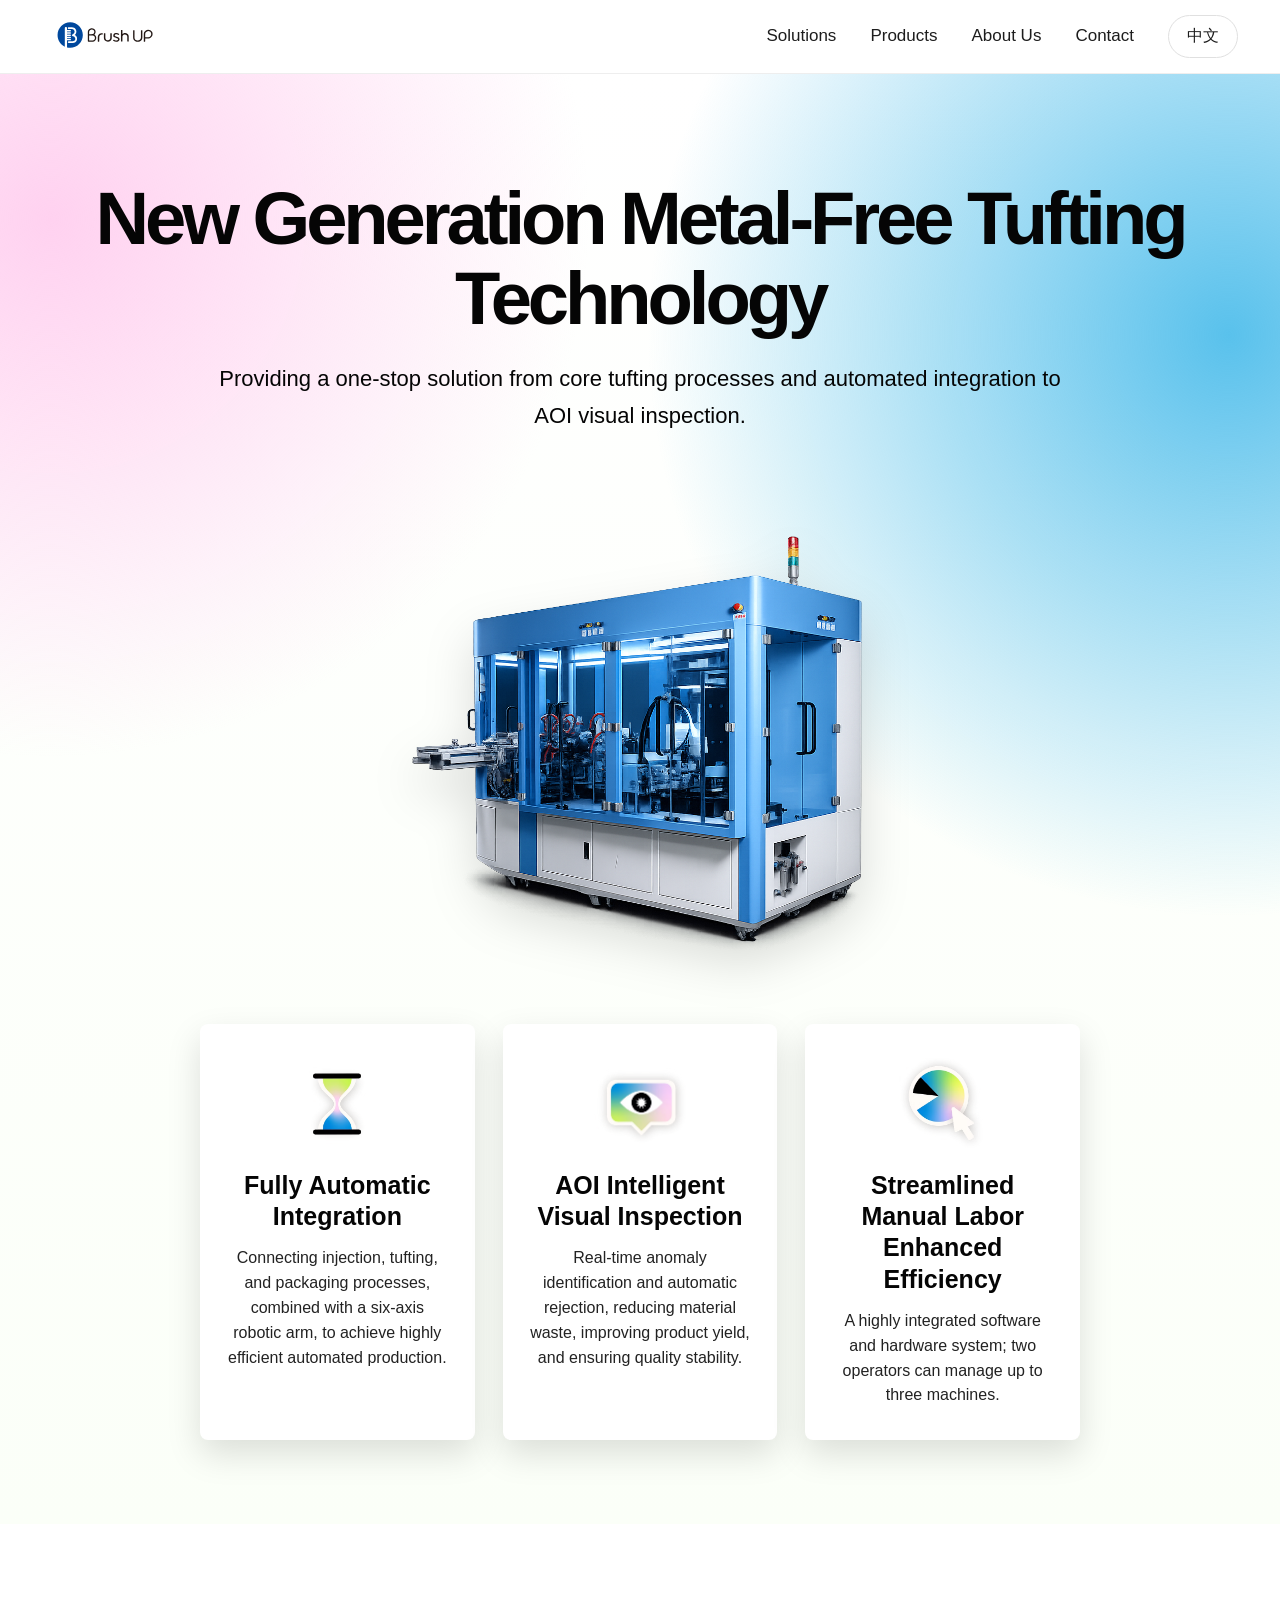
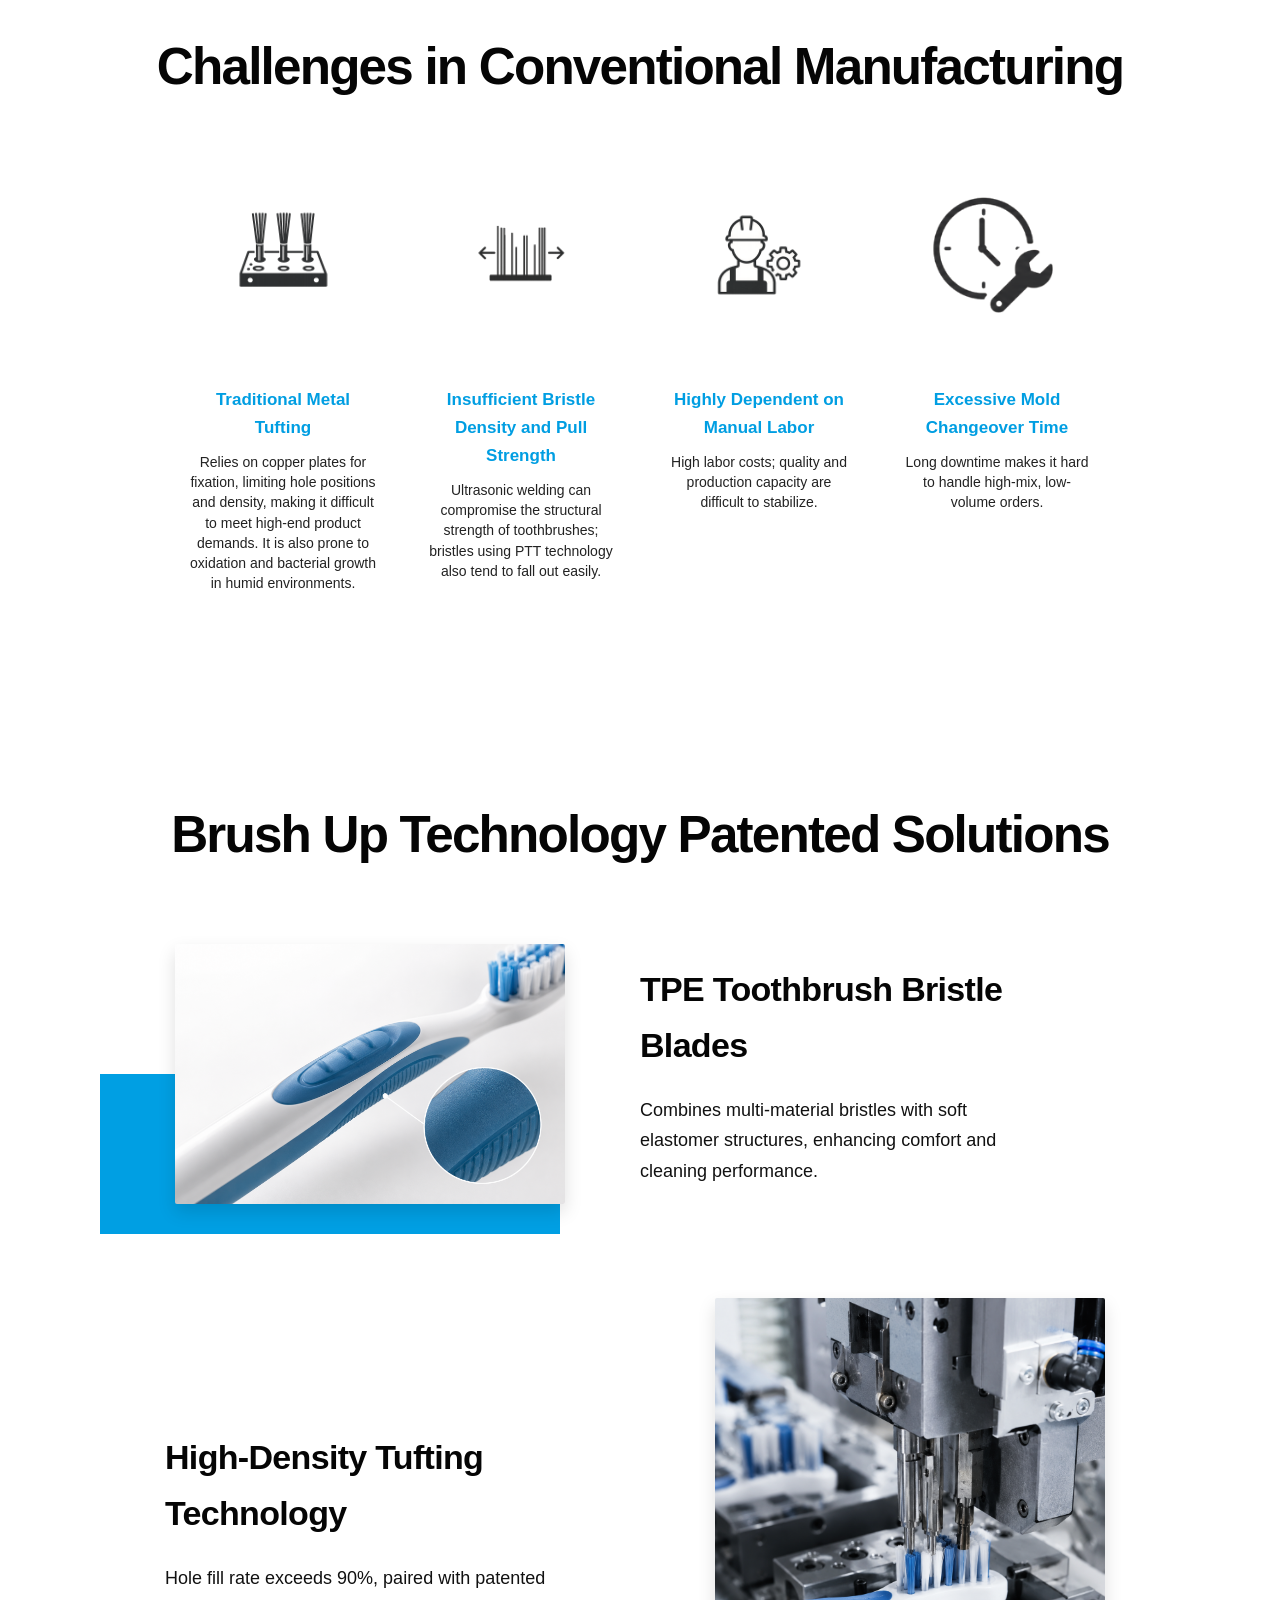
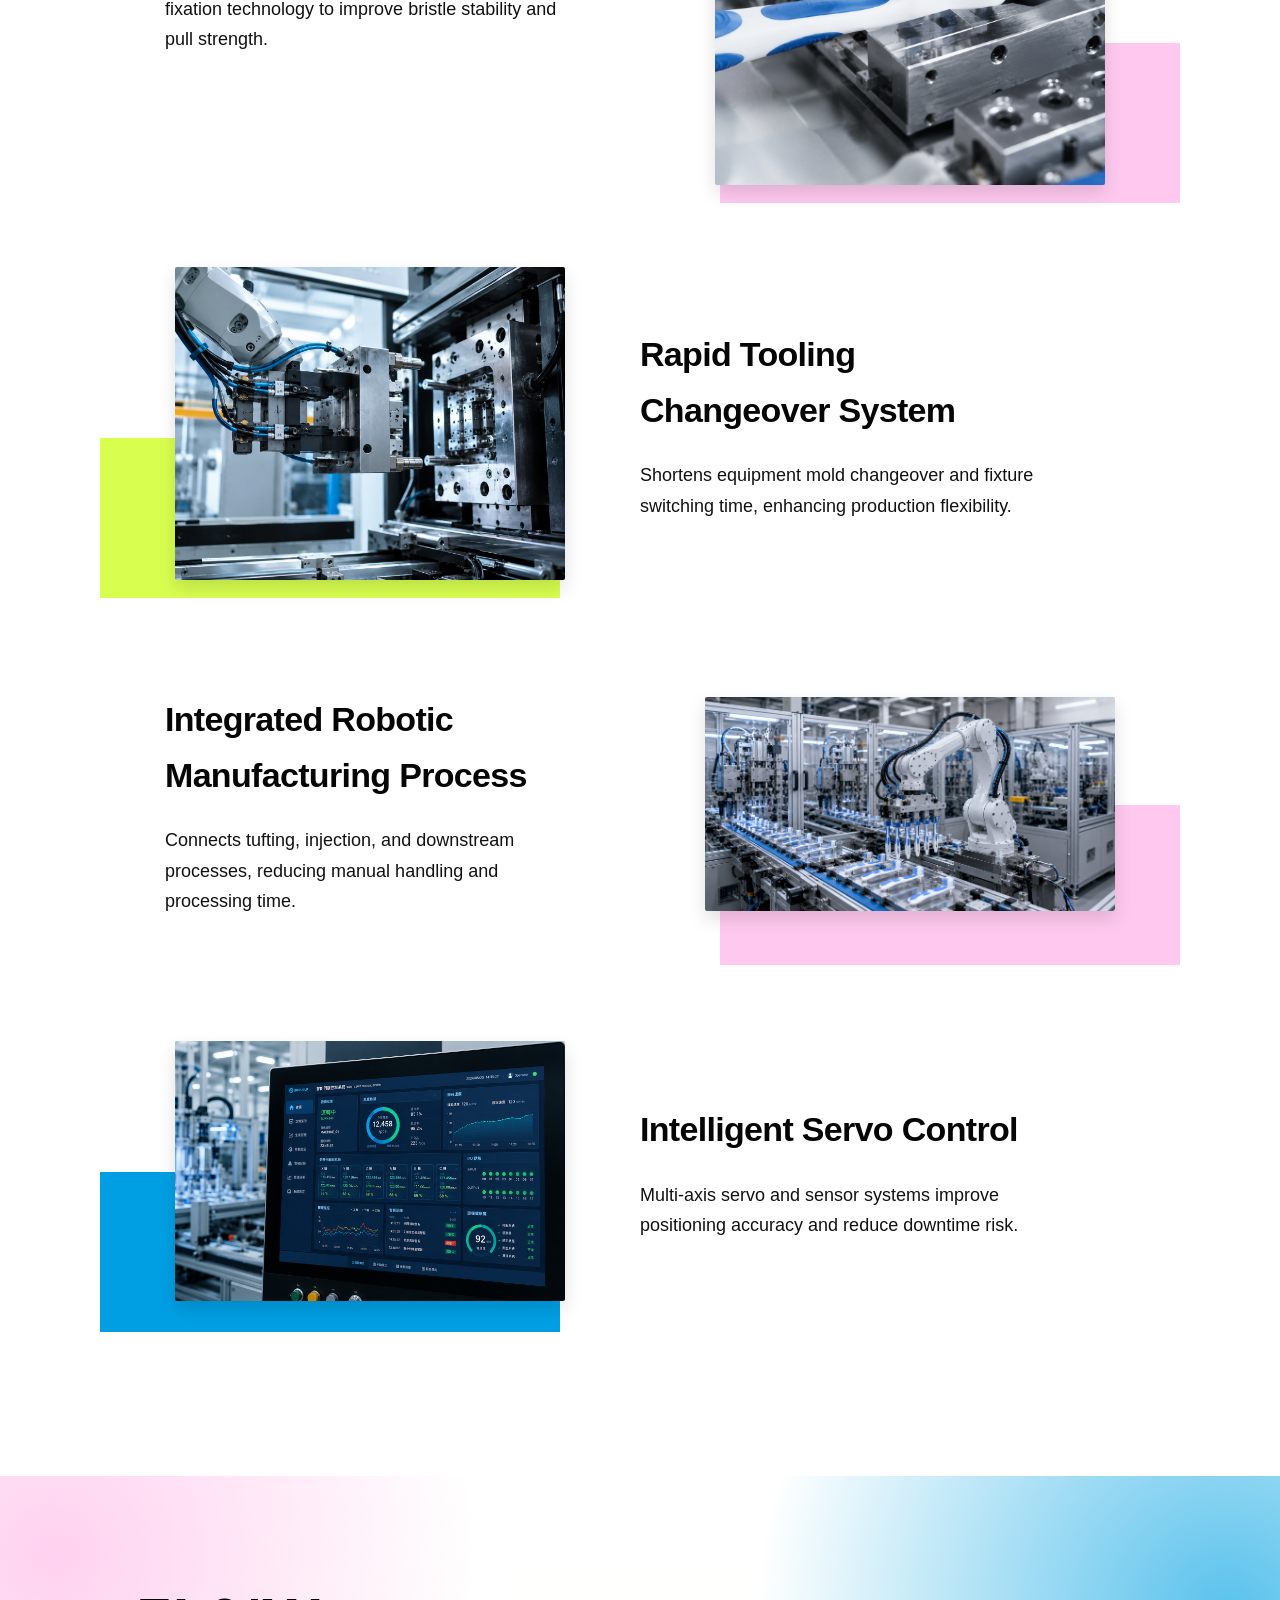
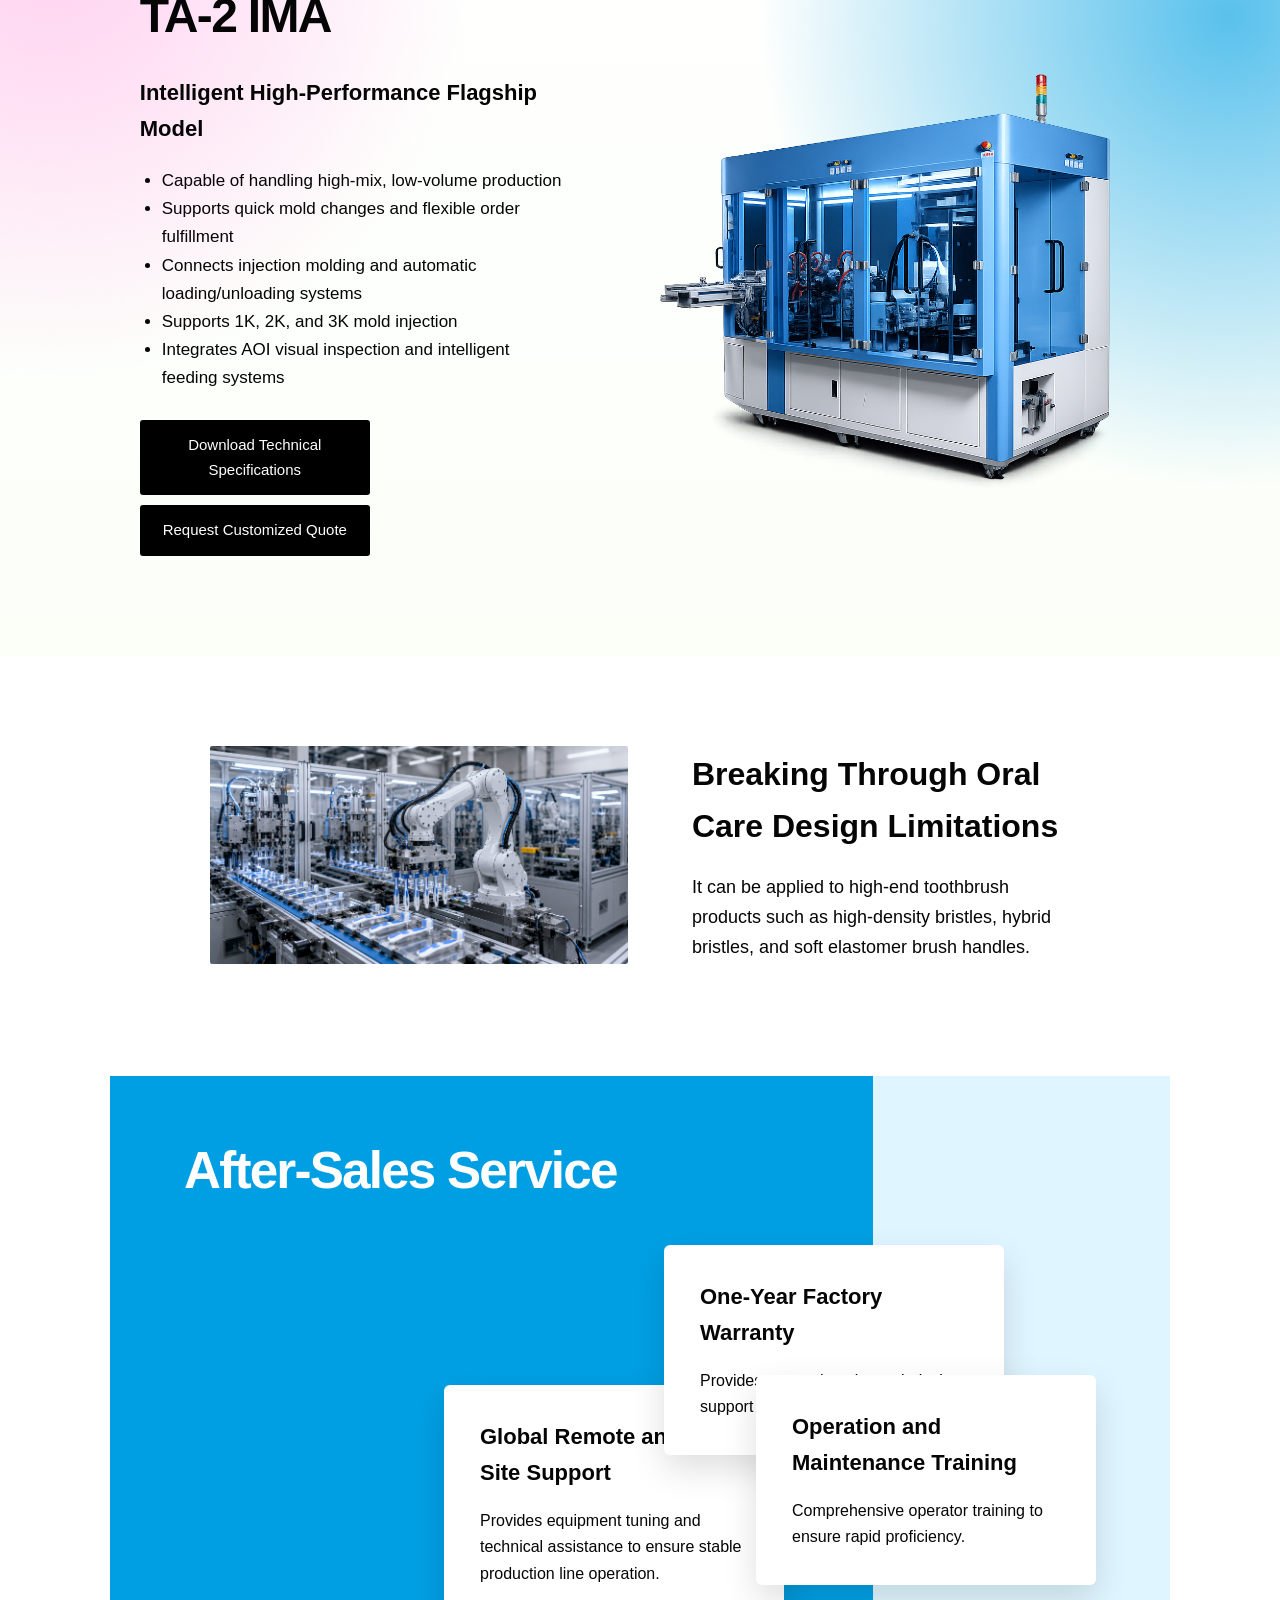
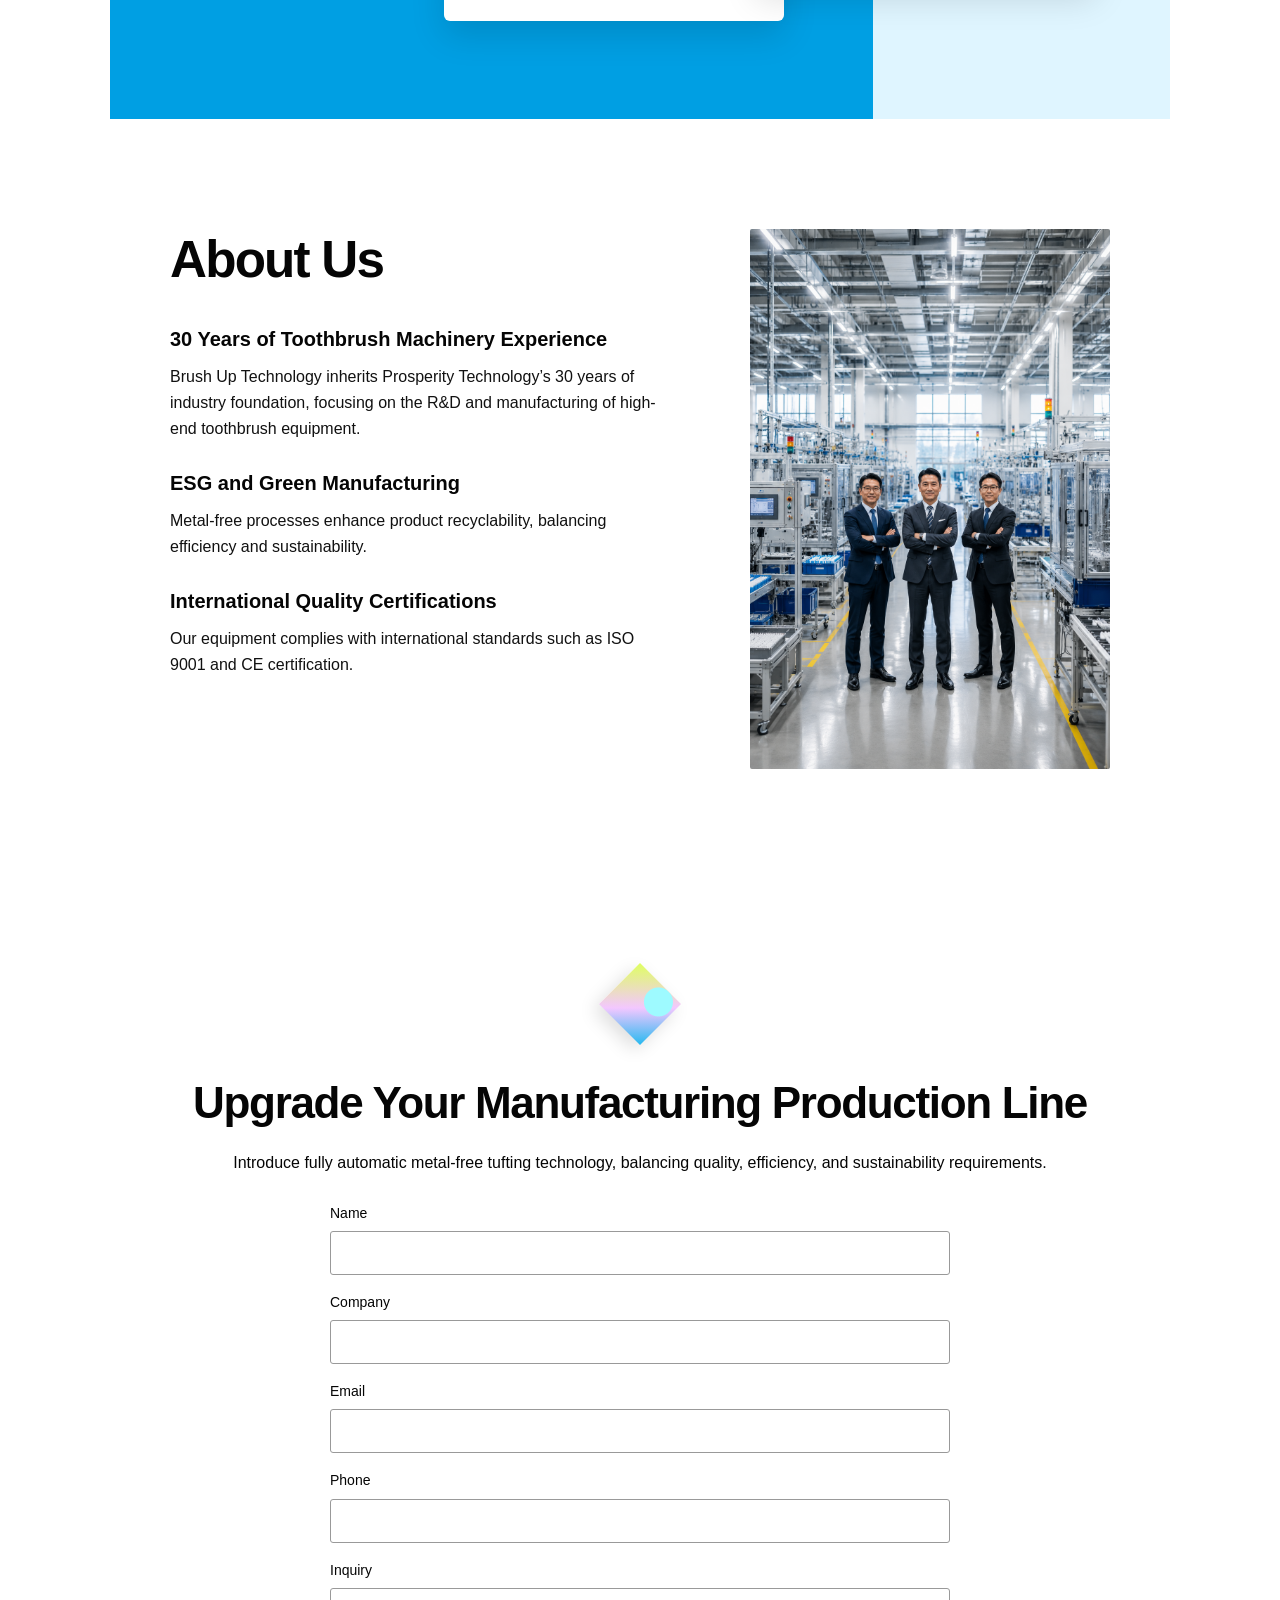
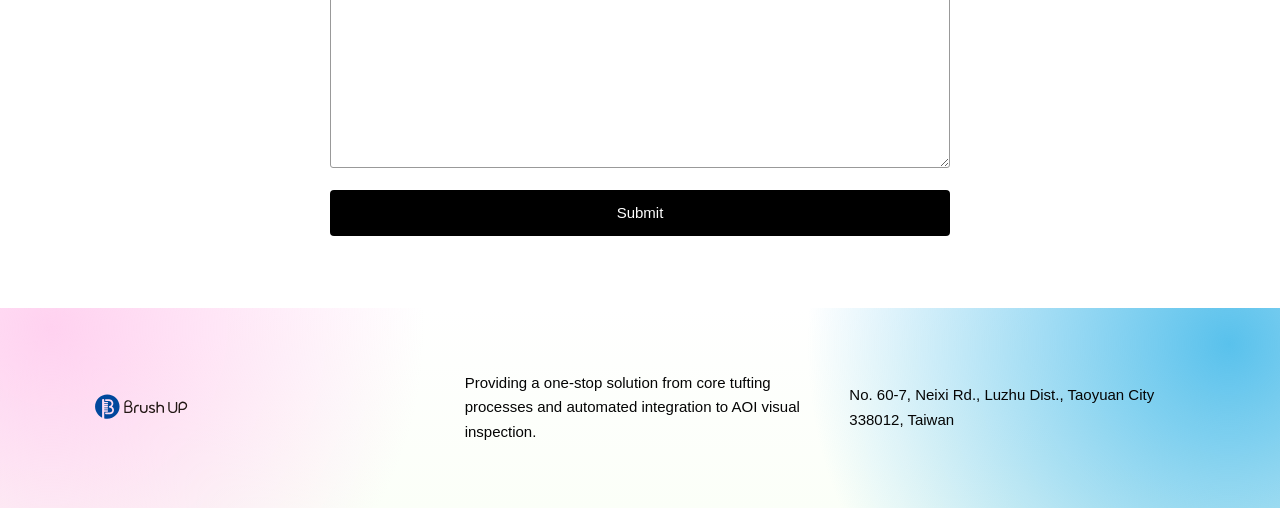
==== en.html @ 227bf6d9 "英文版網頁" ====
<!doctype html>
<html lang="en">
<head>
  <meta charset="utf-8">
  <meta name="viewport" content="width=device-width, initial-scale=1">

  <link rel="icon" type="image/x-icon" href="/favicon.ico?v=999">
  <link rel="shortcut icon" type="image/x-icon" href="/favicon.ico?v=999">
  <link rel="apple-touch-icon" href="/favicon.png">

  <title>BrushUP | New Generation Metal-Free Tufting Technology</title>
  <meta name="description" content="Providing a one-stop solution from core tufting processes and automated integration to AOI visual inspection.">
  <link rel="alternate" hreflang="zh-Hant" href="index.html">
  <link rel="stylesheet" href="style.css">
</head>
<body>
  <header class="topbar">
    <a class="logo" href="#top"><img src="assets/logo.svg" alt="BrushUP"></a>
    <nav class="nav" aria-label="main navigation">
      <a href="#solution">Solutions</a>
      <a href="#product">Products</a>
      <a href="#about">About Us</a>
      <a href="#contact">Contact</a>
      <a href="index.html" class="lang">中文</a>
    </nav>
  </header>

  <main id="top">
    <section class="hero soft-gradient">
      <div class="hero-text">
        <h1>New Generation Metal-Free Tufting Technology</h1>
        <p>Providing a one-stop solution from core tufting processes and automated integration to AOI visual inspection.</p>
      </div>
      <img class="hero-machine" src="assets/hero-machine.png" alt="BrushUP metal-free tufting equipment">
      <div class="hero-cards">
        <article>
          <img src="assets/icon-automation.avif" alt="Fully Automatic Integration">
          <h3>Fully Automatic Integration</h3>
          <p>Connecting injection, tufting, and packaging processes, combined with a six-axis robotic arm, to achieve highly efficient automated production.</p>
        </article>
        <article>
          <img src="assets/icon-aoi.avif" alt="AOI Intelligent Visual Inspection">
          <h3>AOI Intelligent Visual Inspection</h3>
          <p>Real-time anomaly identification and automatic rejection, reducing material waste, improving product yield, and ensuring quality stability.</p>
        </article>
        <article>
          <img src="assets/icon-manpower.avif" alt="Streamlined Manual Labor, Enhanced Efficiency">
          <h3>Streamlined Manual Labor<br>Enhanced Efficiency</h3>
          <p>A highly integrated software and hardware system; two operators can manage up to three machines.</p>
        </article>
      </div>
    </section>

    <section class="section challenges" id="challenges">
      <h2>Challenges in Conventional Manufacturing</h2>
      <div class="challenge-grid">
        <article><img src="assets/challenge-1.png" alt="Traditional Metal Tufting"><h3>Traditional Metal Tufting</h3><p>Relies on copper plates for fixation, limiting hole positions and density, making it difficult to meet high-end product demands. It is also prone to oxidation and bacterial growth in humid environments.</p></article>
        <article><img src="assets/challenge-2.png" alt="Insufficient Bristle Density and Pull Strength"><h3>Insufficient Bristle Density and Pull Strength</h3><p>Ultrasonic welding can compromise the structural strength of toothbrushes; bristles using PTT technology also tend to fall out easily.</p></article>
        <article><img src="assets/challenge-3.png" alt="Highly Dependent on Manual Labor"><h3>Highly Dependent on Manual Labor</h3><p>High labor costs; quality and production capacity are difficult to stabilize.</p></article>
        <article><img src="assets/challenge-4.png" alt="Excessive Mold Changeover Time"><h3>Excessive Mold Changeover Time</h3><p>Long downtime makes it hard to handle high-mix, low-volume orders.</p></article>
      </div>
    </section>

    <section class="section solution" id="solution">
      <h2>Brush Up Technology Patented Solutions</h2>
      <div class="solution-list">
        <article class="solution-item left blue-block">
          <div class="image-wrap"><img src="assets/solution-1.png" alt="TPE Toothbrush Bristle Blades"></div>
          <div class="copy"><h3>TPE Toothbrush Bristle Blades</h3><p>Combines multi-material bristles with soft elastomer structures, enhancing comfort and cleaning performance.</p></div>
        </article>
        <article class="solution-item right pink-block">
          <div class="image-wrap"><img src="assets/solution-2.png" alt="High-Density Tufting Technology"></div>
          <div class="copy"><h3>High-Density Tufting Technology</h3><p>Hole fill rate exceeds 90%, paired with patented fixation technology to improve bristle stability and pull strength.</p></div>
        </article>
        <article class="solution-item left green-block">
          <div class="image-wrap"><img src="assets/solution-3.png" alt="Rapid Tooling Changeover System"></div>
          <div class="copy"><h3>Rapid Tooling Changeover System</h3><p>Shortens equipment mold changeover and fixture switching time, enhancing production flexibility.</p></div>
        </article>
        <article class="solution-item right pink-block small-img">
          <div class="image-wrap"><img src="assets/solution-4.png" alt="Integrated Robotic Manufacturing Process"></div>
          <div class="copy"><h3>Integrated Robotic Manufacturing Process</h3><p>Connects tufting, injection, and downstream processes, reducing manual handling and processing time.</p></div>
        </article>
        <article class="solution-item left blue-block">
          <div class="image-wrap"><img src="assets/solution-5.png" alt="Intelligent Servo Control"></div>
          <div class="copy"><h3>Intelligent Servo Control</h3><p>Multi-axis servo and sensor systems improve positioning accuracy and reduce downtime risk.</p></div>
        </article>
      </div>
    </section>

    <section class="product soft-gradient" id="product">
      <div class="product-copy">
        <h2>TA-2 IMA</h2>
        <h3>Intelligent High-Performance Flagship Model</h3>
        <ul>
          <li>Capable of handling high-mix, low-volume production</li>
          <li>Supports quick mold changes and flexible order fulfillment</li>
          <li>Connects injection molding and automatic loading/unloading systems</li>
          <li>Supports 1K, 2K, and 3K mold injection</li>
          <li>Integrates AOI visual inspection and intelligent feeding systems</li>
        </ul>
        <div class="buttons"><a href="#" class="btn">Download Technical Specifications</a><a href="#contact" class="btn">Request Customized Quote</a></div>
      </div>
      <img src="assets/product-machine.png" alt="TA-2 IMA Intelligent High-Performance Flagship Model">
    </section>

    <section class="section application">
      <div class="application-grid">
        <img src="assets/solution-4.png" alt="Breaking Through Oral Care Design Limitations">
        <div><h3>Breaking Through Oral Care Design Limitations</h3><p>It can be applied to high-end toothbrush products such as high-density bristles, hybrid bristles, and soft elastomer brush handles.</p></div>
      </div>
    </section>

    <section class="service-band">
      <h2>After-Sales Service</h2>
      <div class="service-cards">
        <article><h3>Global Remote and On-Site Support</h3><p>Provides equipment tuning and technical assistance to ensure stable production line operation.</p></article>
        <article><h3>One-Year Factory Warranty</h3><p>Provides comprehensive technical support and equipment warranty.</p></article>
        <article><h3>Operation and Maintenance Training</h3><p>Comprehensive operator training to ensure rapid proficiency.</p></article>
      </div>
    </section>

    <section class="section about" id="about">
      <div class="about-copy">
        <h2>About Us</h2>
        <h3>30 Years of Toothbrush Machinery Experience</h3>
        <p>Brush Up Technology inherits Prosperity Technology’s 30 years of industry foundation, focusing on the R&amp;D and manufacturing of high-end toothbrush equipment.</p>
        <h3>ESG and Green Manufacturing</h3>
        <p>Metal-free processes enhance product recyclability, balancing efficiency and sustainability.</p>
        <h3>International Quality Certifications</h3>
        <p>Our equipment complies with international standards such as ISO 9001 and CE certification.</p></div>
      <img src="assets/factory-team.png" alt="BrushUP factory team">
    </section>

    <section class="contact" id="contact">
      <div class="diamond"></div>
      <h2>Upgrade Your Manufacturing Production Line</h2>
      <p>Introduce fully automatic metal-free tufting technology, balancing quality, efficiency, and sustainability requirements.</p>
<form action="https://formspree.io/f/xdarogey" method="POST">

  <label>
    Name
    <input type="text" name="name" required>
  </label>

  <label>
    Company
    <input type="text" name="company">
  </label>

  <label>
    Email
    <input type="email" name="email" required>
  </label>

  <label>
    Phone
    <input type="tel" name="phone">
  </label>

  <label>
    Inquiry
    <textarea name="message" rows="5" required></textarea>
  </label>

  <input
    type="hidden"
    name="_subject"
    value="Brush Up Technology Website Inquiry"
  >

  <button type="submit">Submit</button>

</form>
    </section>
  </main>

  <footer class="footer soft-gradient">
    <img src="assets/logo.svg" alt="BrushUP">
    <p>Providing a one-stop solution from core tufting processes and automated integration to AOI visual inspection.</p>
    <address>No. 60-7, Neixi Rd., Luzhu Dist., Taoyuan City 338012, Taiwan</address>
  </footer>
</body>
</html>
---- style.css ----
:root{
  --blue:#009fe3;
  --pink:#ffd2f2;
  --green:#d9ff52;
  --pale-blue:#dff5ff;
  --ink:#050505;
  --muted:#333;
  --shadow:0 14px 34px rgba(0,0,0,.13);
}

*{box-sizing:border-box}
html{scroll-behavior:smooth}
body{
  margin:0;
  font-family:Arial,"Noto Sans TC","Microsoft JhengHei",sans-serif;
  color:var(--ink);
  background:#fff;
  font-size:18px;
  line-height:1.65;
}
img{max-width:100%;display:block}
a{color:inherit;text-decoration:none}

.topbar{
  height:74px;
  display:flex;
  align-items:center;
  justify-content:space-between;
  padding:0 42px;
  background:#fff;
  position:sticky;
  top:0;
  z-index:10;
  border-bottom:1px solid #eee;
}

.topbar{
  transition: transform .3s ease;
}

.topbar.hide{
  transform: translateY(-100%);
}

.logo img{
  width:128px;
  height:auto;
}
.nav{
  display:flex;
  gap:34px;
  align-items:center;
  font-size:17px;
}
.nav a{opacity:.9}
.nav .lang{
  font-size:16px;
  border:1px solid #ddd;
  border-radius:999px;
  padding:7px 18px;
}

.soft-gradient{
  background:
    radial-gradient(circle at 4% 10%,rgba(255,207,239,.95),transparent 30%),
    radial-gradient(circle at 96% 18%,rgba(80,190,235,.95),transparent 34%),
    linear-gradient(180deg,#fff 0%,#fbfff8 100%);
}

.hero{
  min-height:840px;
  text-align:center;
  padding:105px 20px 84px;
  overflow:hidden;
}
.hero-text h1{
  font-size:clamp(58px,5.8vw,92px);
  line-height:1.08;
  margin:0 0 22px;
  font-weight:900;
  letter-spacing:-.055em;
}
.hero-text p{
  font-size:22px;
  margin:0 auto 34px;
  max-width:860px;
}
.hero-machine{
  width:min(520px,82vw);
  margin:0 auto 36px;
  filter:drop-shadow(0 22px 24px rgba(0,0,0,.14));
}
.hero-cards{
  width:min(880px,calc(100% - 30px));
  margin:0 auto;
  display:grid;
  grid-template-columns:repeat(3,1fr);
  gap:28px;
}
.hero-cards article{
  background:#fff;
  border-radius:8px;
  box-shadow:var(--shadow);
  padding:34px 26px 32px;
  min-height:250px;
}
.hero-cards img{
  height:92px;
  width:92px;
  margin:0 auto 20px;
  object-fit:contain;
}
.hero-cards h3{
  font-size:25px;
  line-height:1.25;
  margin:0 0 14px;
  font-weight:900;
}
.hero-cards p{
  font-size:16px;
  margin:0;
  color:#222;
  line-height:1.55;
}

.section{padding:112px 20px}
.section h2,
.service-band h2{
  font-size:clamp(42px,4vw,58px);
  line-height:1.2;
  text-align:center;
  margin:0 0 78px;
  font-weight:900;
  letter-spacing:-.035em;
}

.challenge-grid{
  width:min(900px,100%);
  margin:0 auto;
  display:grid;
  grid-template-columns:repeat(4,1fr);
  gap:52px;
}
.challenge-grid article{text-align:center}
.challenge-grid img{
  height:160px;
  object-fit:contain;
  margin:0 auto 50px;
}
.challenge-grid h3{
  font-size:17px;
  color:#009ee2;
  margin:0 0 10px;
  font-weight:900;
}
.challenge-grid p{
  font-size:14px;
  line-height:1.45;
  margin:0;
  color:#222;
}

.solution{padding-top:98px}
.solution h2{margin-bottom:66px}
.solution-list{
  width:min(1080px,100%);
  margin:0 auto;
  display:grid;
  gap:82px;
}
.solution-item{
  position:relative;
  display:grid;
  grid-template-columns:1fr 1fr;
  align-items:center;
  min-height:285px;
}
.solution-item::before{
  content:"";
  position:absolute;
  z-index:0;
  width:460px;
  height:160px;
}
.solution-item.blue-block::before{background:#009fe3}
.solution-item.pink-block::before{background:#ffc9ef}
.solution-item.green-block::before{background:#d8ff4f}
.solution-item.left::before{left:0;bottom:-18px}
.solution-item.right::before{right:0;bottom:-18px}
.solution-item .image-wrap{
  position:relative;
  z-index:1;
  width:390px;
  justify-self:center;
}
.solution-item .image-wrap img{
  border-radius:2px;
  box-shadow:0 8px 18px rgba(0,0,0,.13);
}
.solution-item .copy{
  position:relative;
  z-index:2;
  width:410px;
}
.solution-item.right .image-wrap{grid-column:2}
.solution-item.right .copy{
  grid-column:1;
  grid-row:1;
  justify-self:center;
}
.solution-item h3{
  font-size:34px;
  margin:0 0 22px;
  font-weight:900;
  letter-spacing:-.02em;
}
.solution-item p{
  font-size:18px;
  line-height:1.7;
  margin:0;
  color:#111;
}
.solution-item.small-img .image-wrap{width:410px}

.product{
  margin-top:50px;
  padding:100px 20px;
  display:grid;
  grid-template-columns:1fr 1.15fr;
  align-items:center;
  gap:58px;
}
.product-copy{
  justify-self:end;
  width:430px;
}
.product h2{
  font-size:48px;
  margin:0 0 20px;
  letter-spacing:-.035em;
}
.product h3{
  font-size:22px;
  margin:0 0 20px;
}
.product ul{
  font-size:17px;
  margin:0 0 28px;
  padding-left:22px;
}
.product img{width:520px}
.buttons{
  display:grid;
  width:230px;
  gap:10px;
}
.btn{
  background:#000;
  color:#fff;
  text-align:center;
  border-radius:3px;
  font-size:15px;
  padding:13px 18px;
}

.application{padding-top:90px}
.application-grid{
  width:min(860px,100%);
  margin:0 auto;
  display:grid;
  grid-template-columns:1.05fr .95fr;
  gap:64px;
  align-items:center;
}
.application img{border-radius:2px}
.application h3{
  font-size:32px;
  margin:0 0 20px;
  font-weight:900;
}
.application p{
  font-size:18px;
  margin:0;
}

.service-band{
  width:min(1060px,calc(100% - 40px));
  margin:0 auto 110px;
  background:linear-gradient(90deg,#009fe3 0 72%,#dff5ff 72%);
  padding:64px 74px 74px;
  position:relative;
}
.service-band h2{
  color:#fff;
  text-align:left;
  margin:0 0 24px;
}
.service-cards{
  position:relative;
  min-height:420px;
}
.service-cards article{
  position:absolute;
  width:340px;
  background:#fff;
  border-radius:6px;
  box-shadow:var(--shadow);
  padding:34px 36px;
  min-height:170px;
}
.service-cards h3{
  font-size:22px;
  margin:0 0 16px;
  font-weight:900;
}
.service-cards p{
  font-size:16px;
  line-height:1.65;
  margin:0;
}
.service-cards article:nth-child(1){
  top:160px;
  left:260px;
}
.service-cards article:nth-child(2){
  top:20px;
  left:480px;
}
.service-cards article:nth-child(3){
  top:150px;
  right:0;
}

.about{
  width:min(980px,calc(100% - 40px));
  display:grid;
  grid-template-columns:1fr 360px;
  gap:90px;
  align-items:start;
  margin:0 auto;
  padding-top:0;
}
.about h2{
  text-align:left;
  margin:0 0 32px;
}
.about h3{
  font-size:20px;
  margin:24px 0 8px;
}
.about p{
  font-size:16px;
  margin:0;
  color:#111;
}
.about img{border-radius:2px}
.certs{
  display:flex;
  gap:38px;
  align-items:center;
  margin-top:46px;
}
.certs span{
  border:2px solid #3157b7;
  color:#3157b7;
  border-radius:50%;
  width:86px;
  height:86px;
  display:grid;
  place-items:center;
  text-align:center;
  font-weight:900;
  line-height:1;
}
.certs strong{
  font-size:52px;
  letter-spacing:.08em;
}

.contact{
  text-align:center;
  padding:94px 20px 72px;
}
.diamond{
  width:58px;
  height:58px;
  background:
    radial-gradient(circle at 70% 25%,#9efaff 0 14px,transparent 15px),
    linear-gradient(135deg,#dfff60,#f3c7ff 55%,#25b9f0);
  transform:rotate(45deg);
  margin:0 auto 34px;
  box-shadow:0 8px 18px rgba(0,0,0,.13);
}
.contact h2{
  font-size:44px;
  margin:0 0 10px;
  letter-spacing:-.03em;
}
.contact p{
  font-size:16px;
  margin:0 0 26px;
}
.contact form{
  width:min(620px,100%);
  margin:0 auto;
  text-align:left;
}
.contact label{
  display:block;
  font-size:14px;
  margin:0 0 16px;
}
.contact input,
.contact textarea{
  display:block;
  width:100%;
  border:1px solid #999;
  border-radius:3px;
  margin-top:6px;
  padding:10px 12px;
  font-size:16px;
  font-family:inherit;
  box-sizing:border-box;
}
.contact input{
  height:44px;
}
.contact textarea{
  min-height:180px;
  resize:vertical;
  line-height:1.6;
}
.contact button{
  width:100%;
  height:46px;
  background:#000;
  color:#fff;
  border:0;
  border-radius:4px;
  margin-top:6px;
  font-size:15px;
  cursor:pointer;
}
.contact button:hover{
  opacity:.86;
}

.footer{
  min-height:170px;
  display:grid;
  grid-template-columns:1fr 1fr 1fr;
  align-items:center;
  gap:34px;
  padding:48px 80px;
  font-size:15px;
}
.footer img{width:124px}
.footer address{
  font-style:normal;
  line-height:1.65;
}

@media(max-width:760px){
  body{font-size:16px}

  .topbar{
    height:64px;
    padding:0 18px;
    justify-content:space-between;
  }

  .logo img{width:112px}

  /* 手機版只保留 Logo + English */
  .nav{
    display:block;
    font-size:16px;
  }

  .nav a:not(.lang){
    display:none;
  }

  .nav .lang{
    display:inline-block;
    font-size:16px;
    padding:8px 18px;
  }

  .hero{
    padding-top:62px;
    min-height:auto;
  }

  .hero-text h1{
    font-size:44px;
    line-height:1.08;
    font-weight:900;
    letter-spacing:-.045em;
  }
  .hero-text p{font-size:16px}

  .hero-cards,
  .challenge-grid{
    grid-template-columns:1fr;
  }

  .hero-cards article{min-height:auto}
  .challenge-grid{gap:32px}

  .solution-item,
  .product,
  .application-grid,
  .about,
  .footer{
    grid-template-columns:1fr;
  }

  /* 修正手機版 Solutions 圖片與文字超出版面 */
  .solution-list{
    width:100%;
    gap:72px;
    overflow:hidden;
  }

  .solution-item{
    gap:22px;
    min-height:auto;
    overflow:visible;
    width:100%;
    display:flex;
    flex-direction:column;
  }

  .solution-item::before{
    width:82%;
    height:112px;
    left:50%!important;
    right:auto!important;
    top:145px!important;
    bottom:auto!important;
    transform:translateX(-50%);
    z-index:0;
  }

  .solution-item .image-wrap{
    order:1;
    position:relative;
    z-index:1;
  }

  .solution-item .copy{
    order:2;
    position:relative;
    z-index:2;
    background:#fff;
    padding-top:8px;
  }

  .solution-item.right .image-wrap,
  .solution-item.right .copy{
    grid-column:auto;
    grid-row:auto;
  }


  .solution-item .image-wrap,
  .solution-item .copy,
  .product-copy{
    width:100%;
    max-width:calc(100vw - 48px);
    justify-self:center;
    overflow:hidden;
  }

  .solution-item .image-wrap img{
    width:100%;
    height:auto;
  }

  .solution-item h3{font-size:28px}
  .solution-item p{font-size:16px}

  .product img{
    width:min(440px,100%);
    margin:auto;
    order:1;
  }

  .product-copy{
    justify-self:center;
    order:2;
  }

  .service-band{
    width:calc(100% - 40px);
    padding:46px 28px;
    background:#009fe3;
    margin-bottom:82px;
  }

  .service-cards{
    position:static;
    min-height:auto;
    display:grid;
    grid-template-columns:1fr;
    gap:24px;
  }

  .service-cards article{
    position:static;
    width:auto;
    transform:none!important;
  }

  .about{gap:34px}

  .about img{
    width:280px;
    margin:auto;
  }

  .footer{
    text-align:center;
    padding:38px 20px;
  }

  .footer img{margin:auto}
}
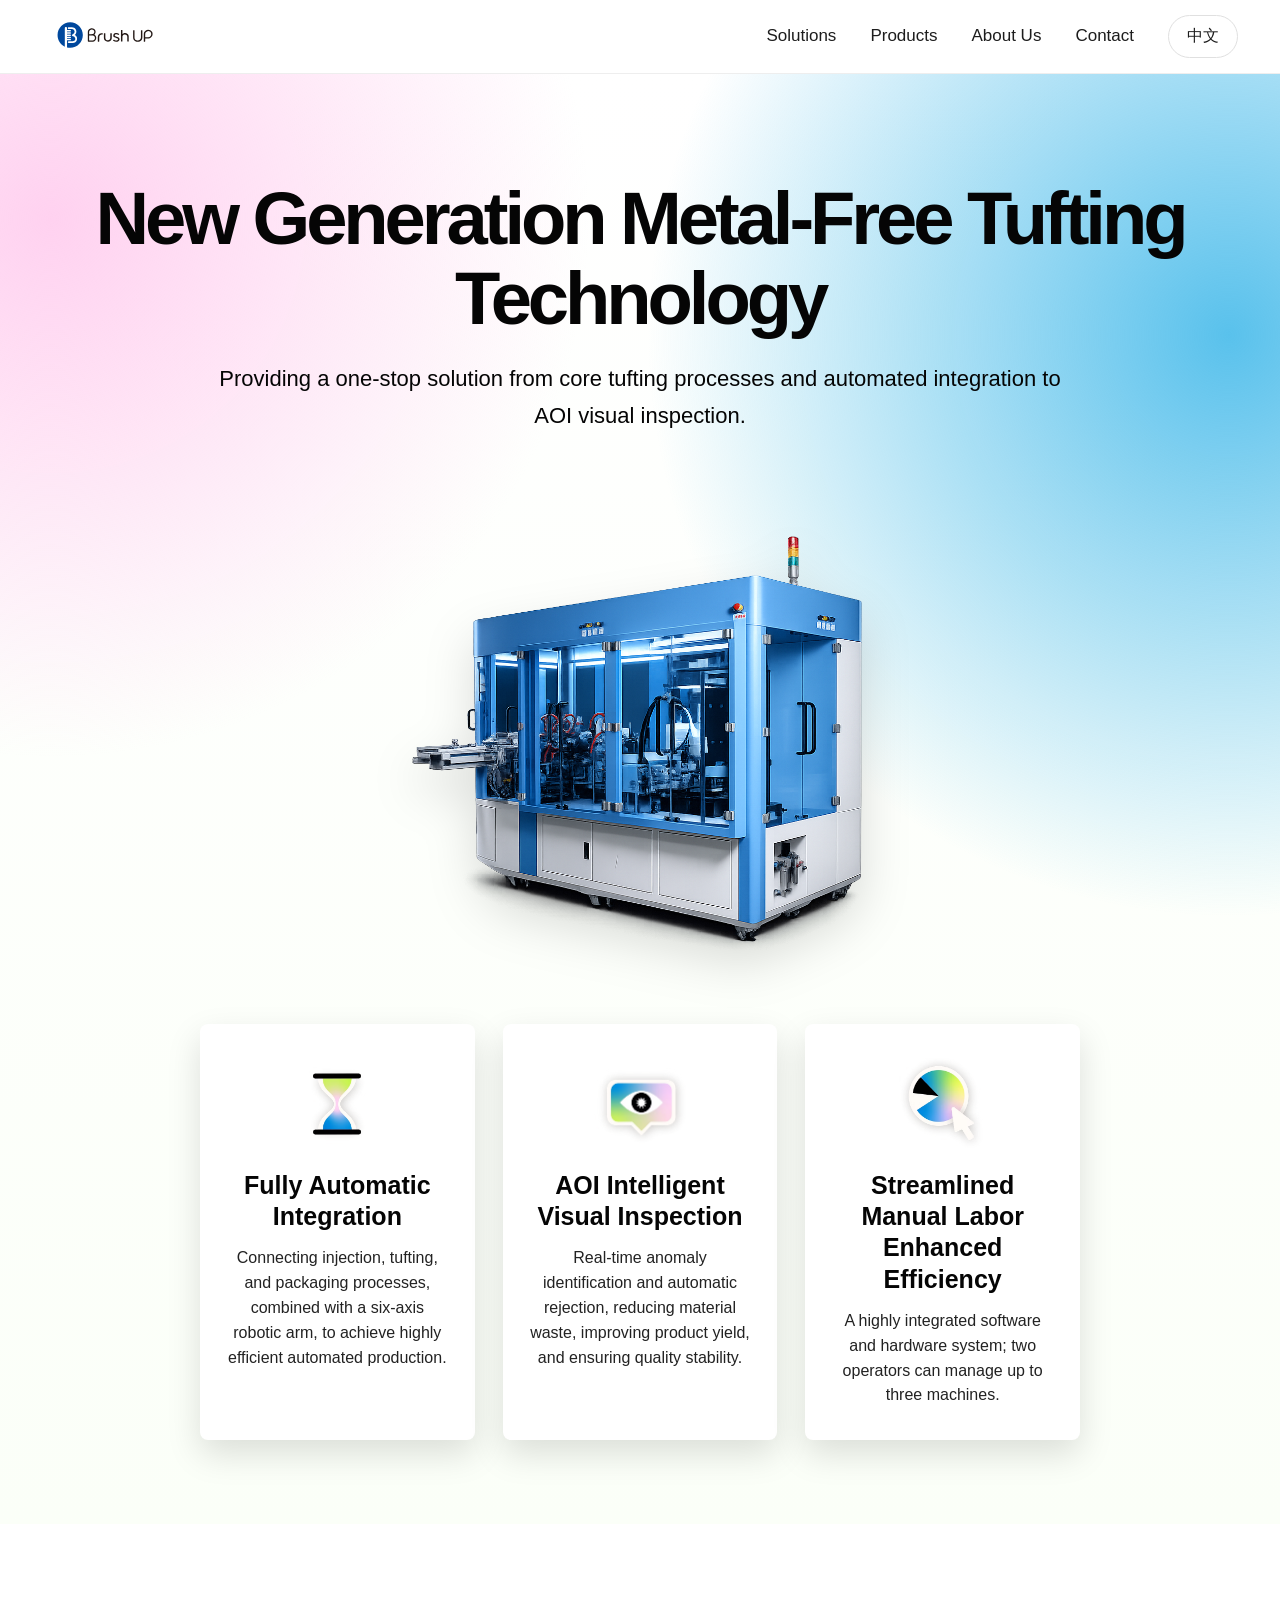
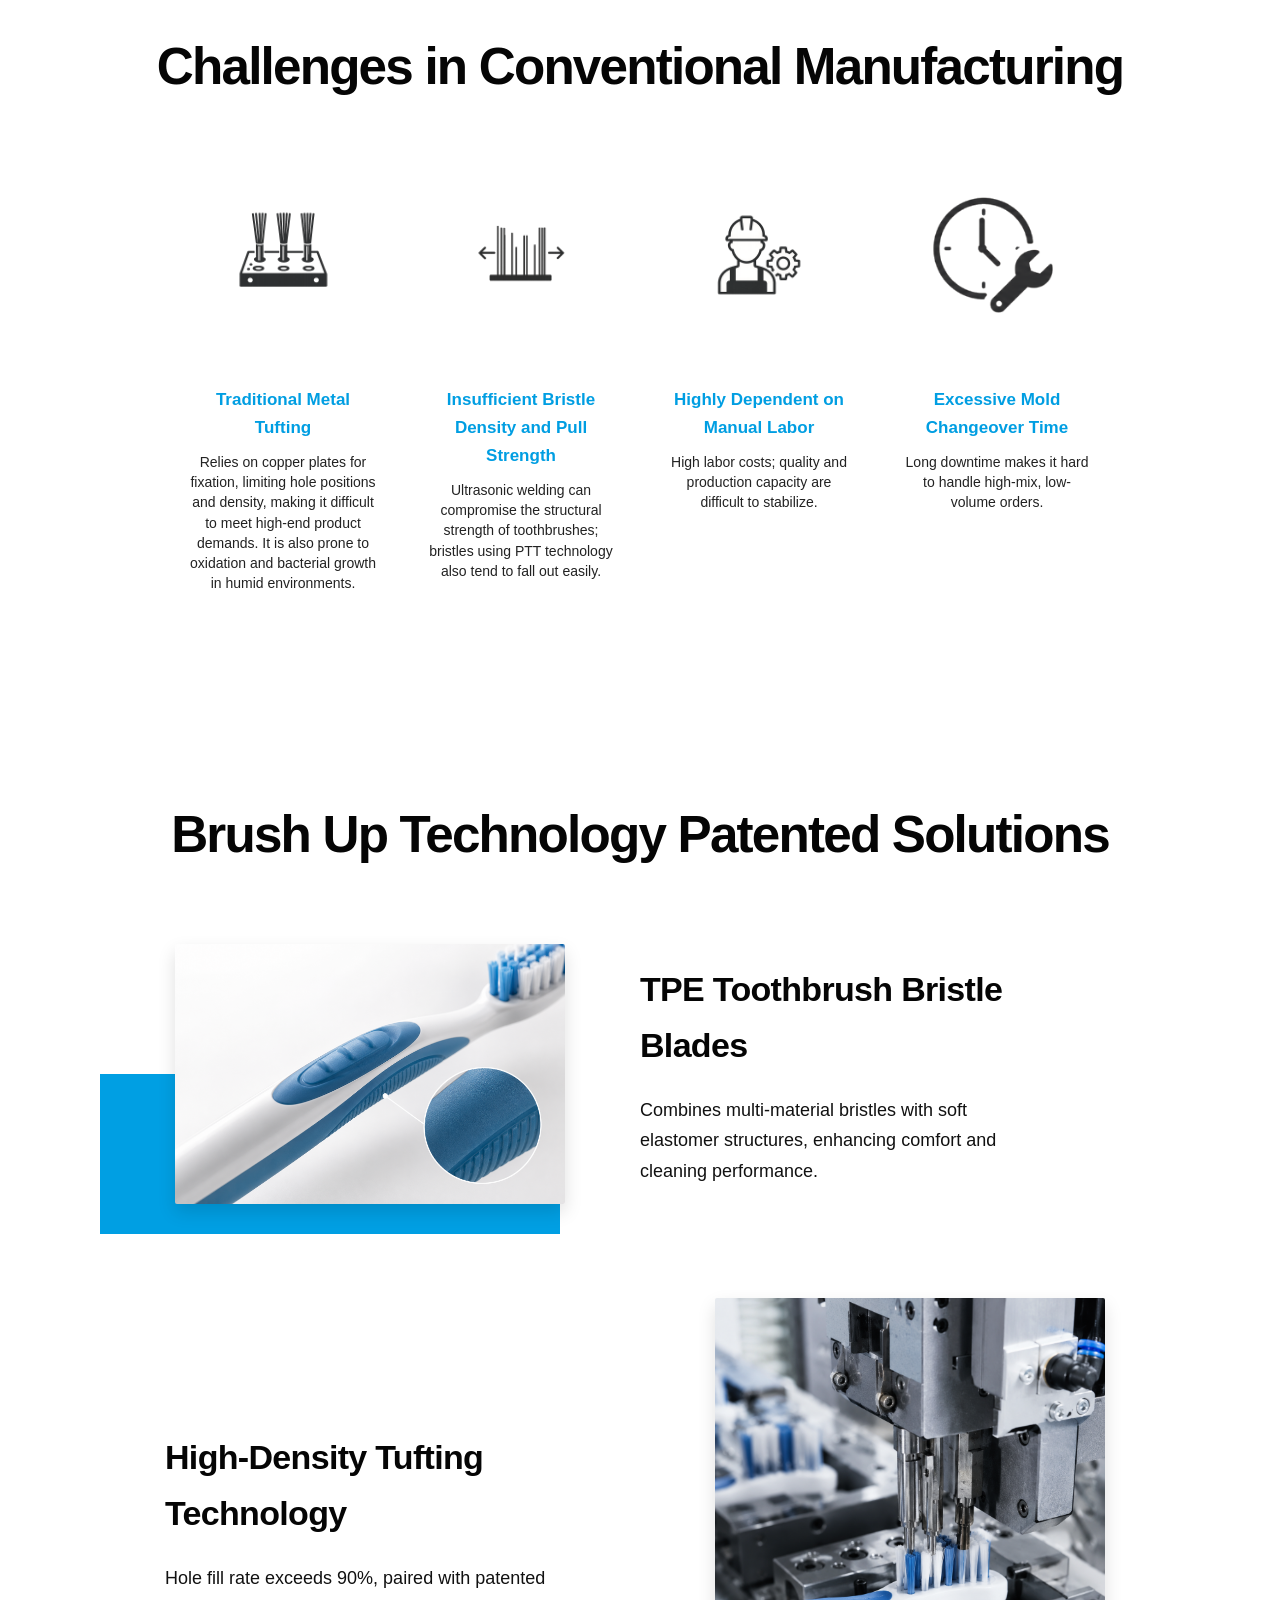
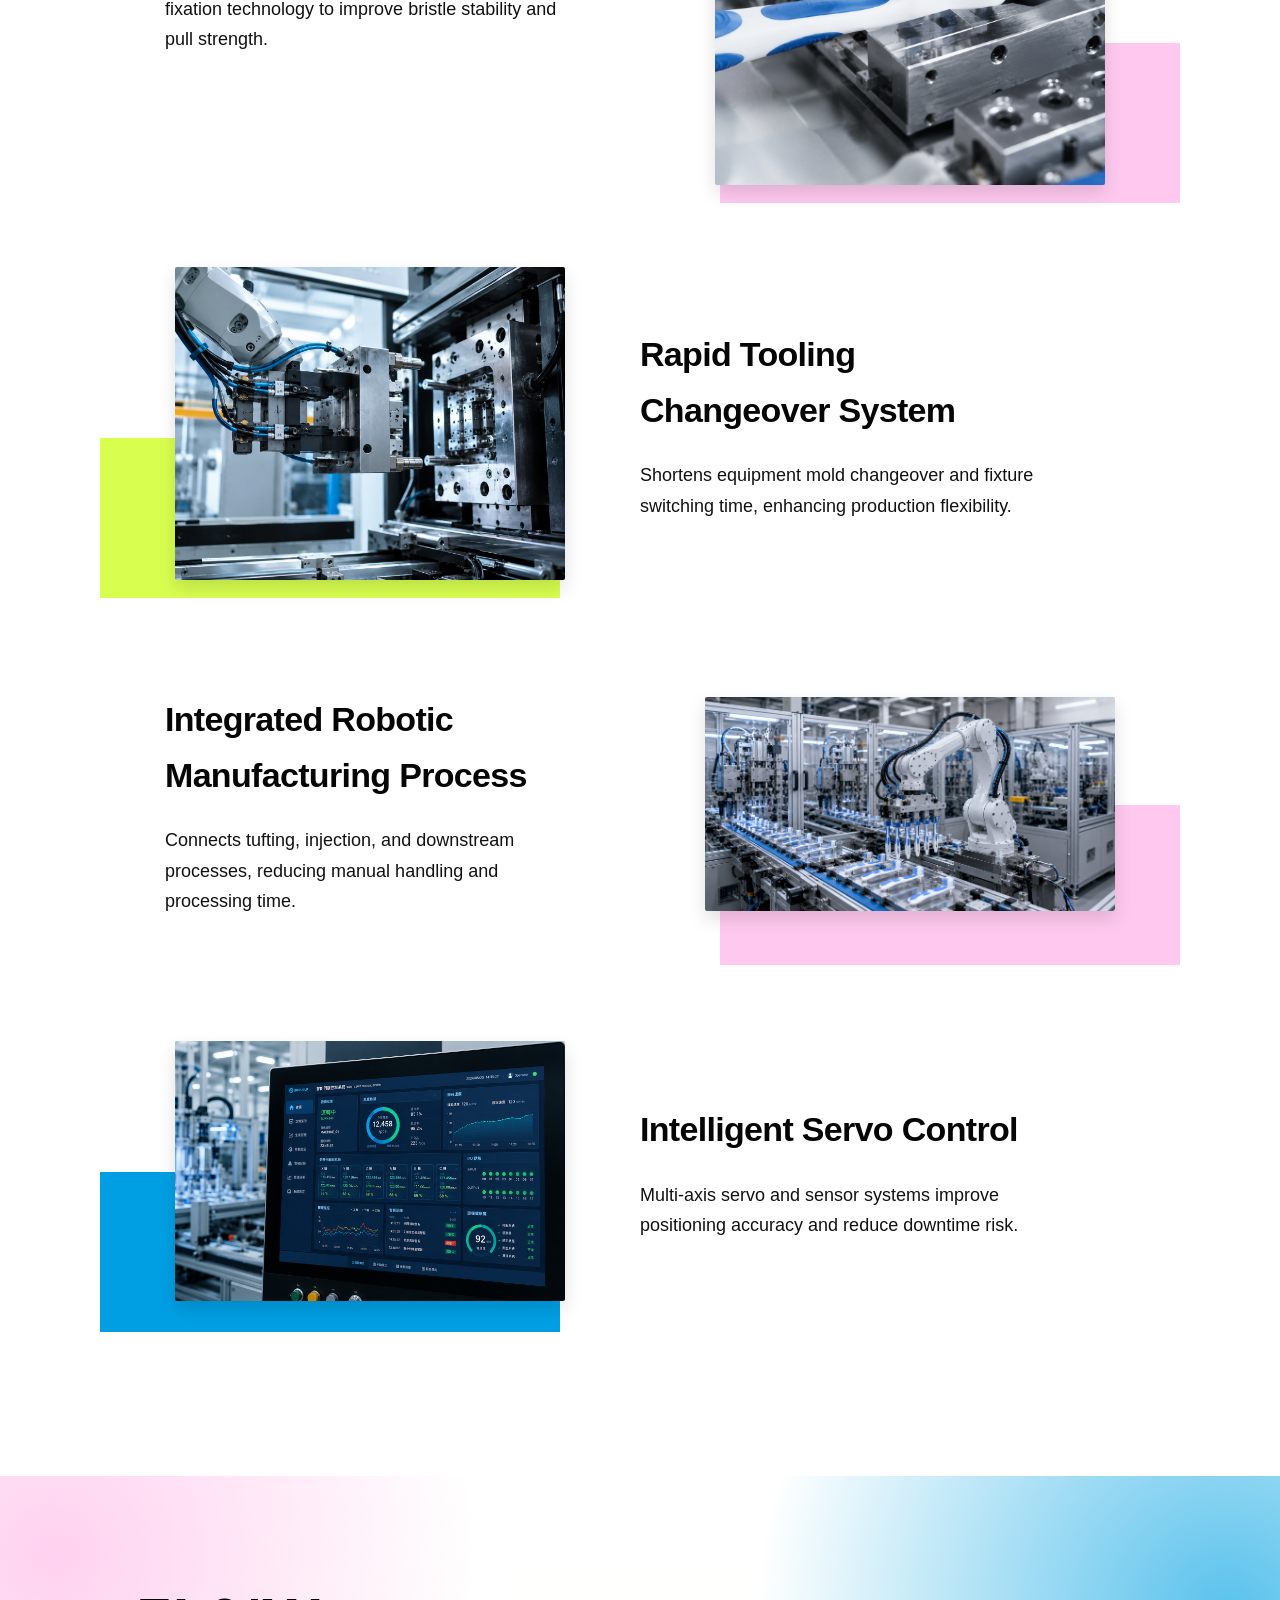
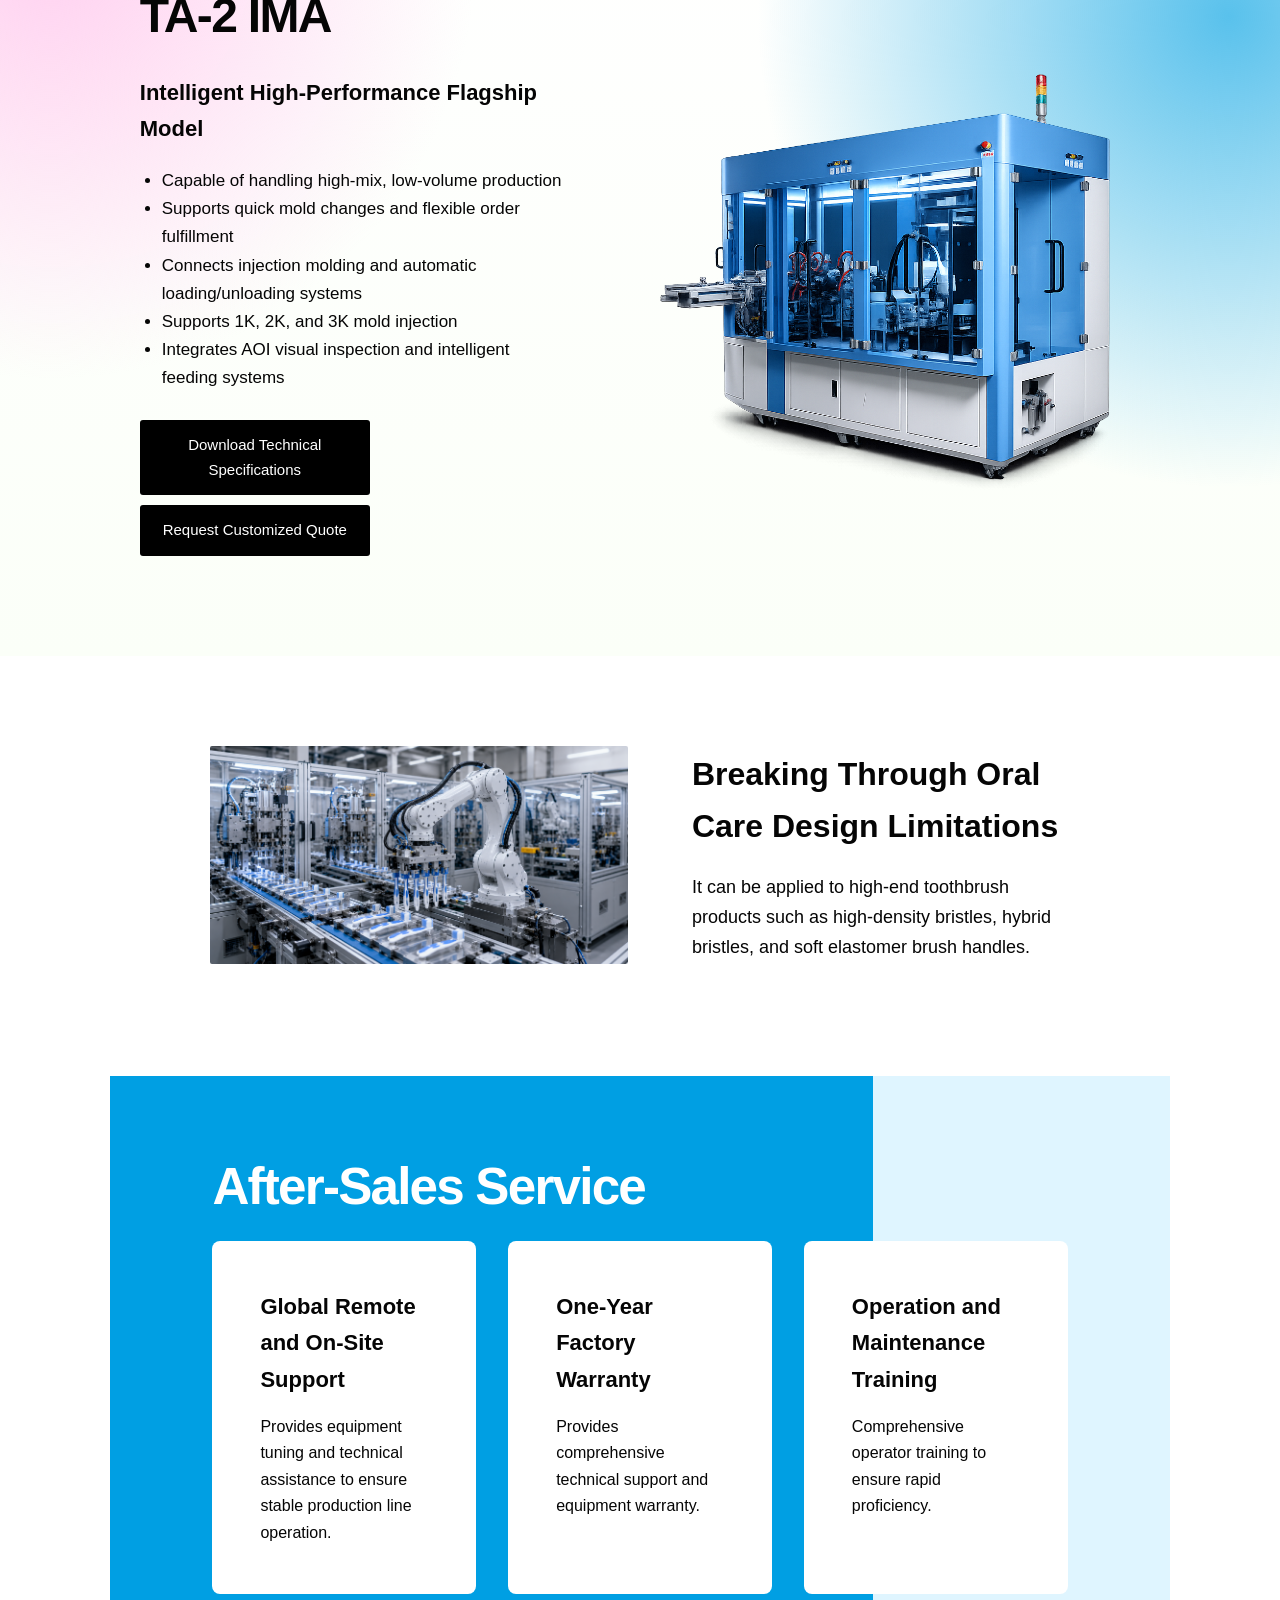
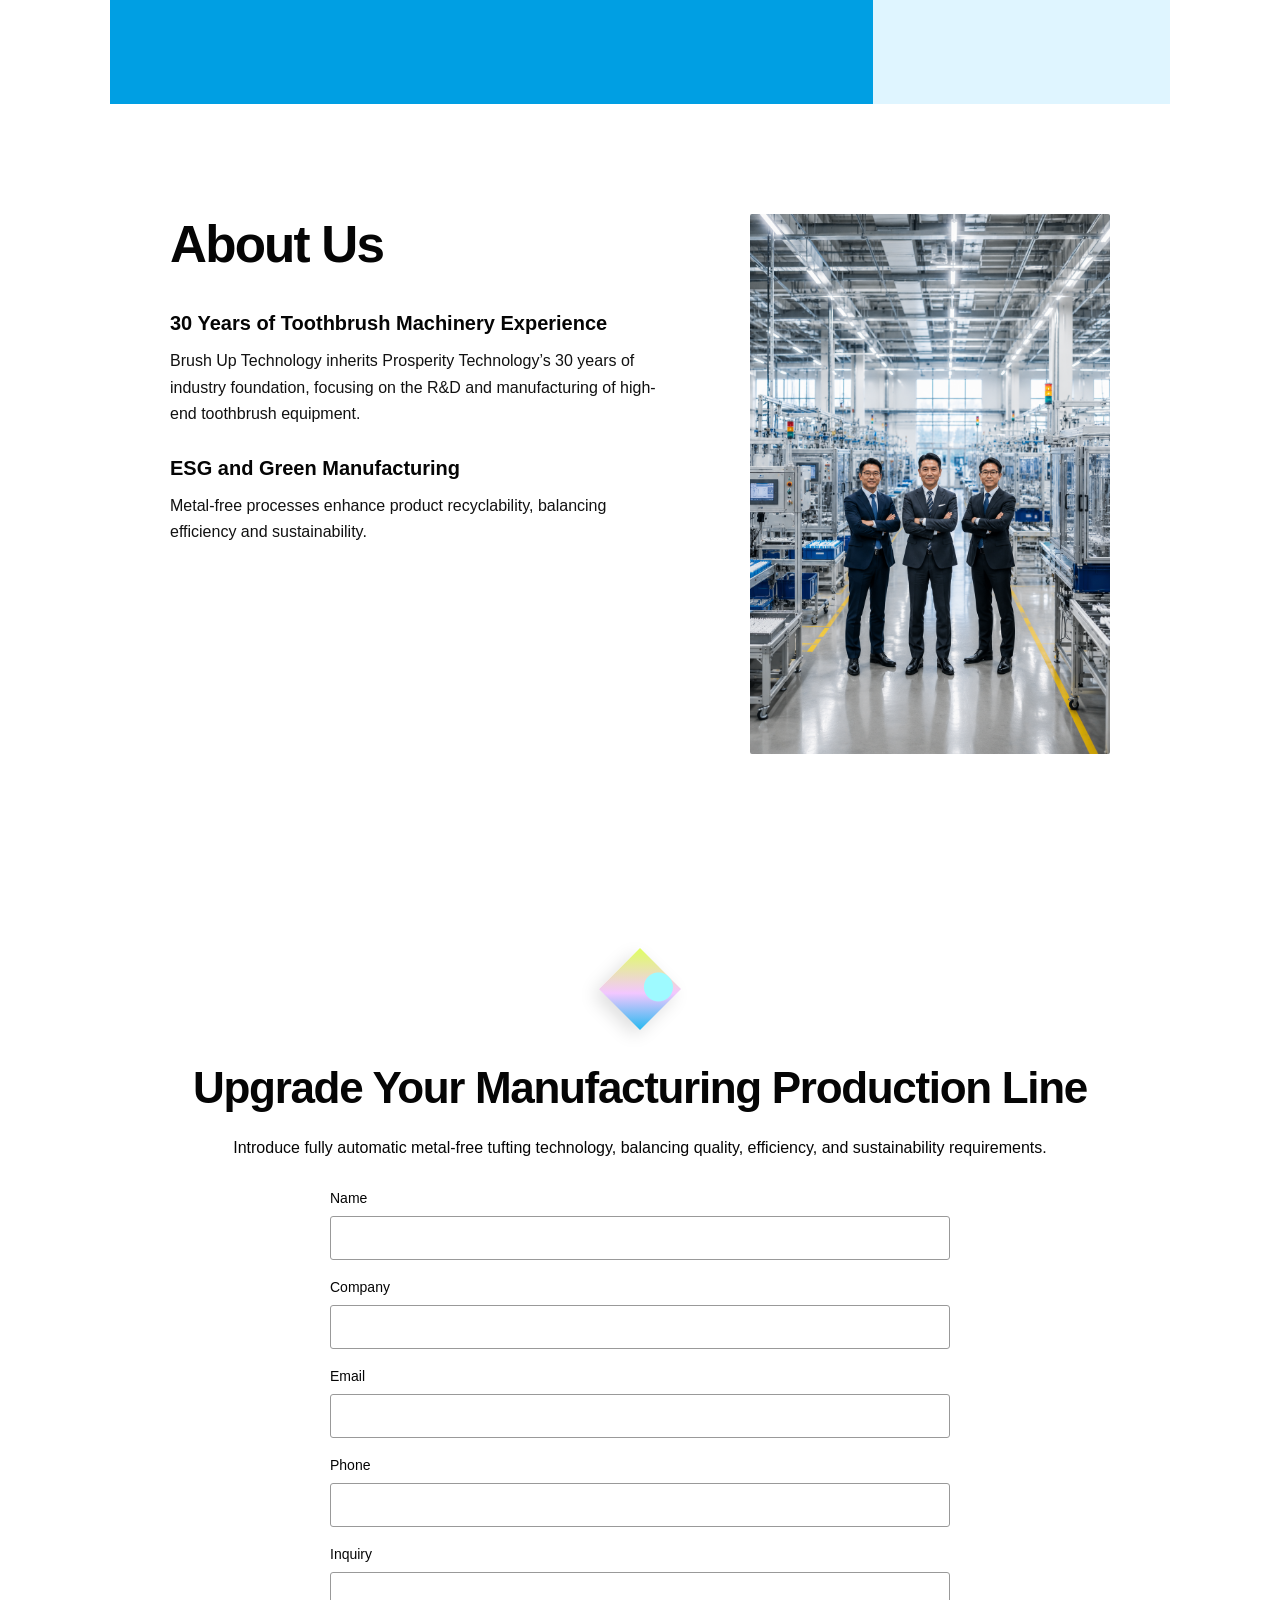
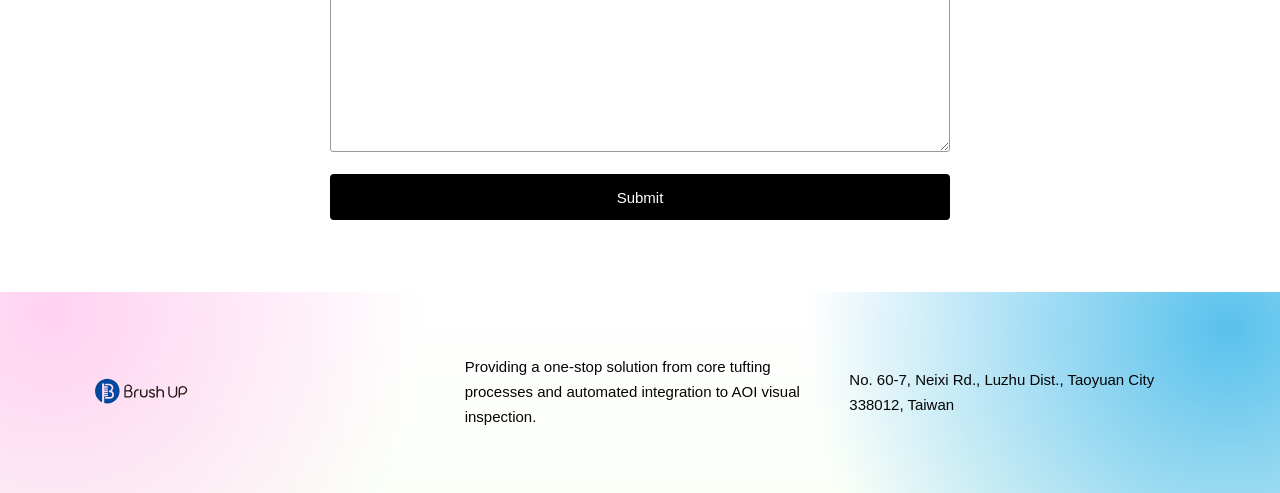
==== commit 6e112f38: "Update en.html 刪掉關於我們裡iso國際認證那段" ====
--- a/en.html
+++ b/en.html
@@ -126,8 +126,7 @@
         <p>Brush Up Technology inherits Prosperity Technology’s 30 years of industry foundation, focusing on the R&amp;D and manufacturing of high-end toothbrush equipment.</p>
         <h3>ESG and Green Manufacturing</h3>
         <p>Metal-free processes enhance product recyclability, balancing efficiency and sustainability.</p>
-        <h3>International Quality Certifications</h3>
-        <p>Our equipment complies with international standards such as ISO 9001 and CE certification.</p></div>
+        </div>
       <img src="assets/factory-team.png" alt="BrushUP factory team">
     </section>
 
--- a/style.css
+++ b/style.css
@@ -295,18 +295,36 @@
   text-align:left;
   margin:0 0 24px;
 }
-.service-cards{
-  position:relative;
-  min-height:420px;
-}
-.service-cards article{
-  position:absolute;
-  width:340px;
-  background:#fff;
-  border-radius:6px;
-  box-shadow:var(--shadow);
-  padding:34px 36px;
-  min-height:170px;
+.service-band {
+  position: relative;
+  padding: 80px 8% 110px;
+}
+
+.service-cards {
+  display: grid;
+  grid-template-columns: repeat(3, minmax(0, 1fr));
+  gap: 32px;
+  align-items: stretch;
+}
+
+.service-cards article {
+  position: static;
+  transform: none;
+  width: auto;
+  min-height: 260px;
+  padding: 48px;
+  background: #fff;
+  border-radius: 8px;
+  box-sizing: border-box;
+}
+
+.service-cards article:nth-child(1),
+.service-cards article:nth-child(2),
+.service-cards article:nth-child(3) {
+  position: static;
+  transform: none;
+  left: auto;
+  top: auto;
 }
 .service-cards h3{
   font-size:22px;
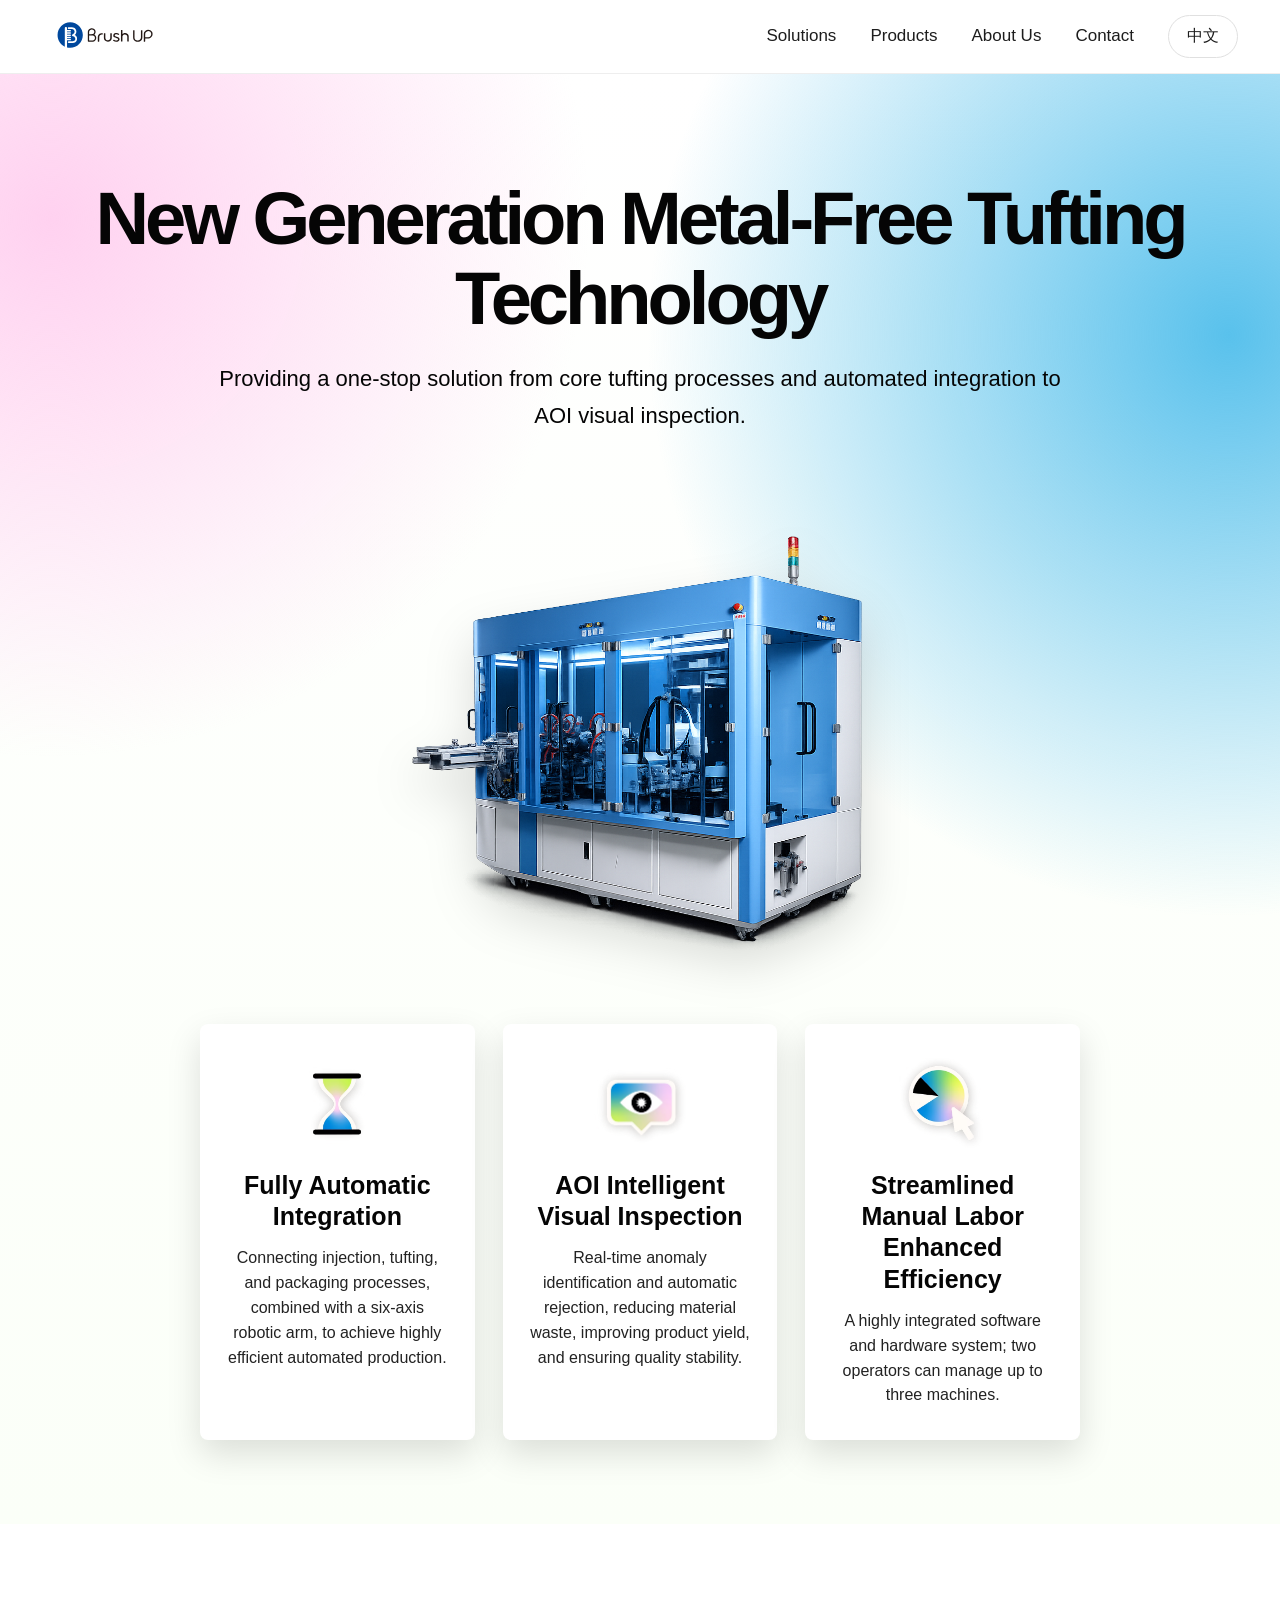
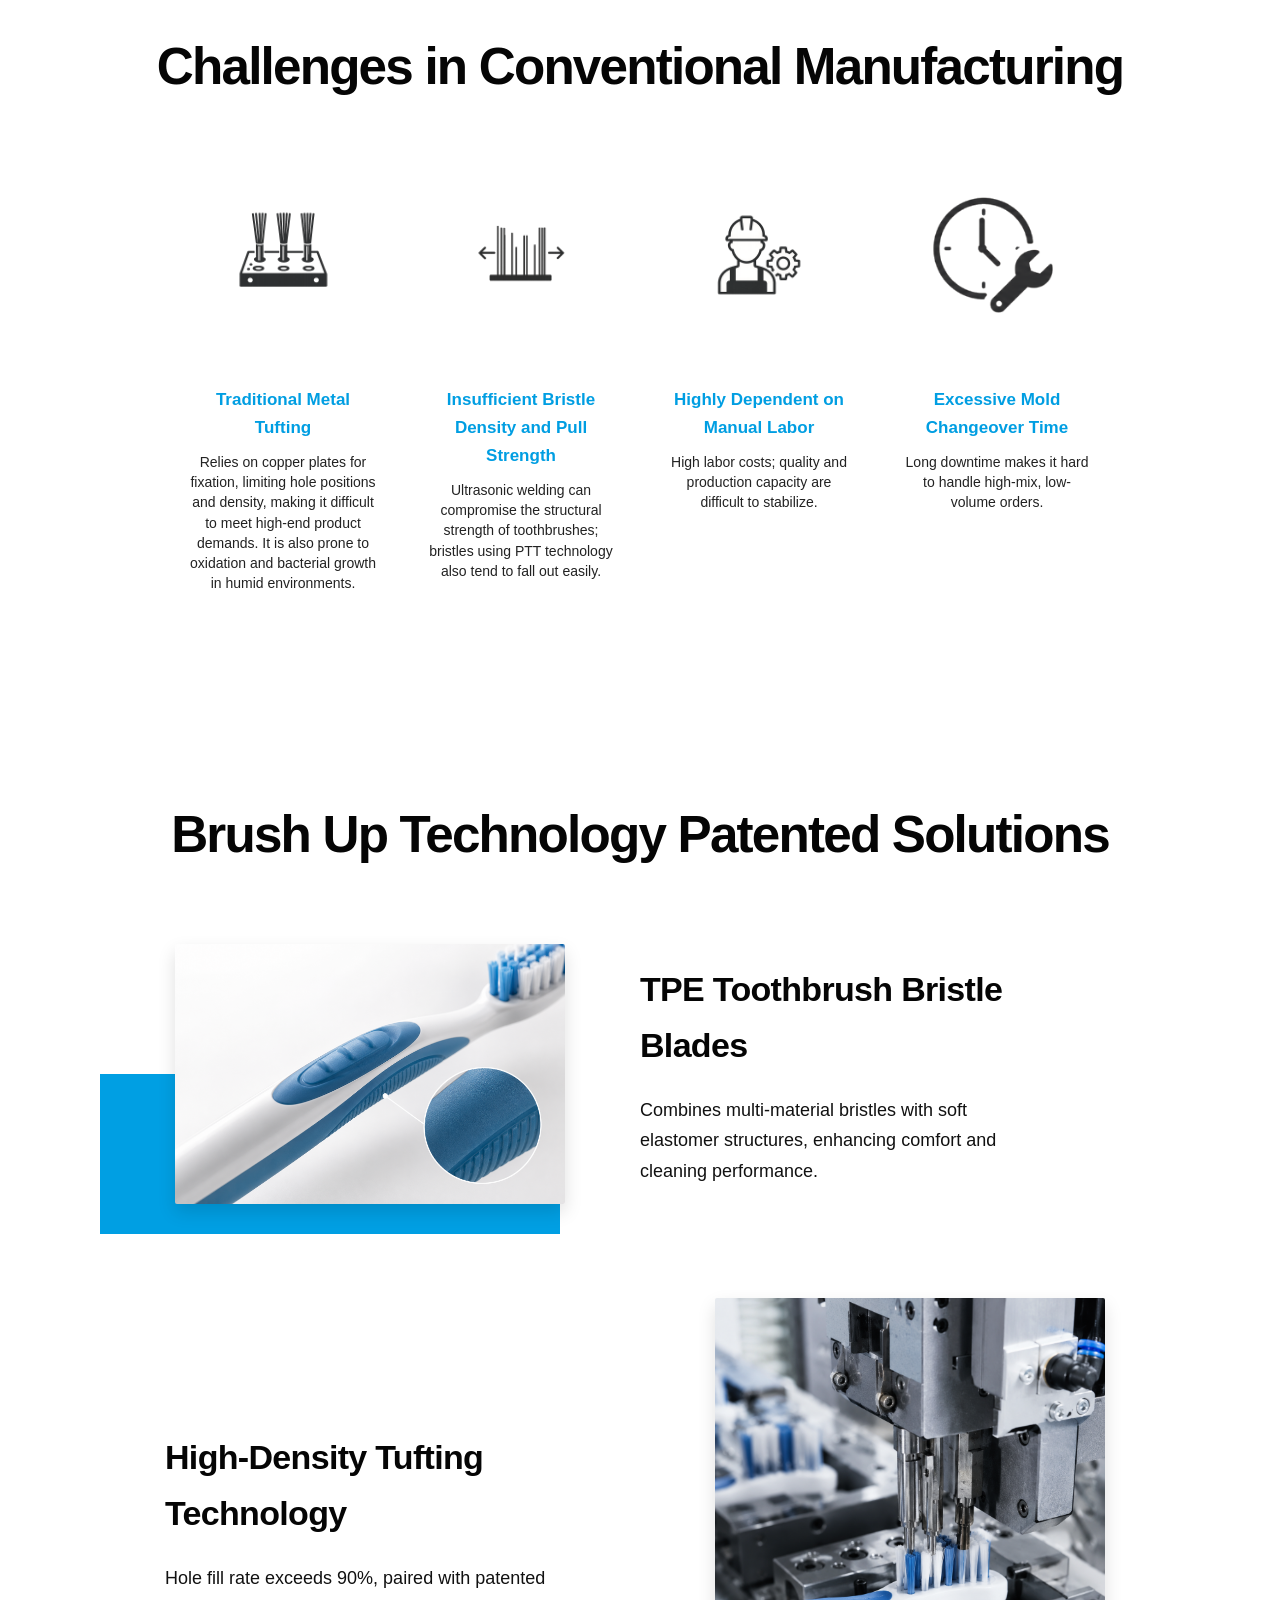
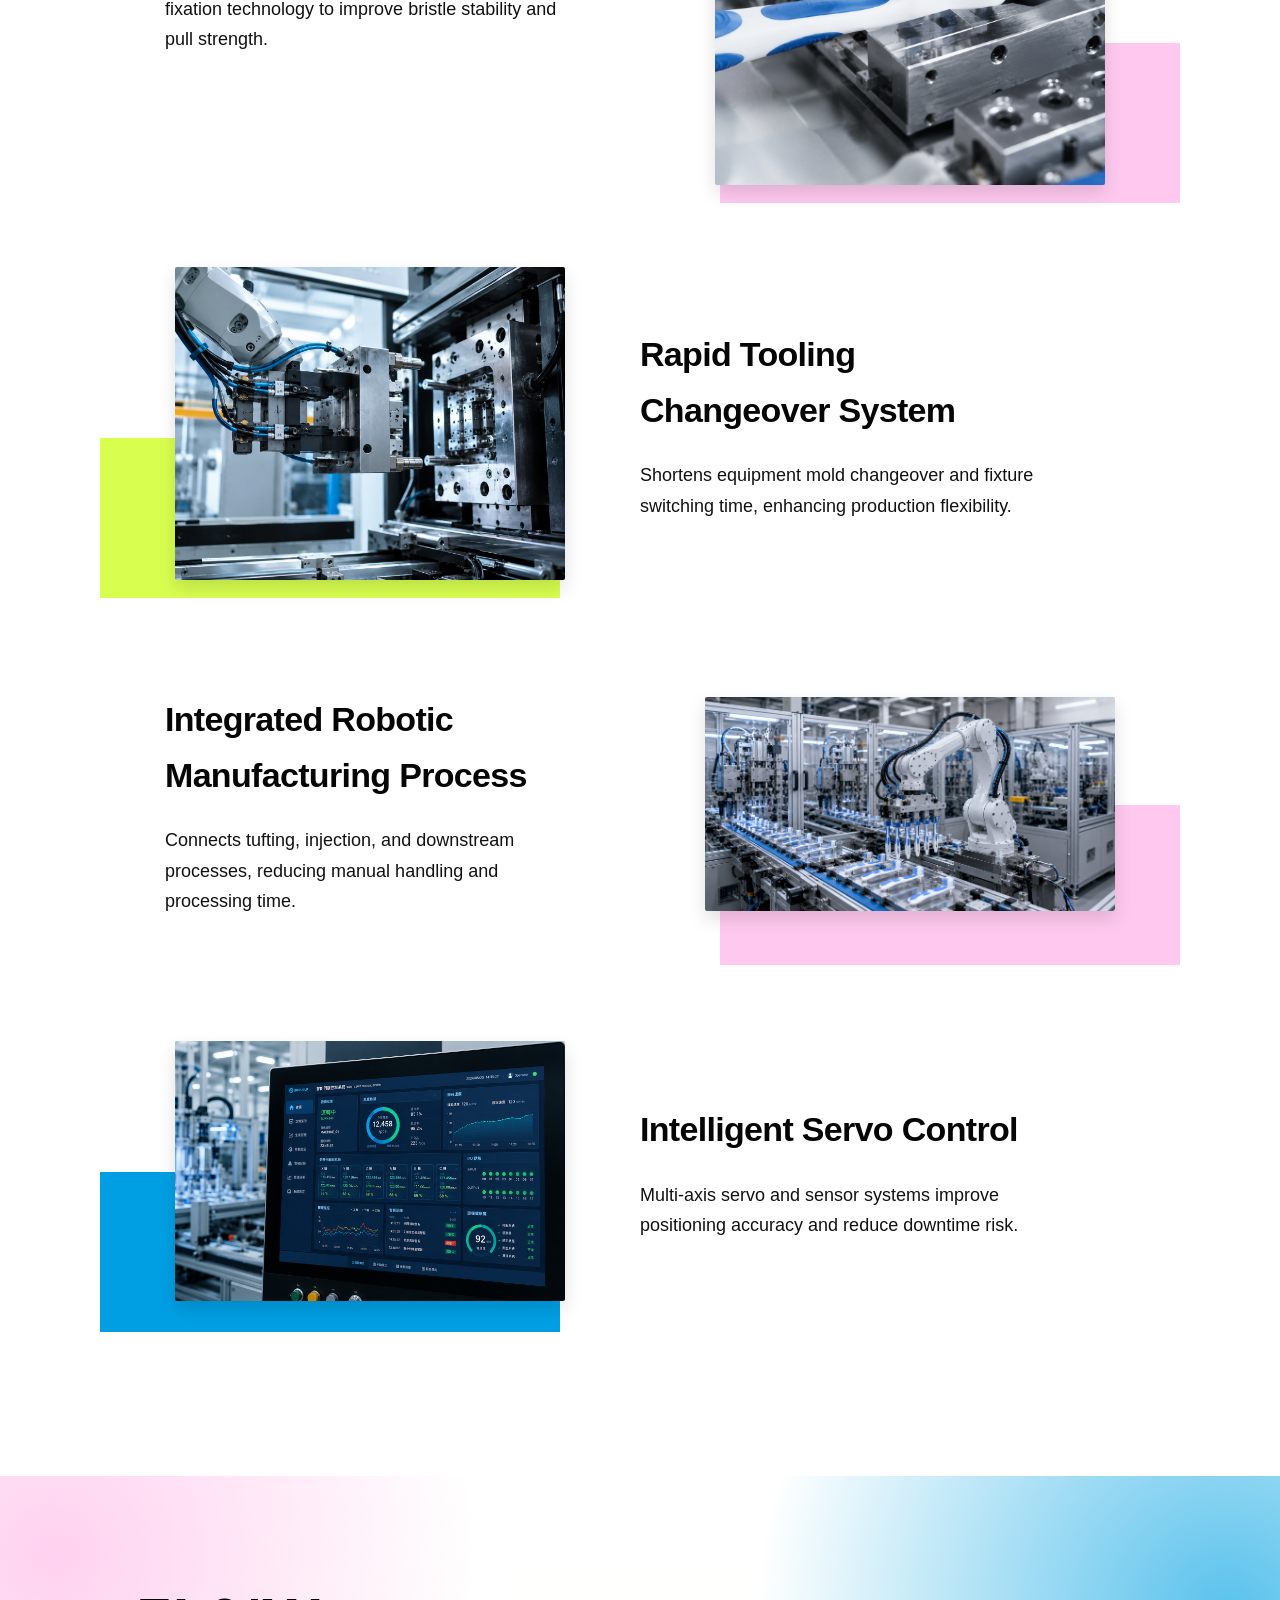
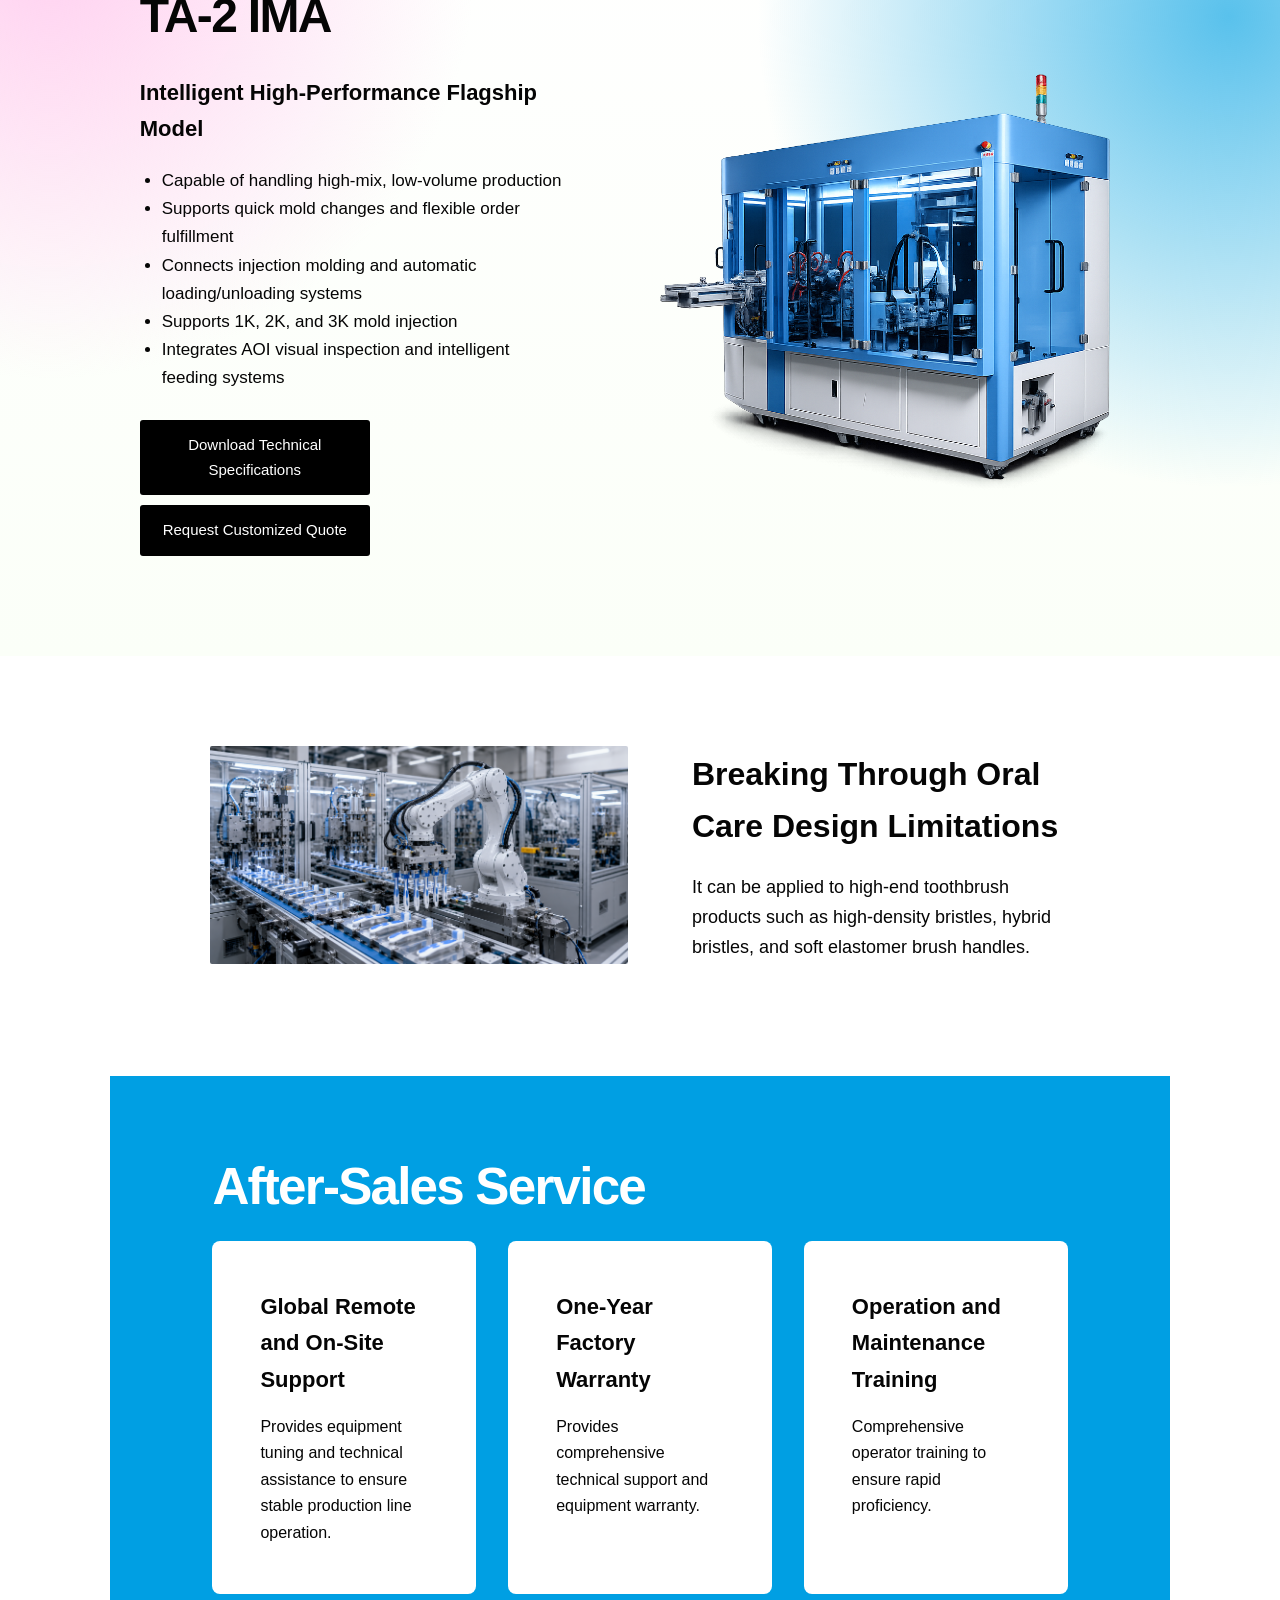
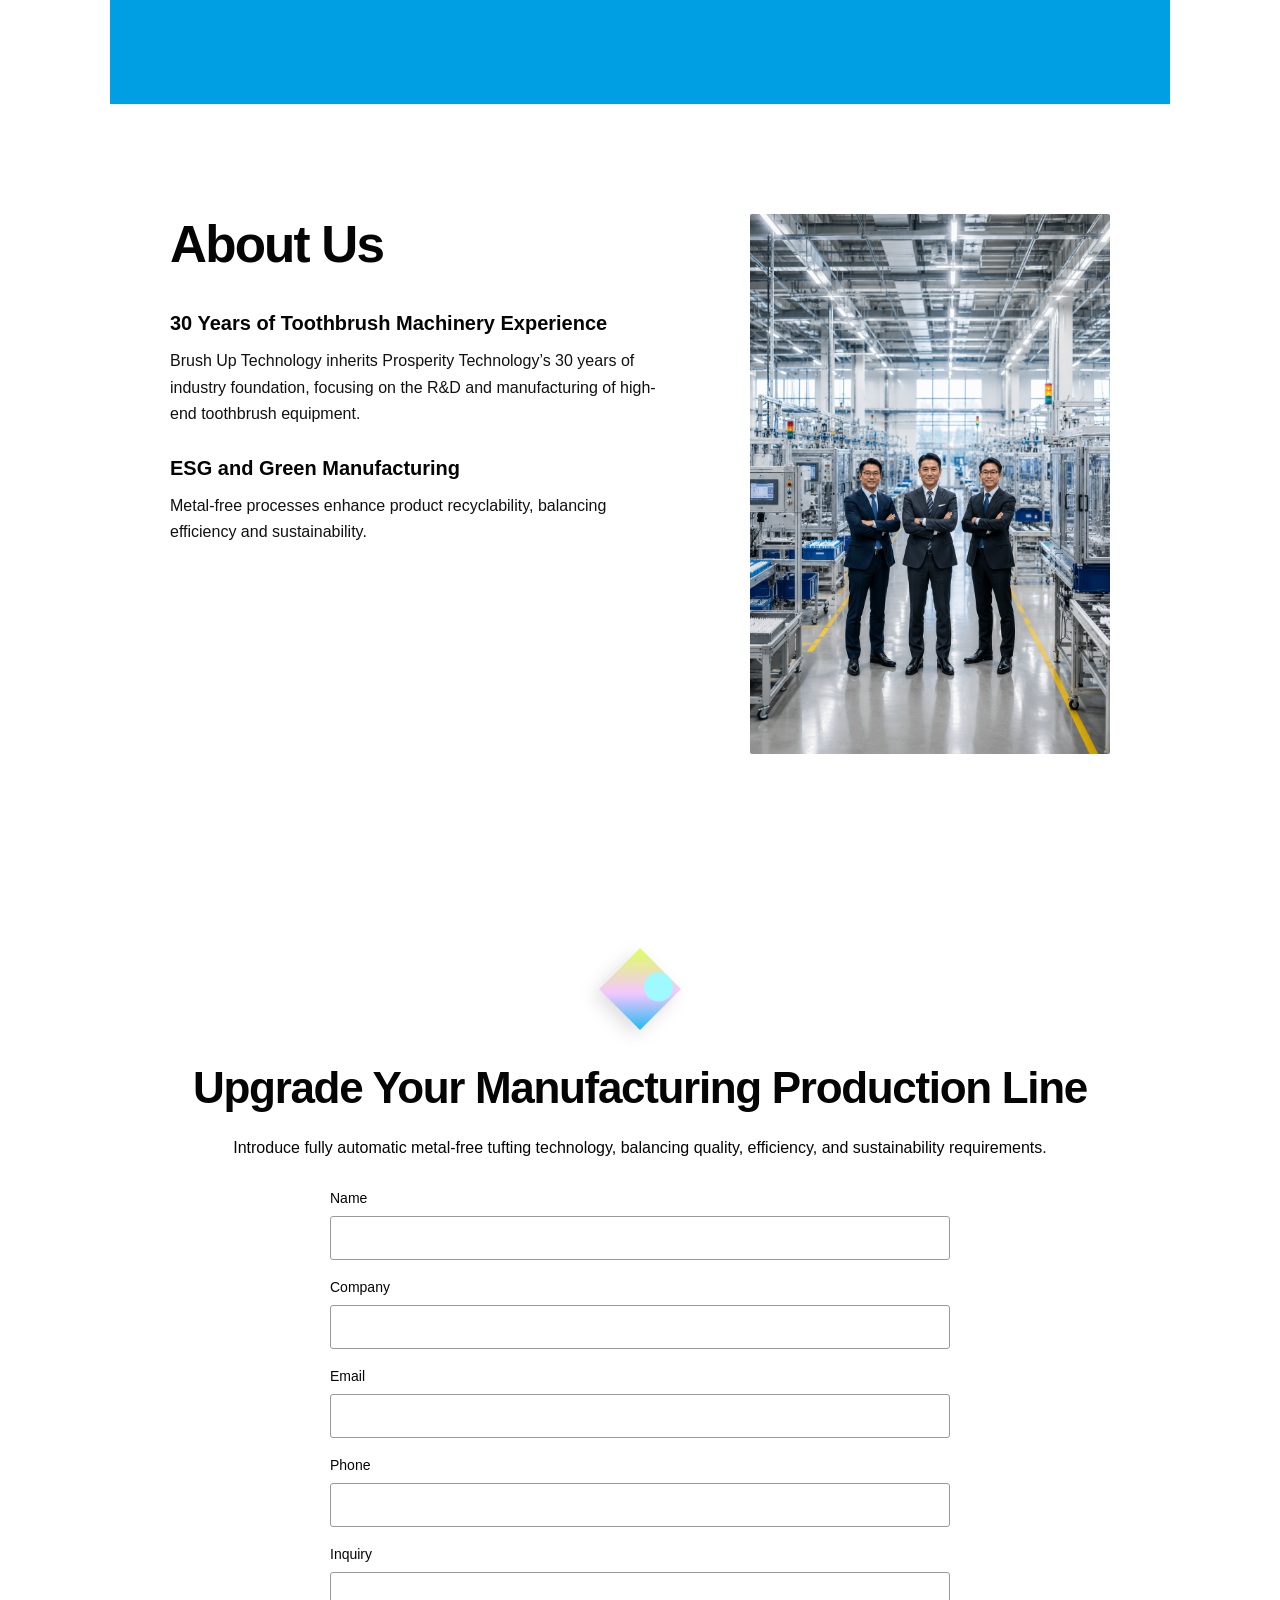
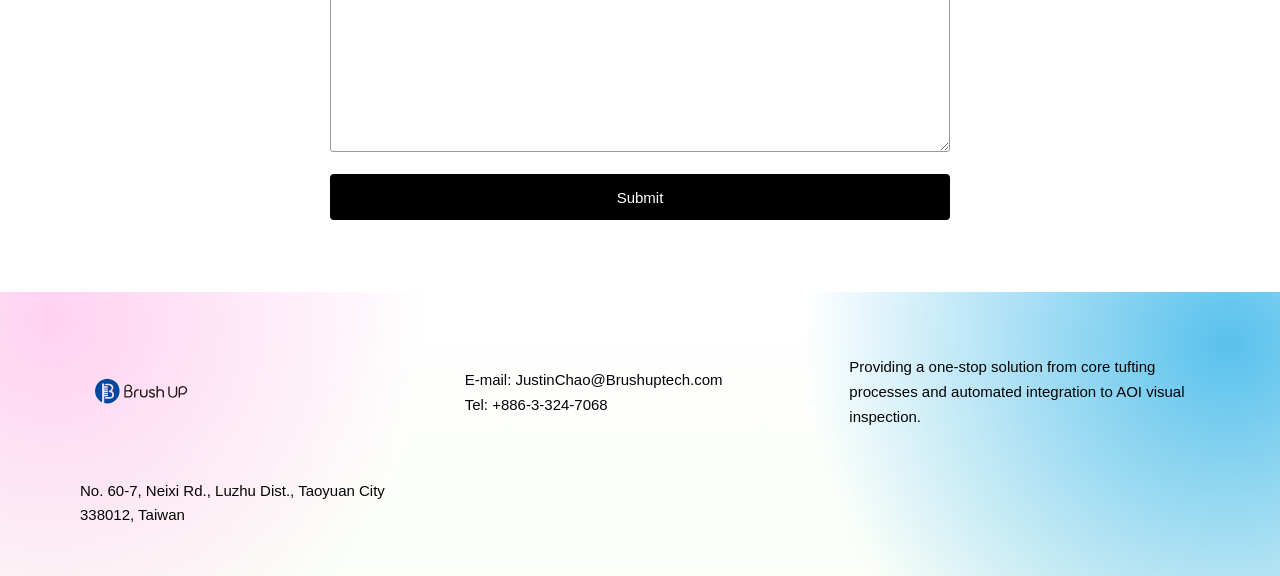
==== commit 745809f7: "Update en.html 下方聯絡資訊更新" ====
--- a/en.html
+++ b/en.html
@@ -175,6 +175,7 @@
 
   <footer class="footer soft-gradient">
     <img src="assets/logo.svg" alt="BrushUP">
+    <p>E-mail: JustinChao@Brushuptech.com<br>Tel: +886-3-324-7068</p>
     <p>Providing a one-stop solution from core tufting processes and automated integration to AOI visual inspection.</p>
     <address>No. 60-7, Neixi Rd., Luzhu Dist., Taoyuan City 338012, Taiwan</address>
   </footer>
--- a/style.css
+++ b/style.css
@@ -286,7 +286,7 @@
 .service-band{
   width:min(1060px,calc(100% - 40px));
   margin:0 auto 110px;
-  background:linear-gradient(90deg,#009fe3 0 72%,#dff5ff 72%);
+  background:linear-gradient(90deg,#009fe3 0 72%);
   padding:64px 74px 74px;
   position:relative;
 }
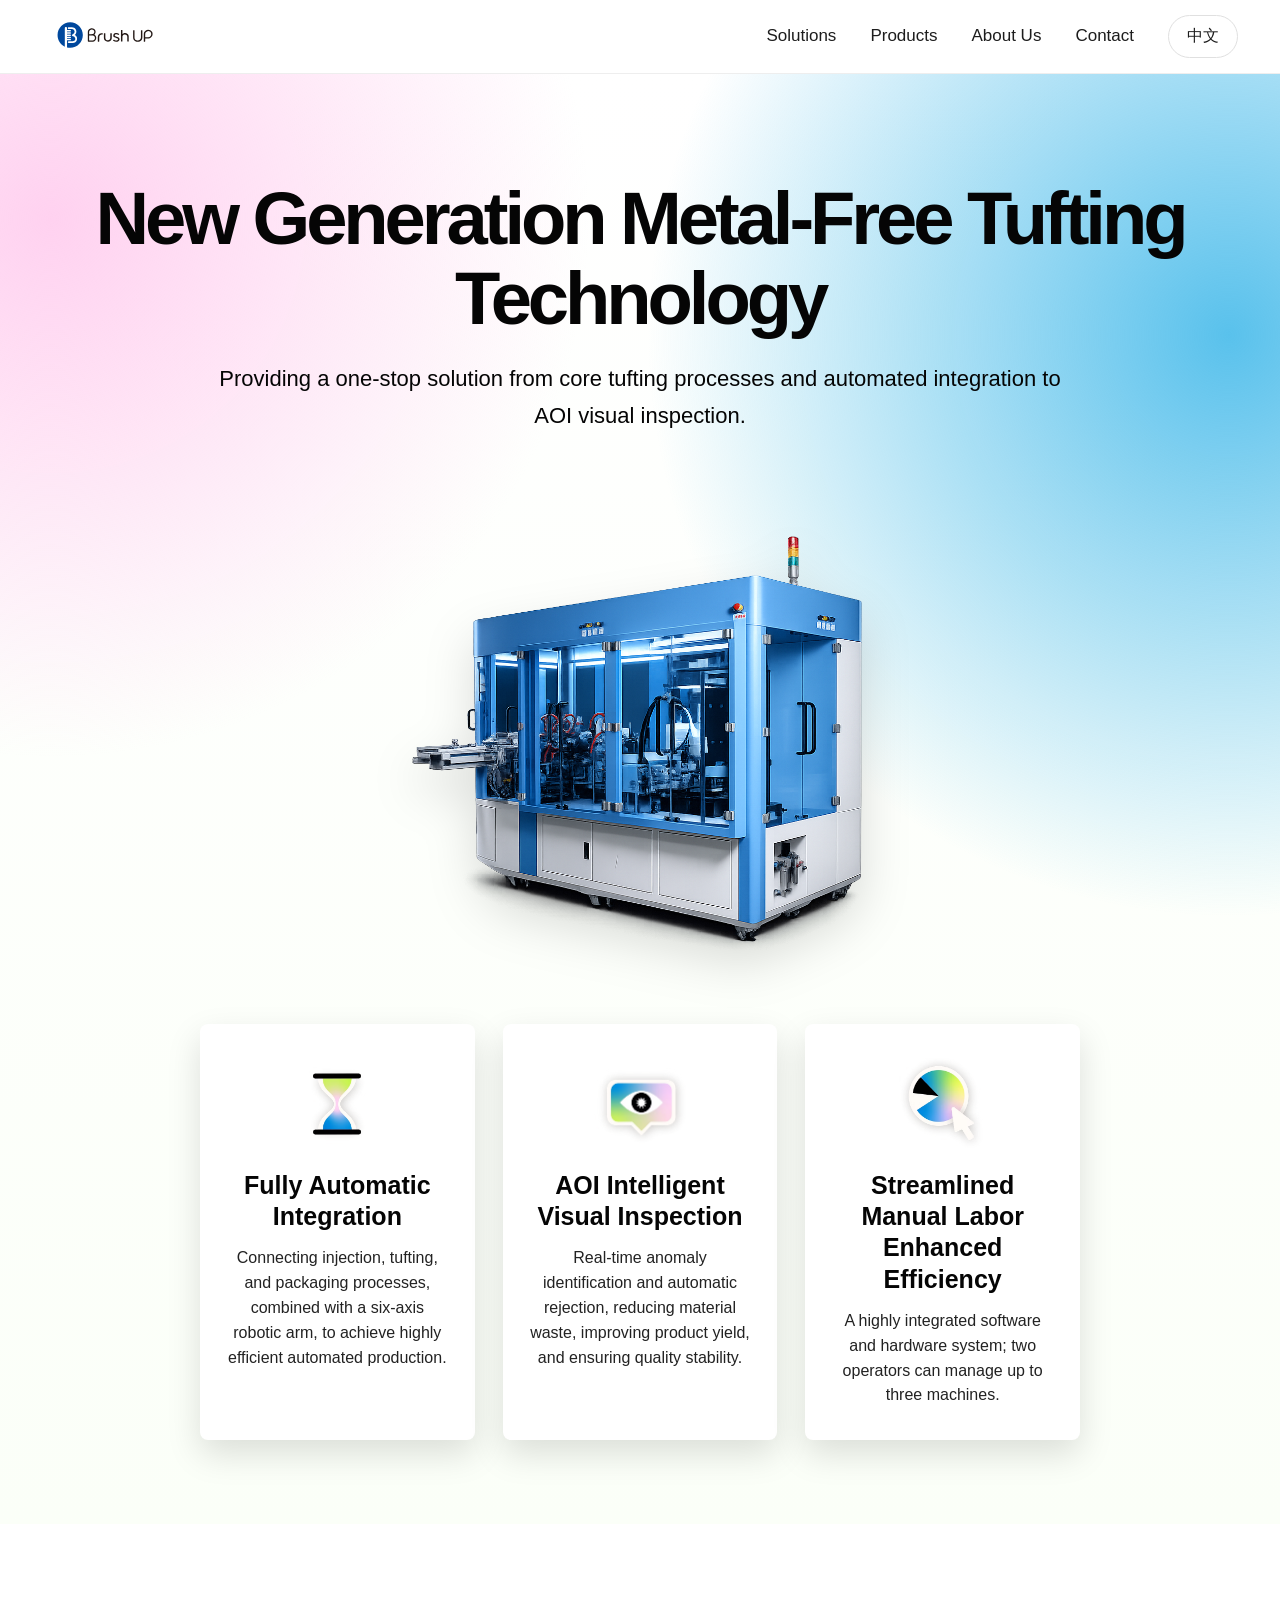
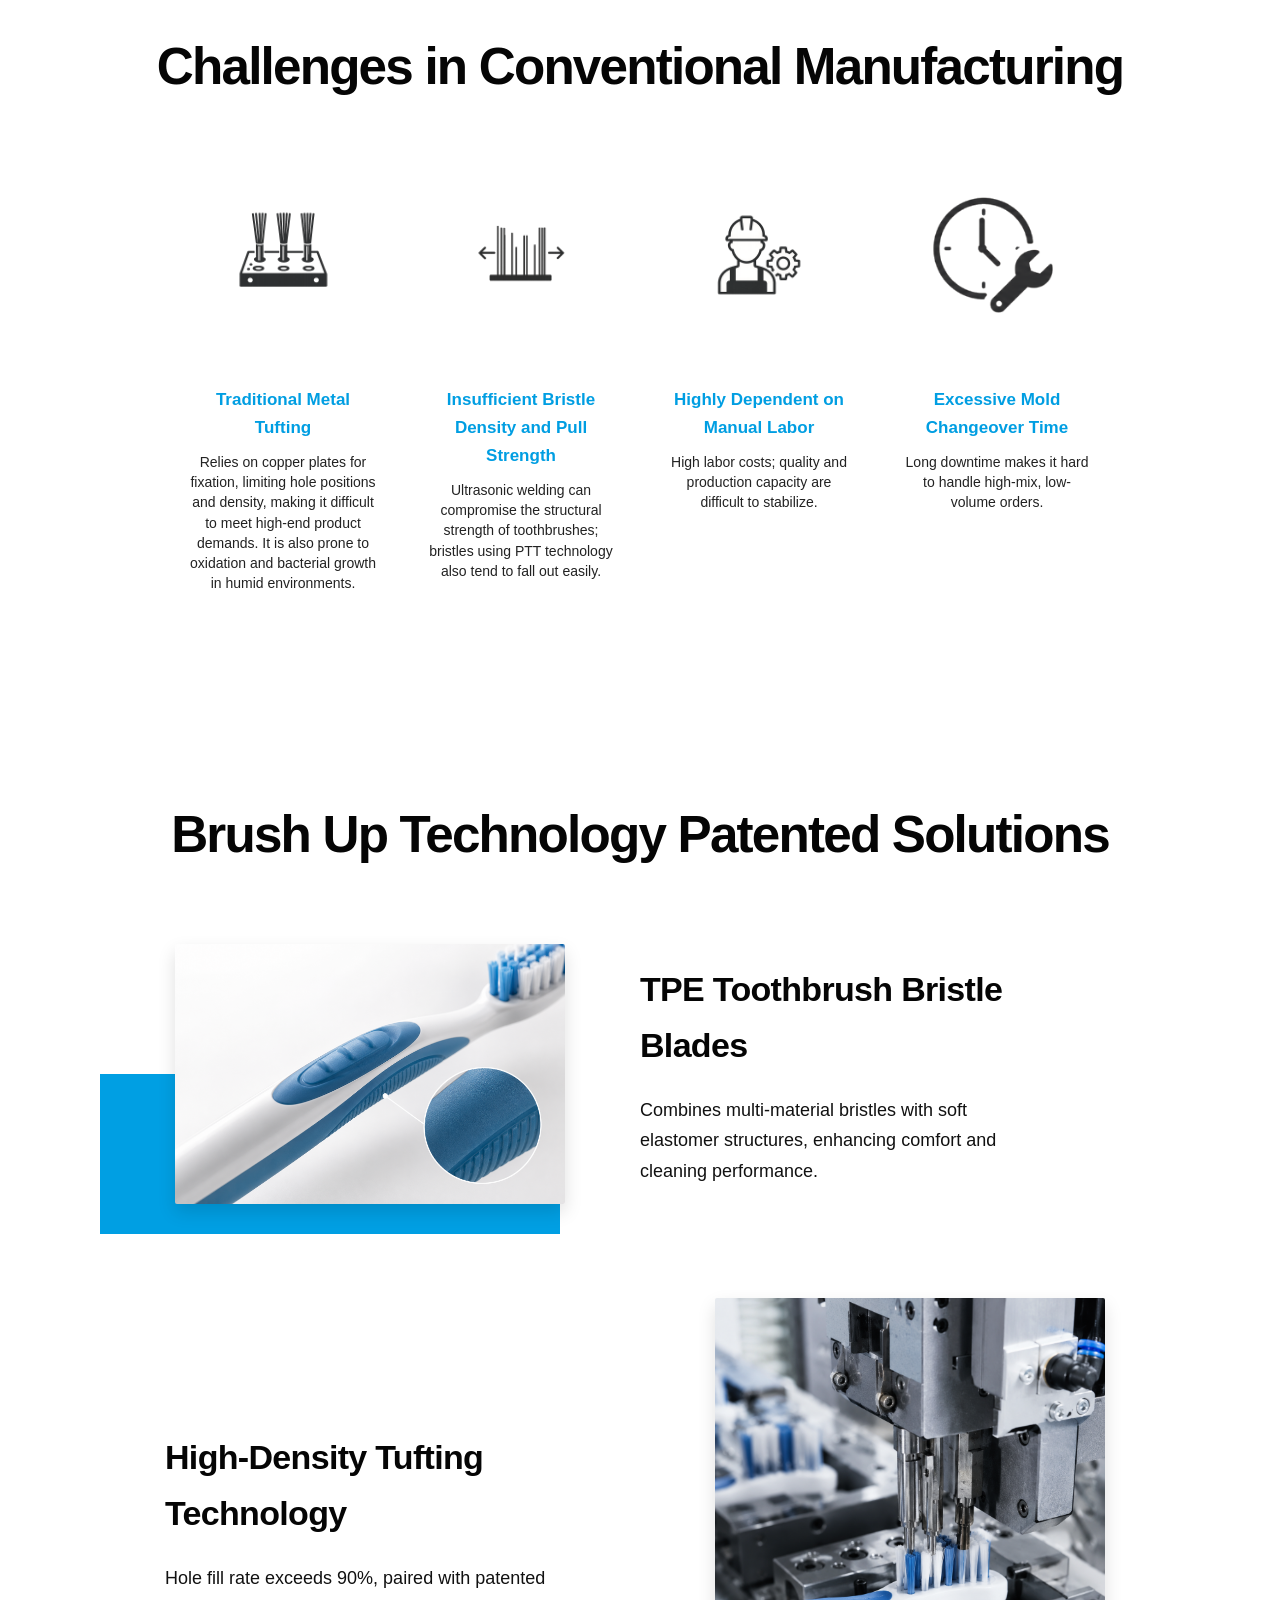
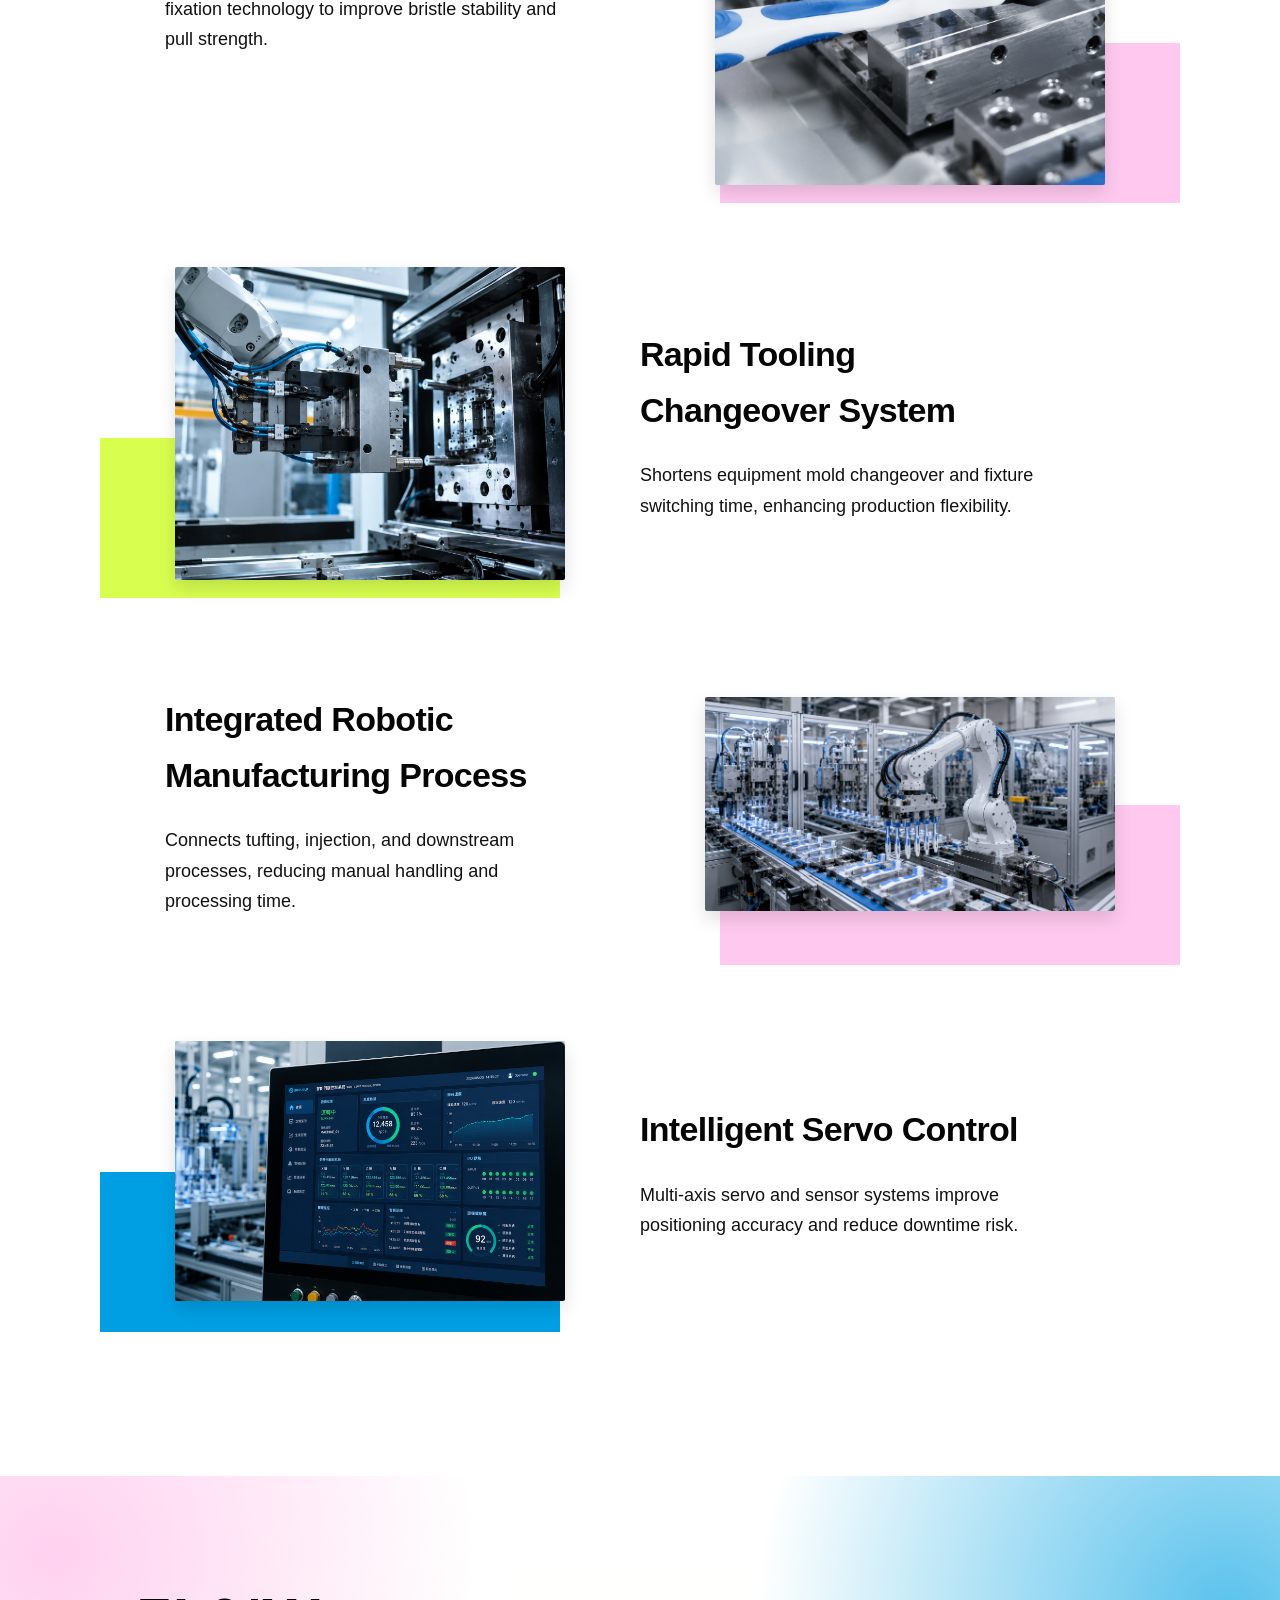
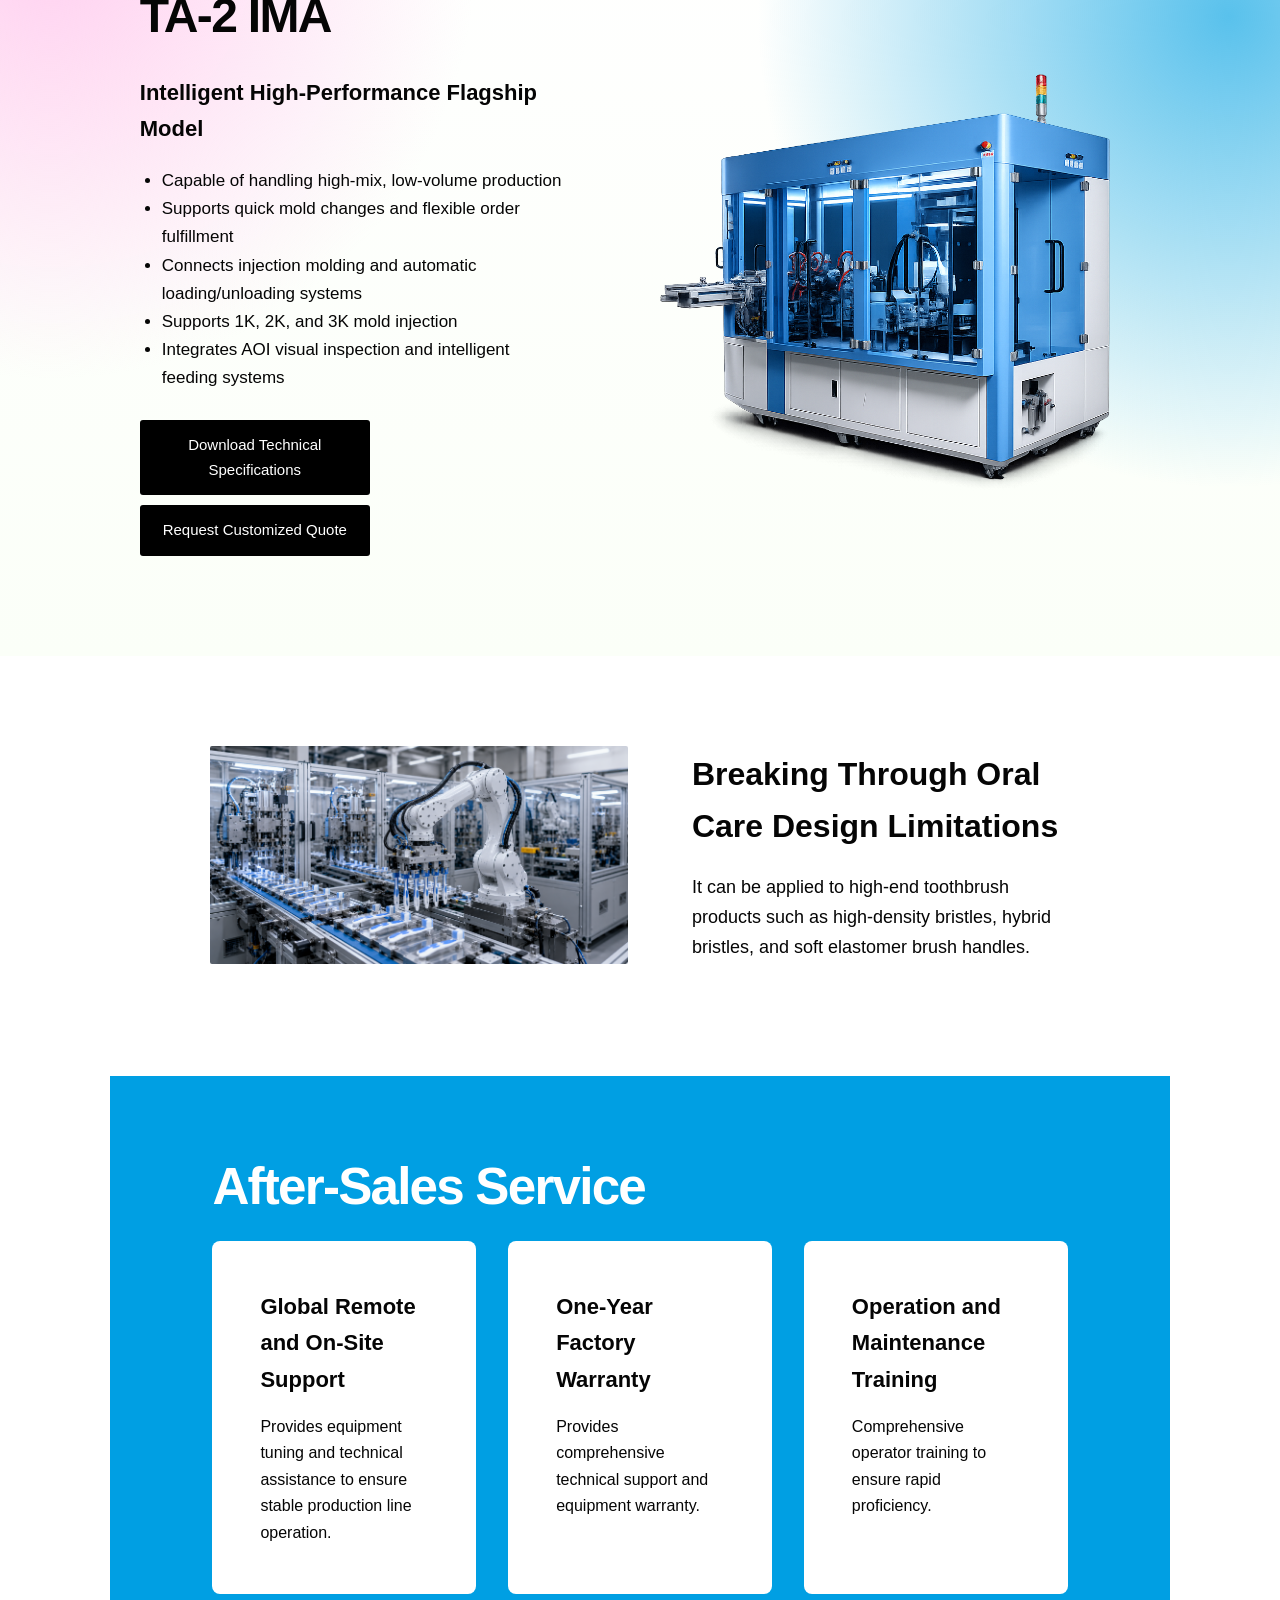
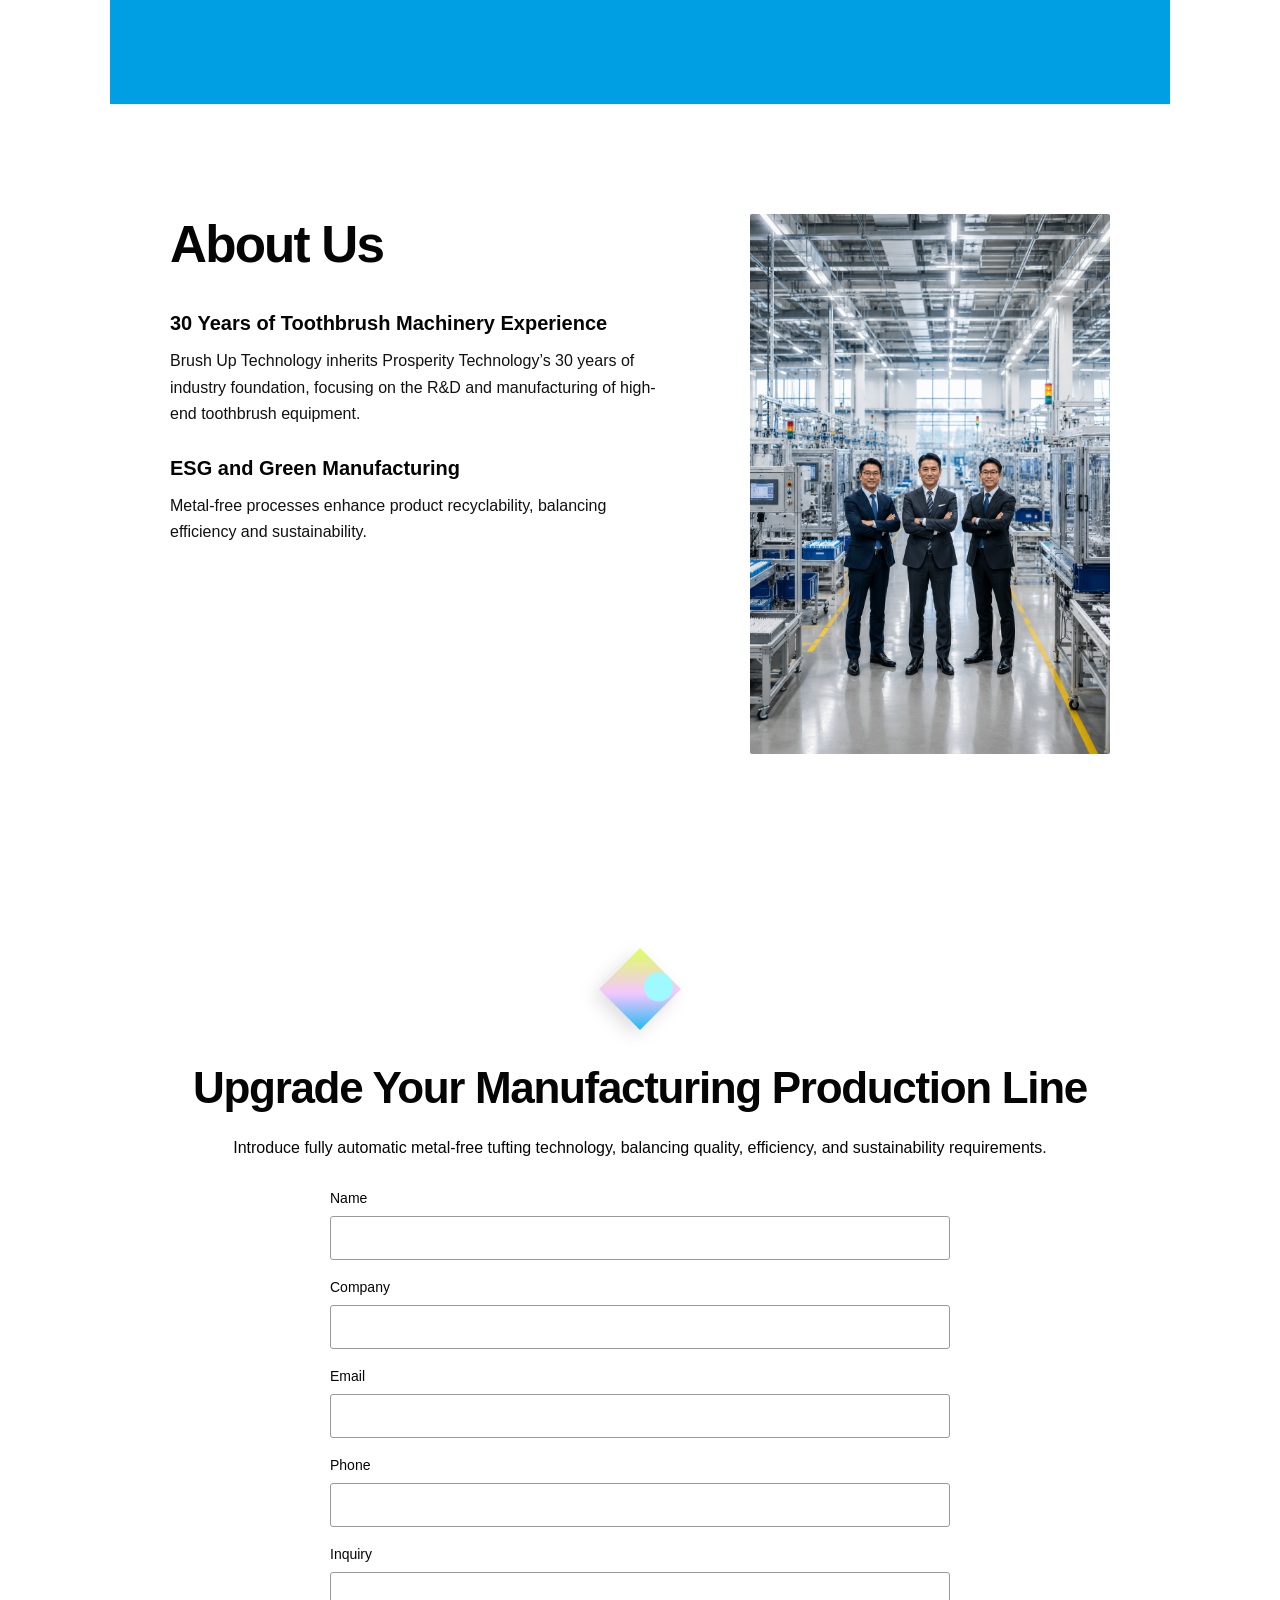
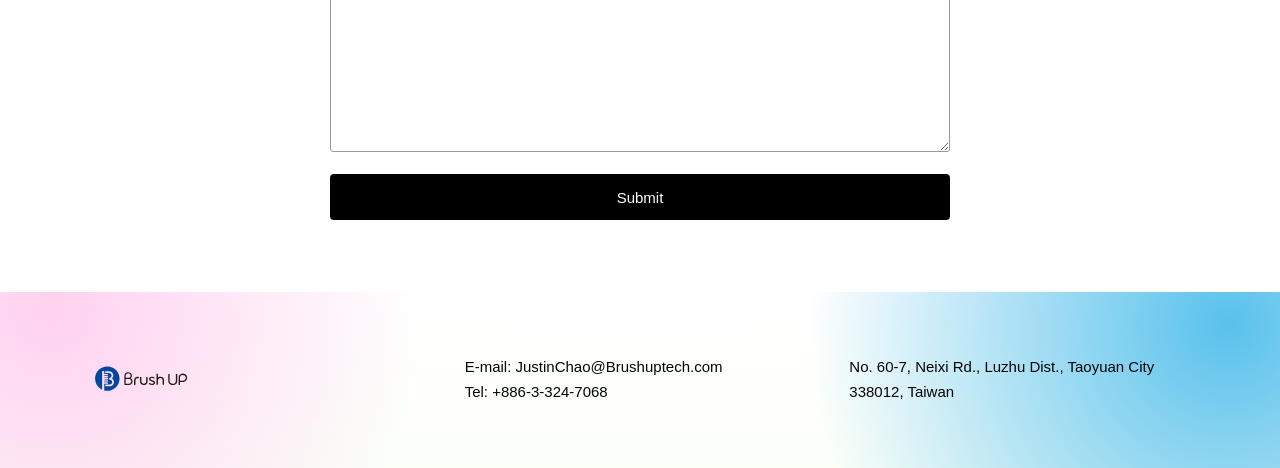
==== commit f9e77fcb: "Update en.html 更新頁尾聯絡資訊" ====
--- a/en.html
+++ b/en.html
@@ -176,7 +176,6 @@
   <footer class="footer soft-gradient">
     <img src="assets/logo.svg" alt="BrushUP">
     <p>E-mail: JustinChao@Brushuptech.com<br>Tel: +886-3-324-7068</p>
-    <p>Providing a one-stop solution from core tufting processes and automated integration to AOI visual inspection.</p>
     <address>No. 60-7, Neixi Rd., Luzhu Dist., Taoyuan City 338012, Taiwan</address>
   </footer>
 </body>
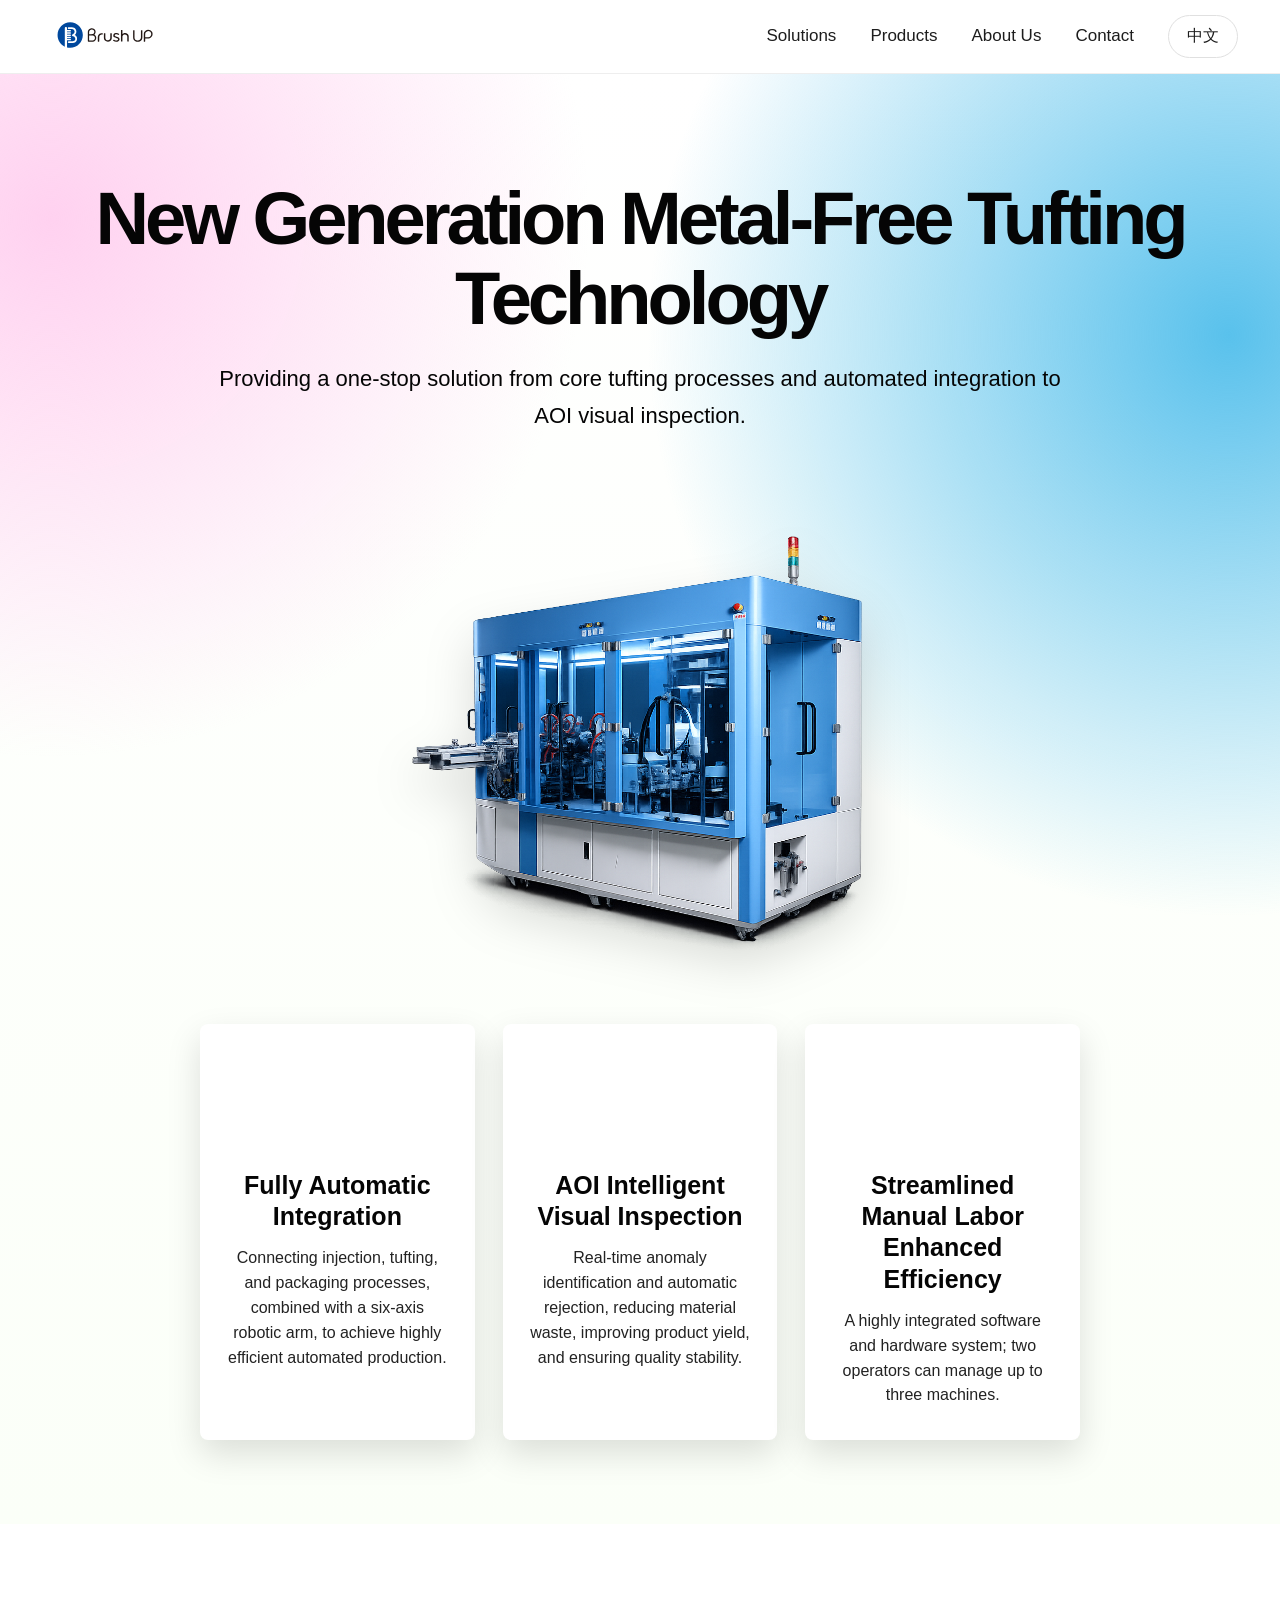
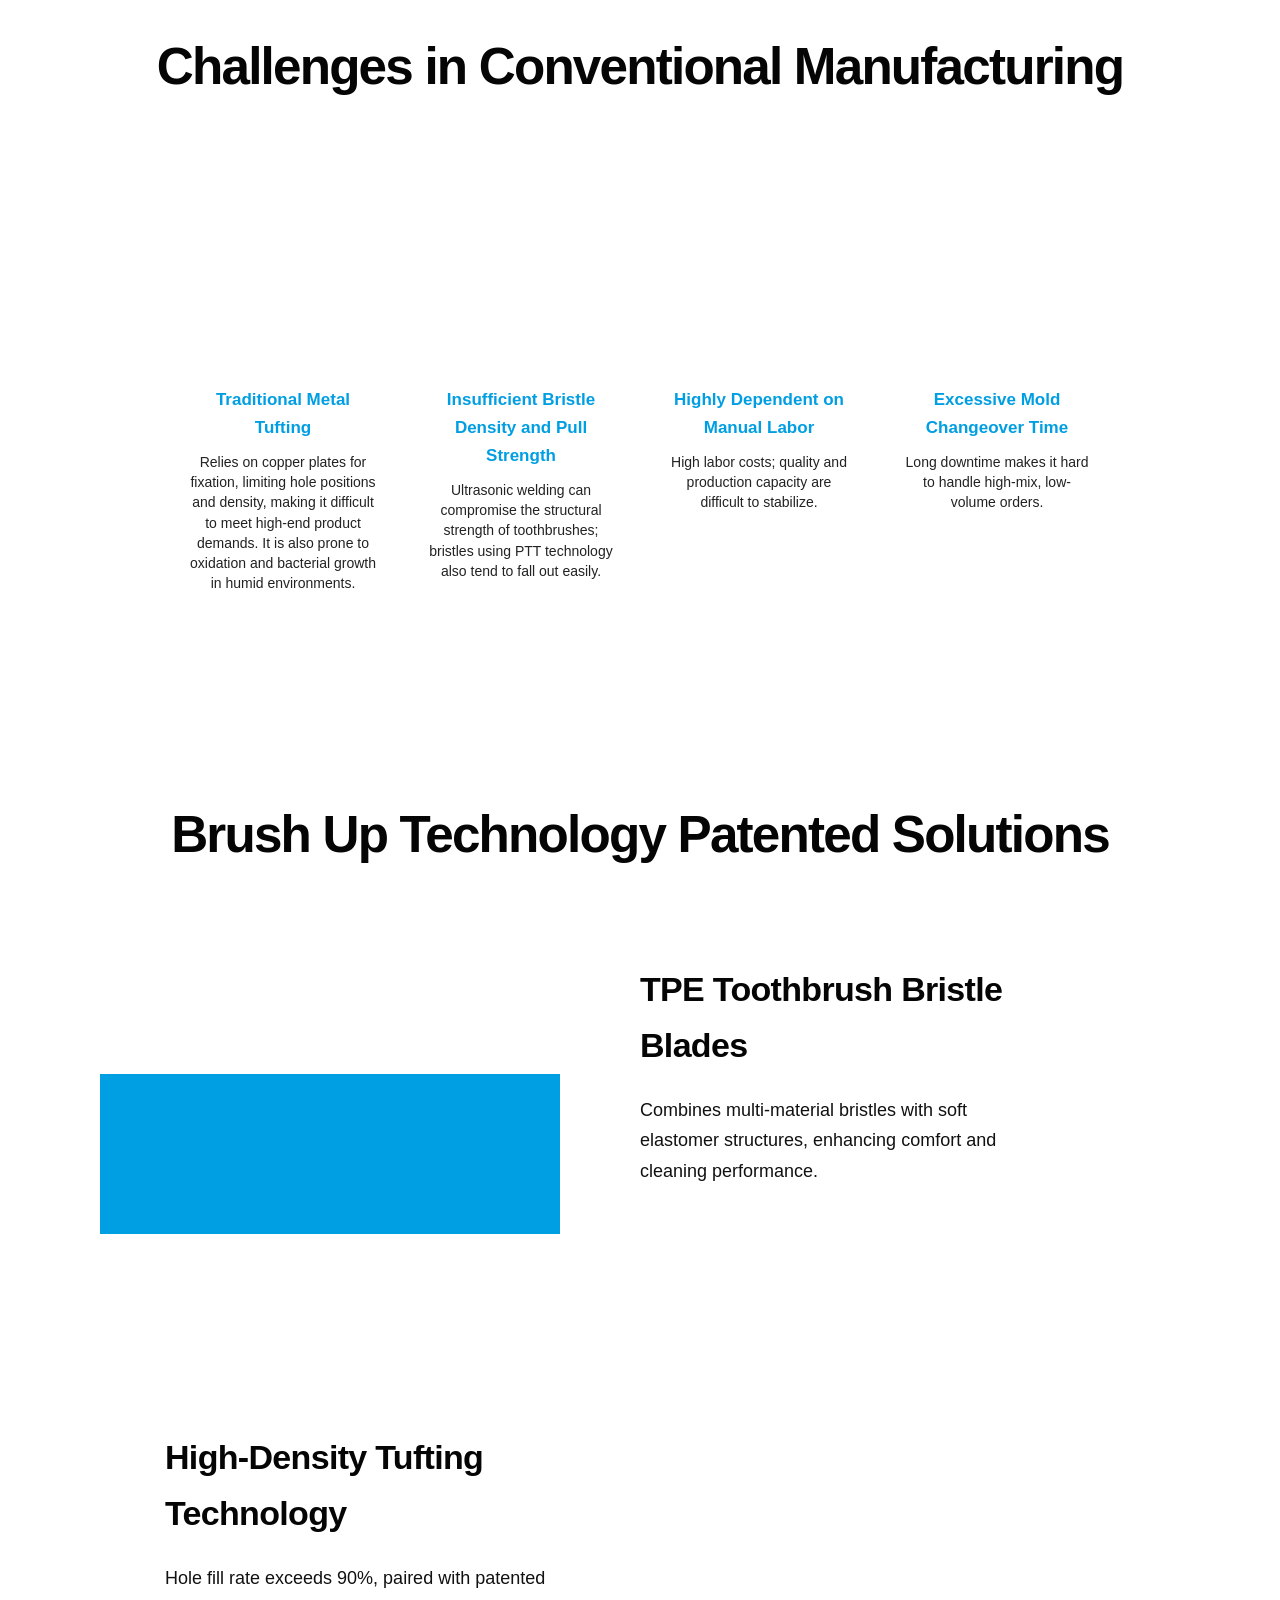
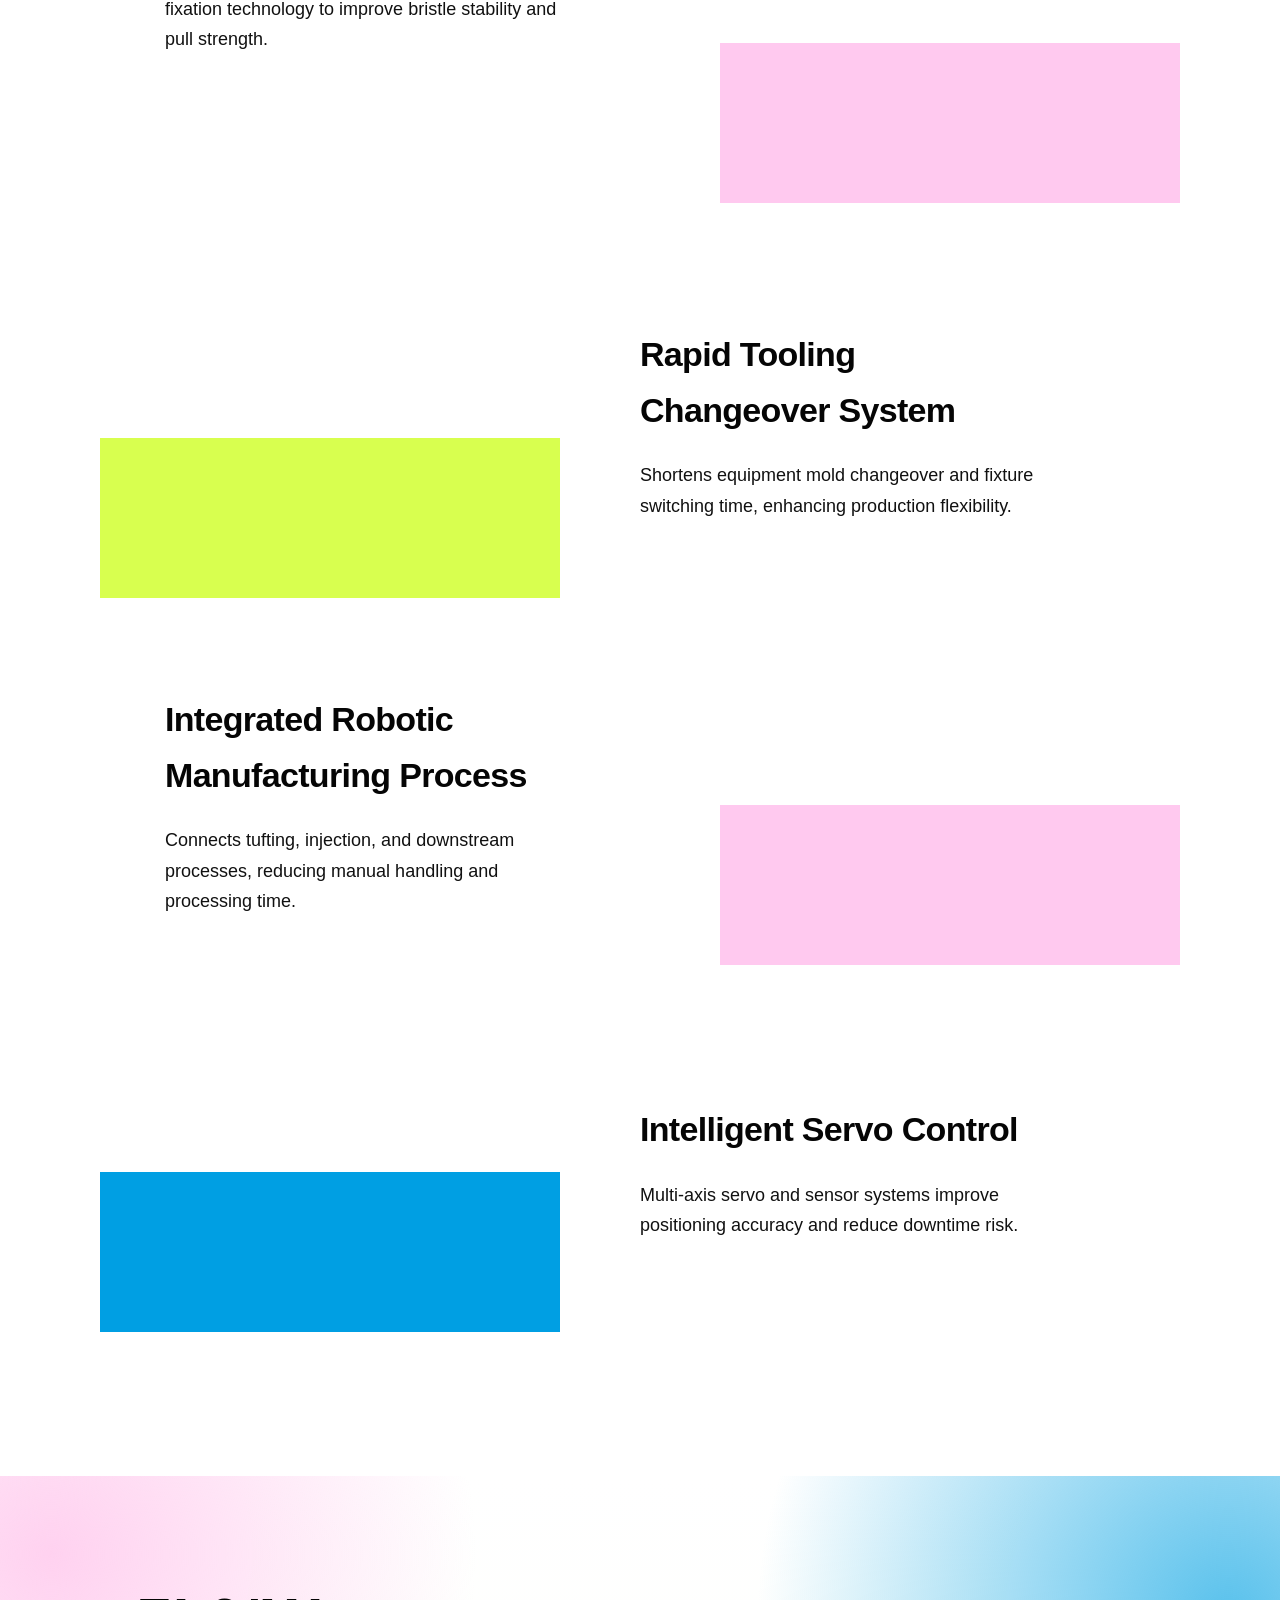
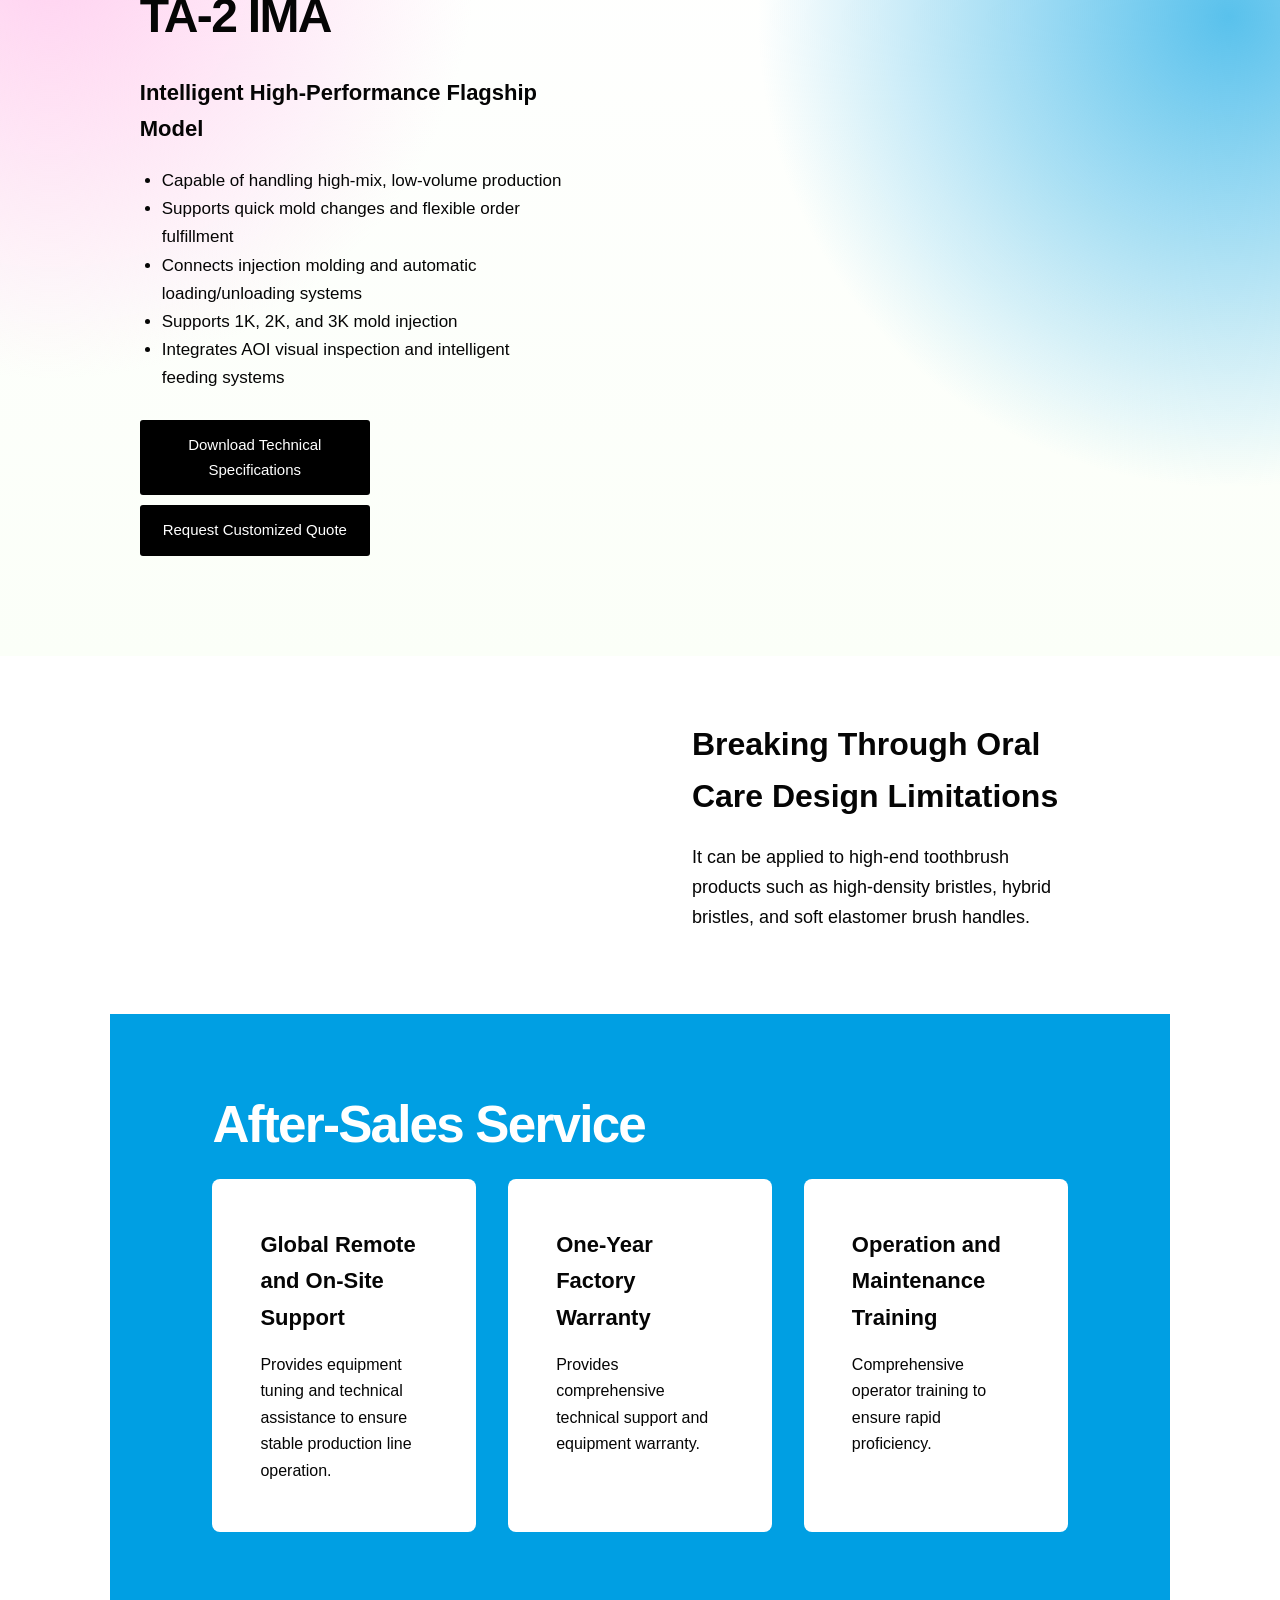
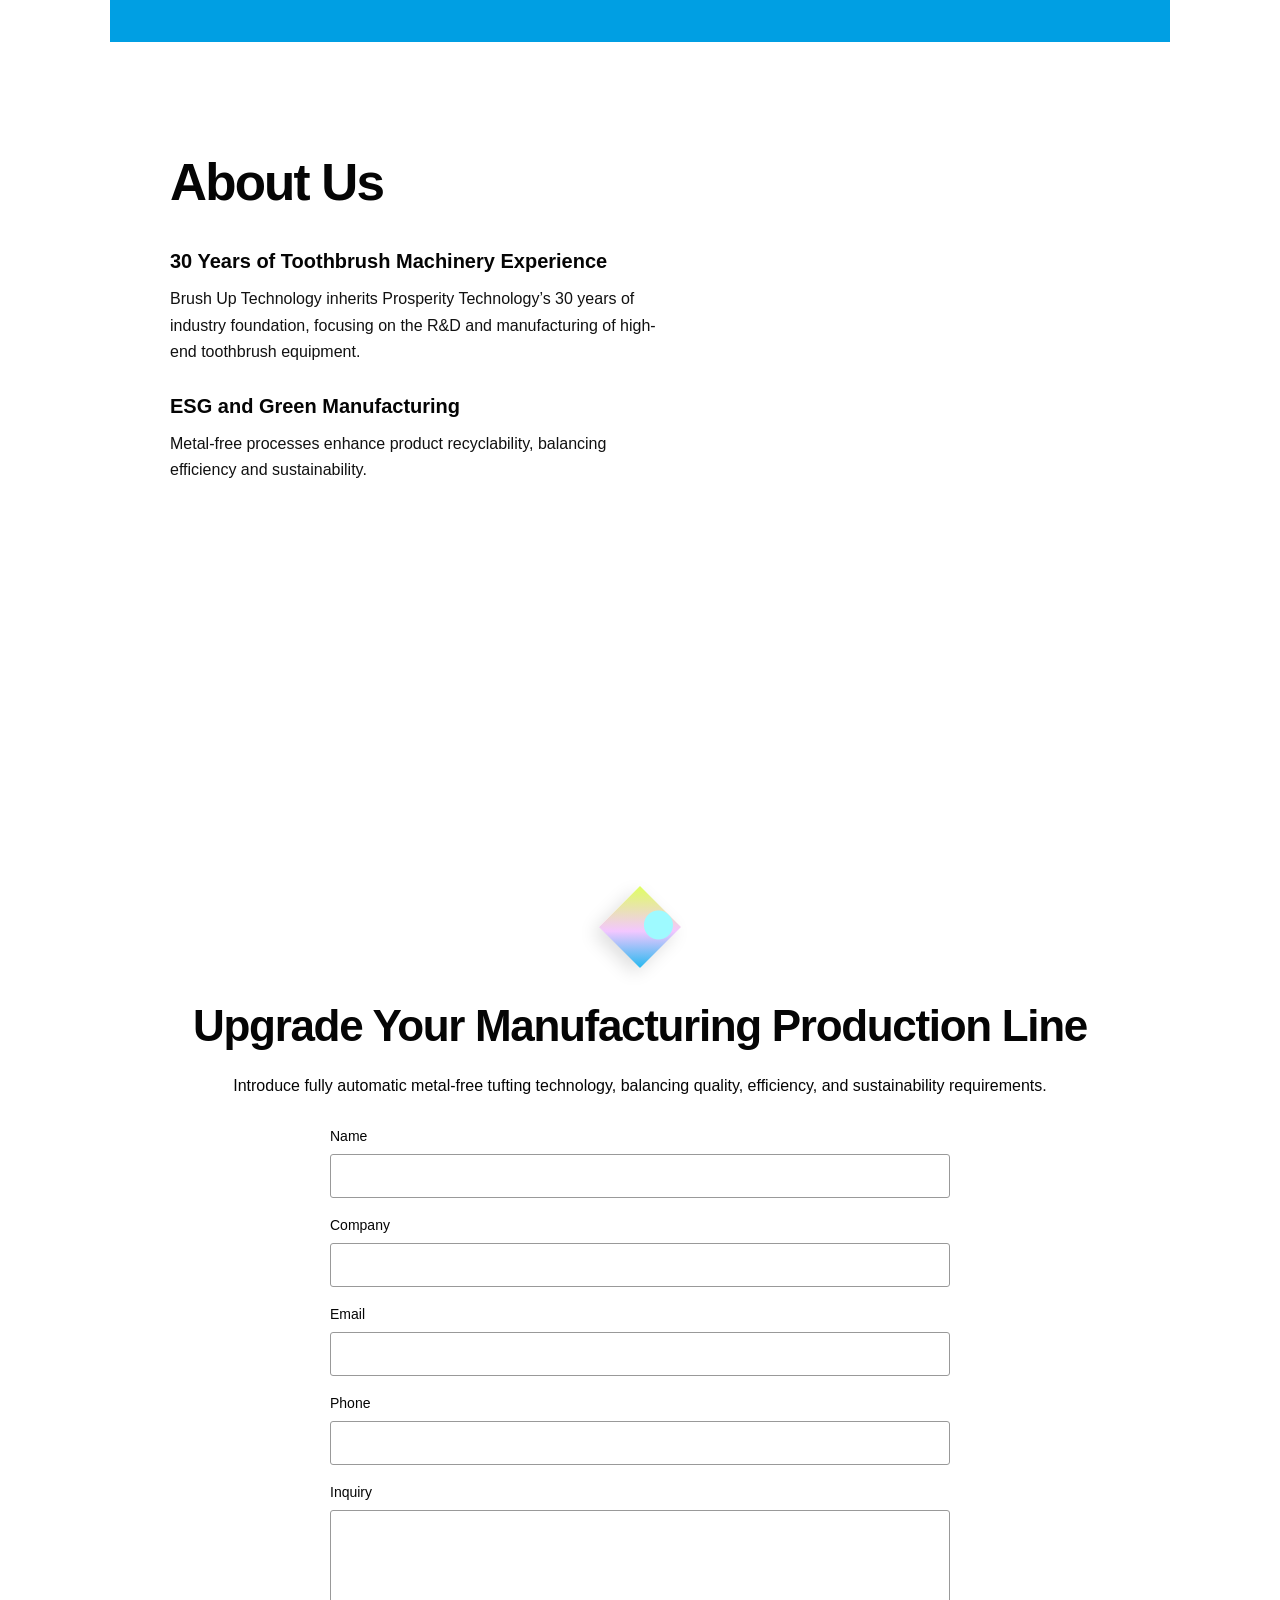
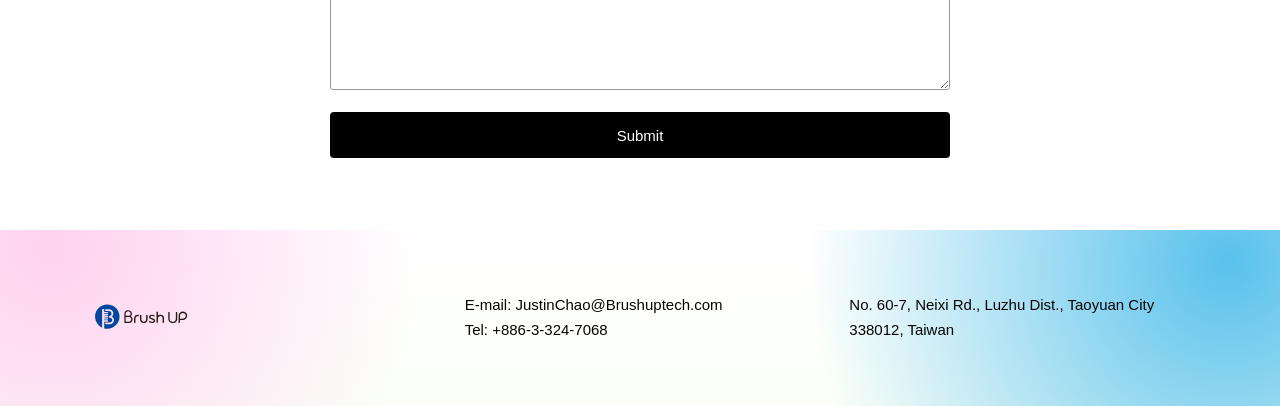
==== commit d4f14e1c: "Update en.html  class="fade-up"" ====
--- a/en.html
+++ b/en.html
@@ -31,20 +31,20 @@
         <h1>New Generation Metal-Free Tufting Technology</h1>
         <p>Providing a one-stop solution from core tufting processes and automated integration to AOI visual inspection.</p>
       </div>
-      <img class="hero-machine" src="assets/hero-machine.png" alt="BrushUP metal-free tufting equipment">
+      <img class="hero-machine" src="assets/hero-machine.png" alt="BrushUP metal-free tufting equipment" class="fade-up">
       <div class="hero-cards">
         <article>
-          <img src="assets/icon-automation.avif" alt="Fully Automatic Integration">
+          <img src="assets/icon-automation.avif" alt="Fully Automatic Integration" class="fade-up">
           <h3>Fully Automatic Integration</h3>
           <p>Connecting injection, tufting, and packaging processes, combined with a six-axis robotic arm, to achieve highly efficient automated production.</p>
         </article>
         <article>
-          <img src="assets/icon-aoi.avif" alt="AOI Intelligent Visual Inspection">
+          <img src="assets/icon-aoi.avif" alt="AOI Intelligent Visual Inspection" class="fade-up">
           <h3>AOI Intelligent Visual Inspection</h3>
           <p>Real-time anomaly identification and automatic rejection, reducing material waste, improving product yield, and ensuring quality stability.</p>
         </article>
         <article>
-          <img src="assets/icon-manpower.avif" alt="Streamlined Manual Labor, Enhanced Efficiency">
+          <img src="assets/icon-manpower.avif" alt="Streamlined Manual Labor, Enhanced Efficiency" class="fade-up">
           <h3>Streamlined Manual Labor<br>Enhanced Efficiency</h3>
           <p>A highly integrated software and hardware system; two operators can manage up to three machines.</p>
         </article>
@@ -54,10 +54,10 @@
     <section class="section challenges" id="challenges">
       <h2>Challenges in Conventional Manufacturing</h2>
       <div class="challenge-grid">
-        <article><img src="assets/challenge-1.png" alt="Traditional Metal Tufting"><h3>Traditional Metal Tufting</h3><p>Relies on copper plates for fixation, limiting hole positions and density, making it difficult to meet high-end product demands. It is also prone to oxidation and bacterial growth in humid environments.</p></article>
-        <article><img src="assets/challenge-2.png" alt="Insufficient Bristle Density and Pull Strength"><h3>Insufficient Bristle Density and Pull Strength</h3><p>Ultrasonic welding can compromise the structural strength of toothbrushes; bristles using PTT technology also tend to fall out easily.</p></article>
-        <article><img src="assets/challenge-3.png" alt="Highly Dependent on Manual Labor"><h3>Highly Dependent on Manual Labor</h3><p>High labor costs; quality and production capacity are difficult to stabilize.</p></article>
-        <article><img src="assets/challenge-4.png" alt="Excessive Mold Changeover Time"><h3>Excessive Mold Changeover Time</h3><p>Long downtime makes it hard to handle high-mix, low-volume orders.</p></article>
+        <article><img src="assets/challenge-1.png" alt="Traditional Metal Tufting" class="fade-up"><h3>Traditional Metal Tufting</h3><p>Relies on copper plates for fixation, limiting hole positions and density, making it difficult to meet high-end product demands. It is also prone to oxidation and bacterial growth in humid environments.</p></article>
+        <article><img src="assets/challenge-2.png" alt="Insufficient Bristle Density and Pull Strength" class="fade-up"><h3>Insufficient Bristle Density and Pull Strength</h3><p>Ultrasonic welding can compromise the structural strength of toothbrushes; bristles using PTT technology also tend to fall out easily.</p></article>
+        <article><img src="assets/challenge-3.png" alt="Highly Dependent on Manual Labor" class="fade-up"><h3>Highly Dependent on Manual Labor</h3><p>High labor costs; quality and production capacity are difficult to stabilize.</p></article>
+        <article><img src="assets/challenge-4.png" alt="Excessive Mold Changeover Time" class="fade-up"><h3>Excessive Mold Changeover Time</h3><p>Long downtime makes it hard to handle high-mix, low-volume orders.</p></article>
       </div>
     </section>
 
@@ -65,23 +65,23 @@
       <h2>Brush Up Technology Patented Solutions</h2>
       <div class="solution-list">
         <article class="solution-item left blue-block">
-          <div class="image-wrap"><img src="assets/solution-1.png" alt="TPE Toothbrush Bristle Blades"></div>
+          <div class="image-wrap"><img src="assets/solution-1.png" alt="TPE Toothbrush Bristle Blades" class="fade-up"></div>
           <div class="copy"><h3>TPE Toothbrush Bristle Blades</h3><p>Combines multi-material bristles with soft elastomer structures, enhancing comfort and cleaning performance.</p></div>
         </article>
         <article class="solution-item right pink-block">
-          <div class="image-wrap"><img src="assets/solution-2.png" alt="High-Density Tufting Technology"></div>
+          <div class="image-wrap"><img src="assets/solution-2.png" alt="High-Density Tufting Technology" class="fade-up"></div>
           <div class="copy"><h3>High-Density Tufting Technology</h3><p>Hole fill rate exceeds 90%, paired with patented fixation technology to improve bristle stability and pull strength.</p></div>
         </article>
         <article class="solution-item left green-block">
-          <div class="image-wrap"><img src="assets/solution-3.png" alt="Rapid Tooling Changeover System"></div>
+          <div class="image-wrap"><img src="assets/solution-3.png" alt="Rapid Tooling Changeover System" class="fade-up"></div>
           <div class="copy"><h3>Rapid Tooling Changeover System</h3><p>Shortens equipment mold changeover and fixture switching time, enhancing production flexibility.</p></div>
         </article>
         <article class="solution-item right pink-block small-img">
-          <div class="image-wrap"><img src="assets/solution-4.png" alt="Integrated Robotic Manufacturing Process"></div>
+          <div class="image-wrap"><img src="assets/solution-4.png" alt="Integrated Robotic Manufacturing Process" class="fade-up"></div>
           <div class="copy"><h3>Integrated Robotic Manufacturing Process</h3><p>Connects tufting, injection, and downstream processes, reducing manual handling and processing time.</p></div>
         </article>
         <article class="solution-item left blue-block">
-          <div class="image-wrap"><img src="assets/solution-5.png" alt="Intelligent Servo Control"></div>
+          <div class="image-wrap"><img src="assets/solution-5.png" alt="Intelligent Servo Control" class="fade-up"></div>
           <div class="copy"><h3>Intelligent Servo Control</h3><p>Multi-axis servo and sensor systems improve positioning accuracy and reduce downtime risk.</p></div>
         </article>
       </div>
@@ -100,12 +100,12 @@
         </ul>
         <div class="buttons"><a href="#" class="btn">Download Technical Specifications</a><a href="#contact" class="btn">Request Customized Quote</a></div>
       </div>
-      <img src="assets/product-machine.png" alt="TA-2 IMA Intelligent High-Performance Flagship Model">
+      <img src="assets/product-machine.png" alt="TA-2 IMA Intelligent High-Performance Flagship Model" class="fade-up">
     </section>
 
     <section class="section application">
       <div class="application-grid">
-        <img src="assets/solution-4.png" alt="Breaking Through Oral Care Design Limitations">
+        <img src="assets/solution-4.png" alt="Breaking Through Oral Care Design Limitations" class="fade-up">
         <div><h3>Breaking Through Oral Care Design Limitations</h3><p>It can be applied to high-end toothbrush products such as high-density bristles, hybrid bristles, and soft elastomer brush handles.</p></div>
       </div>
     </section>
@@ -127,7 +127,7 @@
         <h3>ESG and Green Manufacturing</h3>
         <p>Metal-free processes enhance product recyclability, balancing efficiency and sustainability.</p>
         </div>
-      <img src="assets/factory-team.png" alt="BrushUP factory team">
+      <img src="assets/factory-team.png" alt="BrushUP factory team" class="fade-up">
     </section>
 
     <section class="contact" id="contact">
--- a/style.css
+++ b/style.css
@@ -73,6 +73,7 @@
   padding:105px 20px 84px;
   overflow:hidden;
 }
+
 .hero-text h1{
   font-size:clamp(58px,5.8vw,92px);
   line-height:1.08;
@@ -263,7 +264,9 @@
   padding:13px 18px;
 }
 
-.application{padding-top:90px}
+.application{
+  padding:60px 20px 80px;
+}
 .application-grid{
   width:min(860px,100%);
   margin:0 auto;
@@ -646,3 +649,50 @@
   .footer img{margin:auto}
 }
 
+/* 初始狀態：還沒進場 */
+.fade-up {
+  opacity: 0;
+  transform: translateY(40px);
+  transition: opacity 0.8s ease, transform 0.8s ease;
+}
+
+/* 出現在畫面後 */
+.fade-up.show {
+  opacity: 1;
+  transform: translateY(0);
+}
+
+.fade-left {
+  opacity: 0;
+  transform: translateX(-40px);
+  transition: opacity 0.8s ease, transform 0.8s ease;
+}
+
+.fade-left.show {
+  opacity: 1;
+  transform: translateX(0);
+}
+
+.fade-right {
+  opacity: 0;
+  transform: translateX(40px);
+  transition: opacity 0.8s ease, transform 0.8s ease;
+}
+
+.fade-right.show {
+  opacity: 1;
+  transform: translateX(0);
+}
+
+
+@keyframes gradientMove {
+  0% {
+    background-position: 0% 50%;
+  }
+  50% {
+    background-position: 100% 50%;
+  }
+  100% {
+    background-position: 0% 50%;
+  }
+}
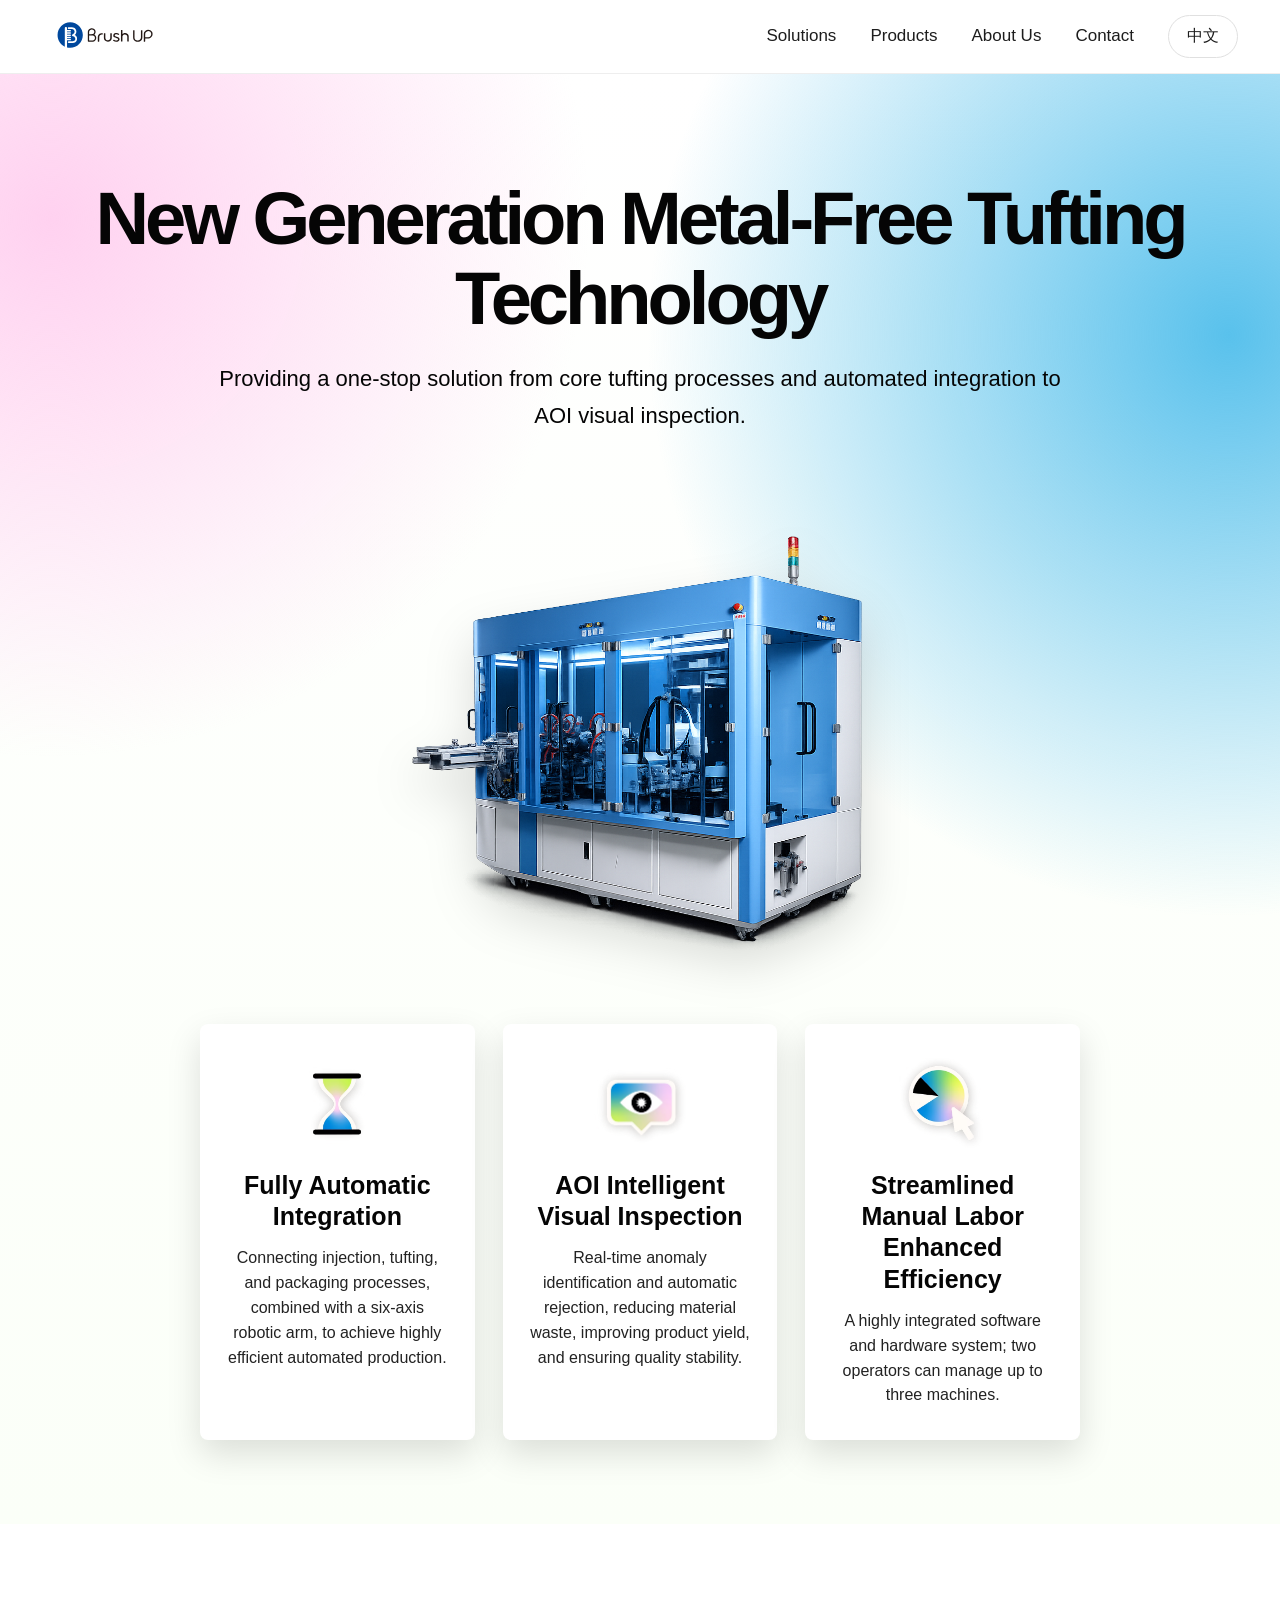
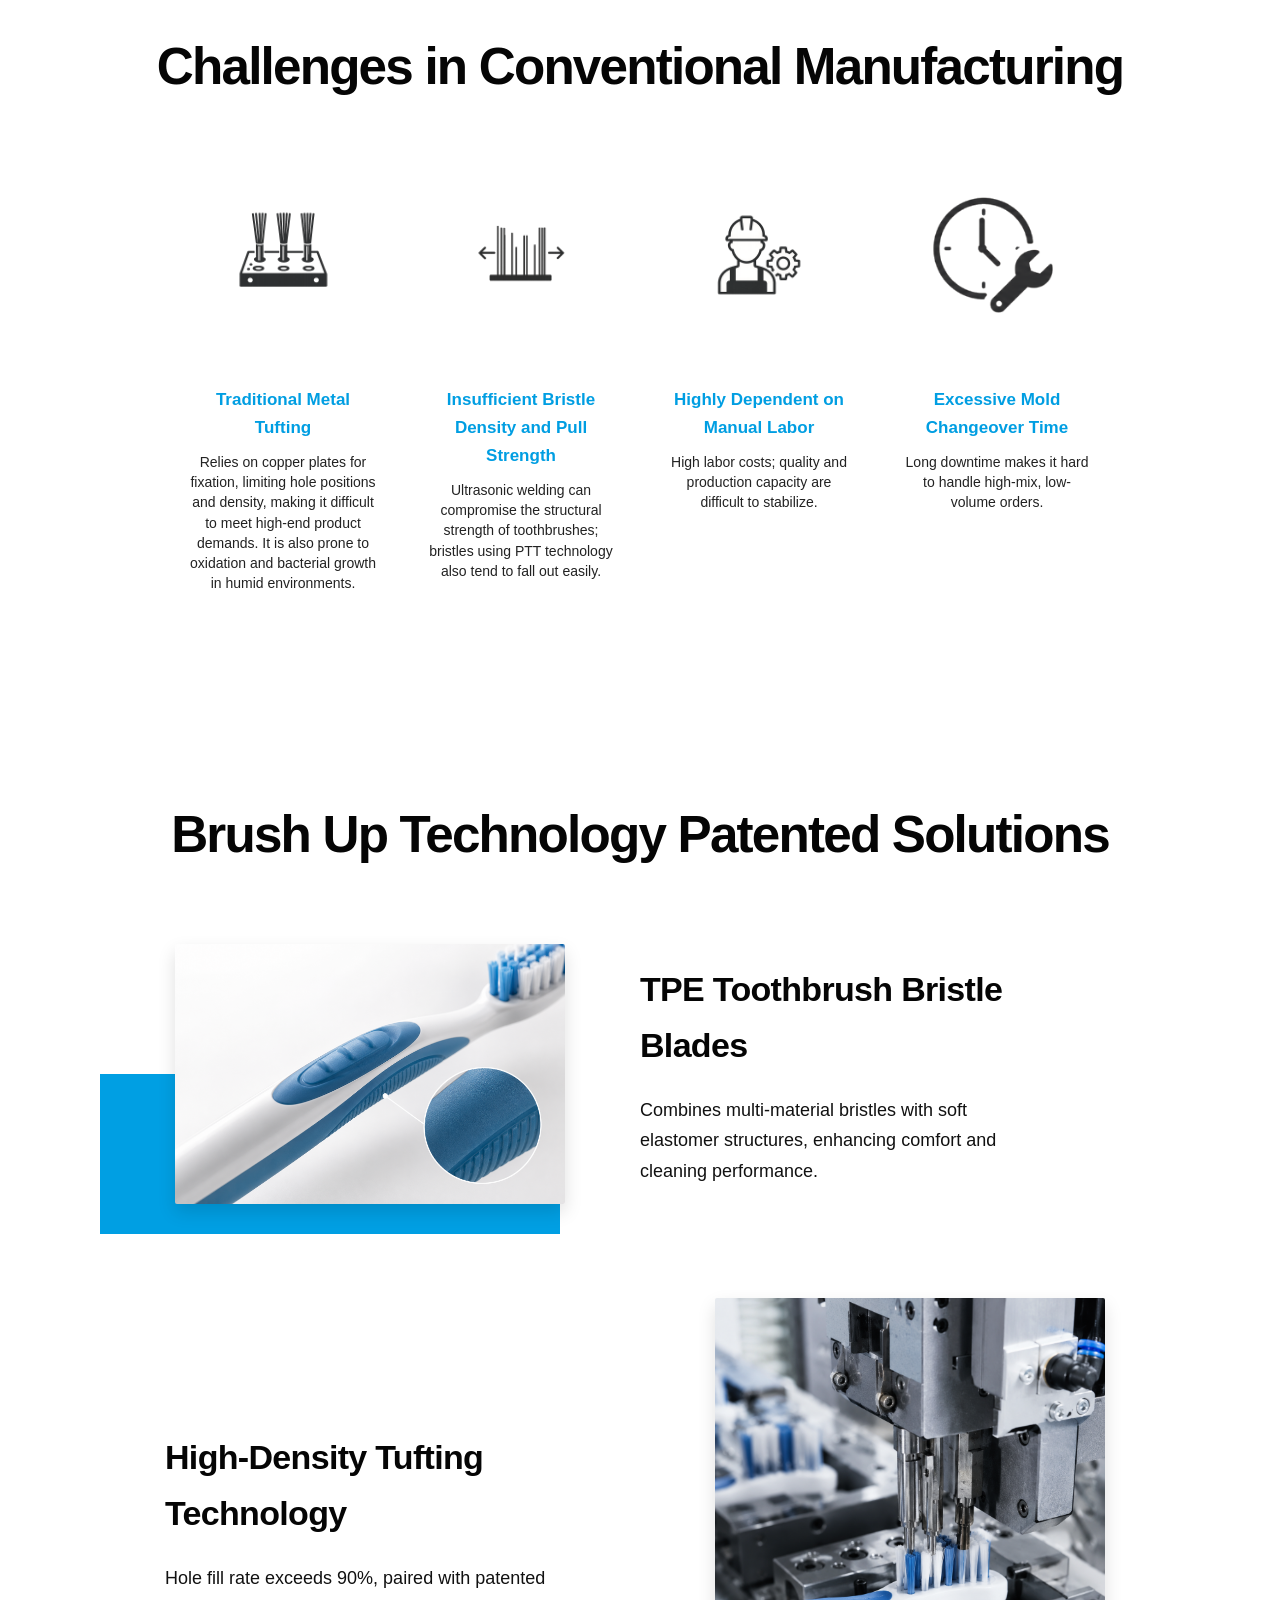
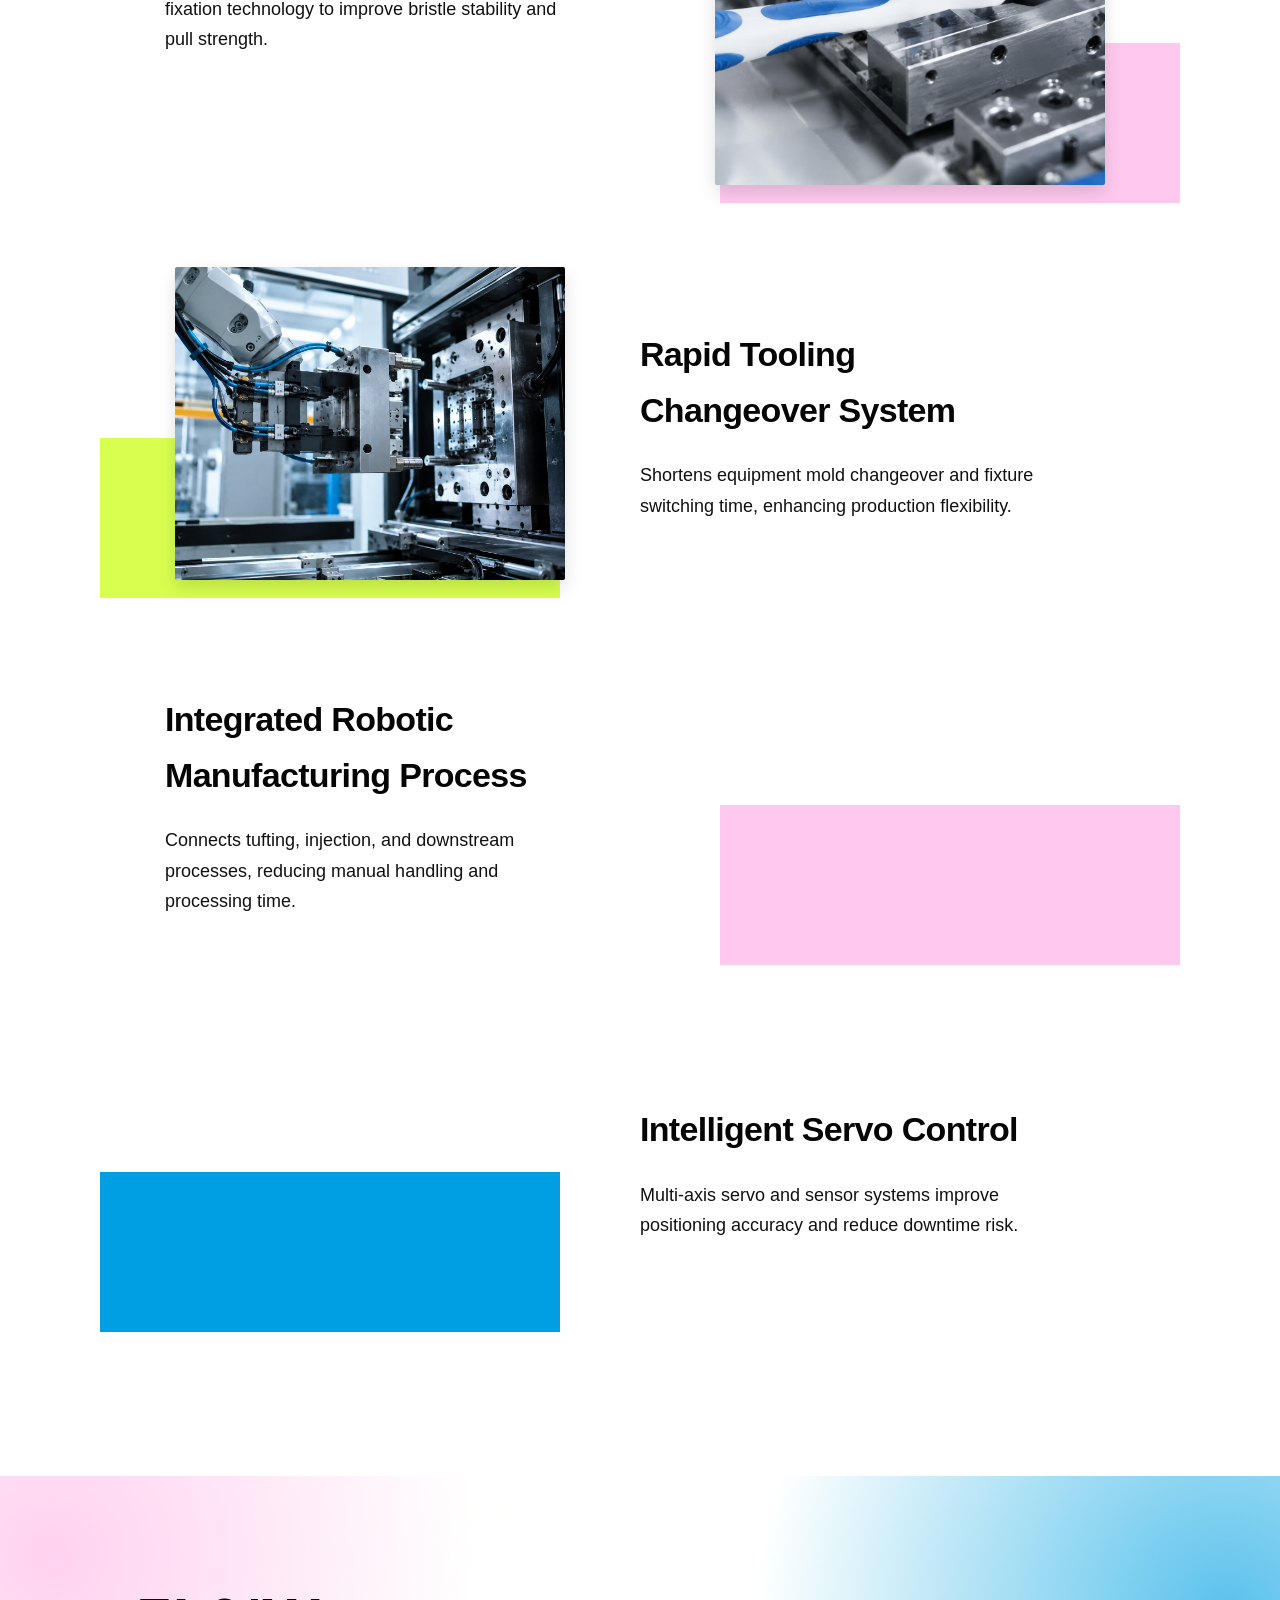
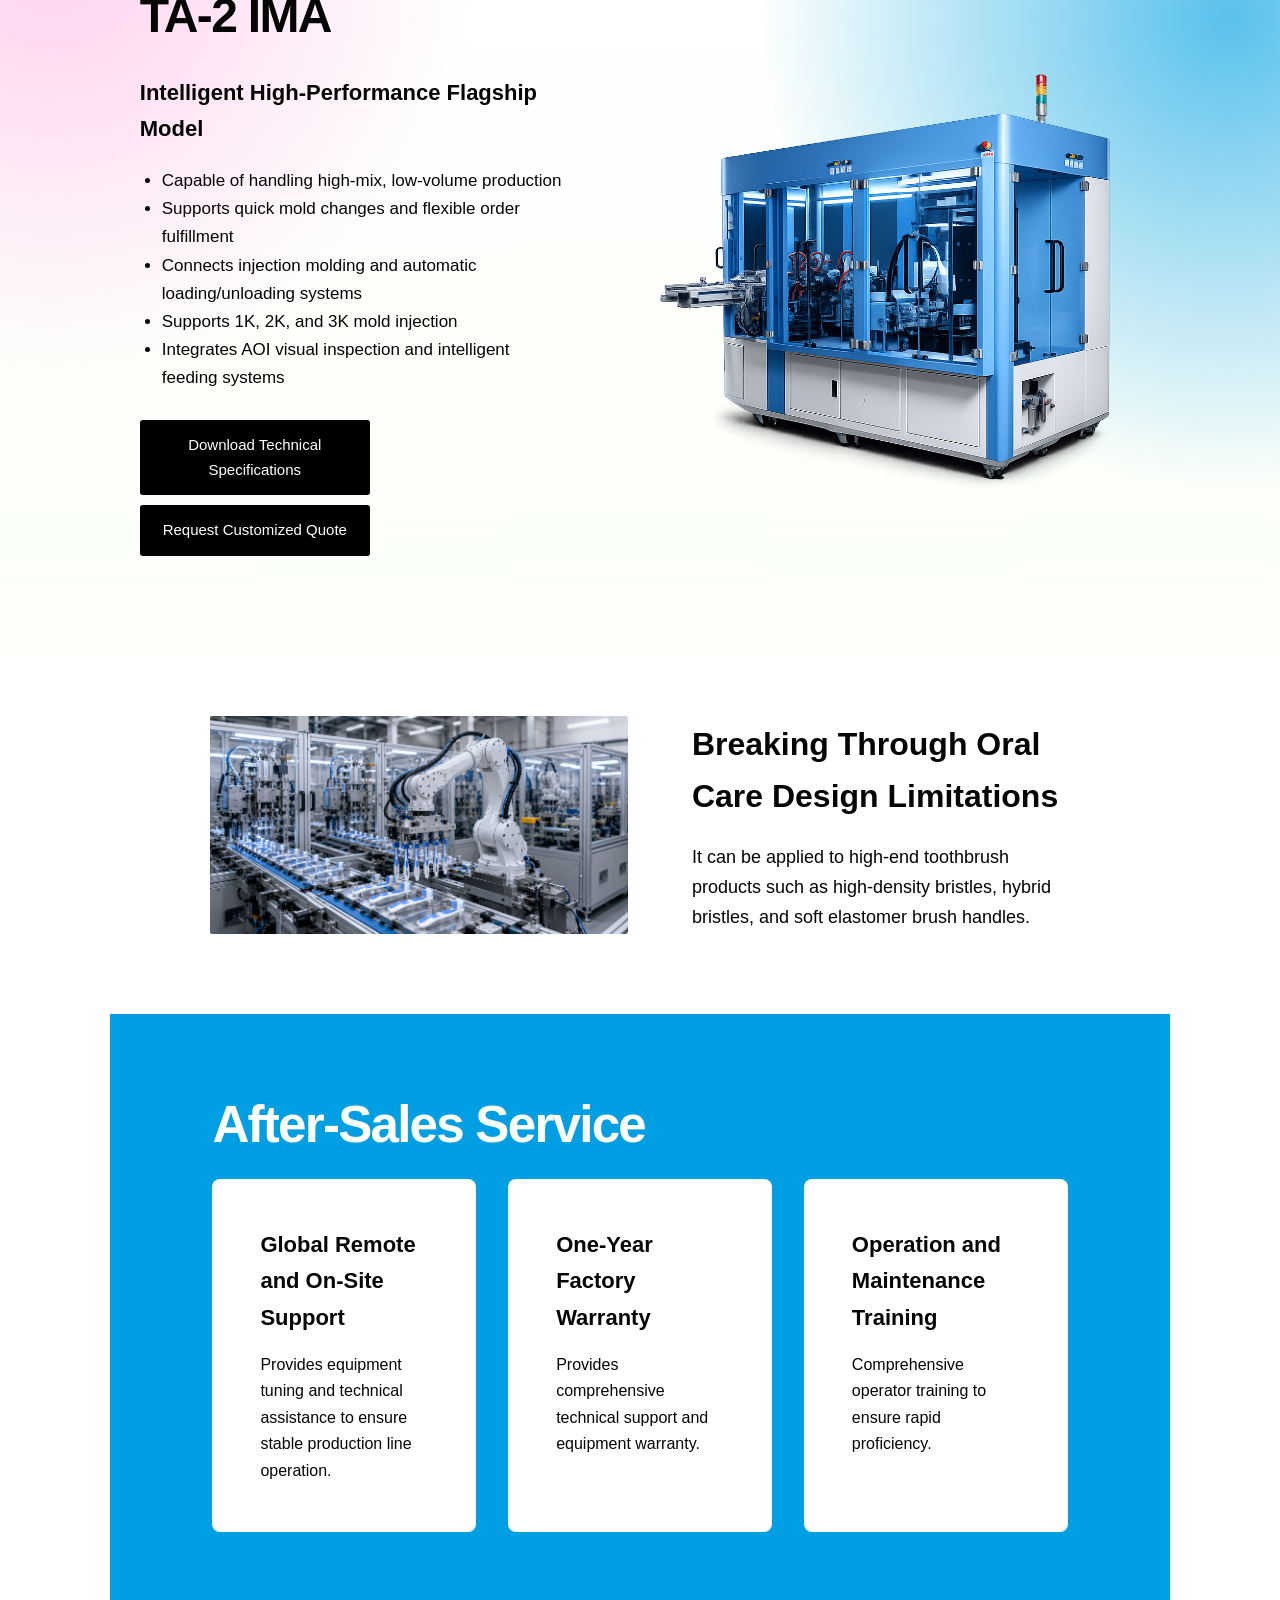
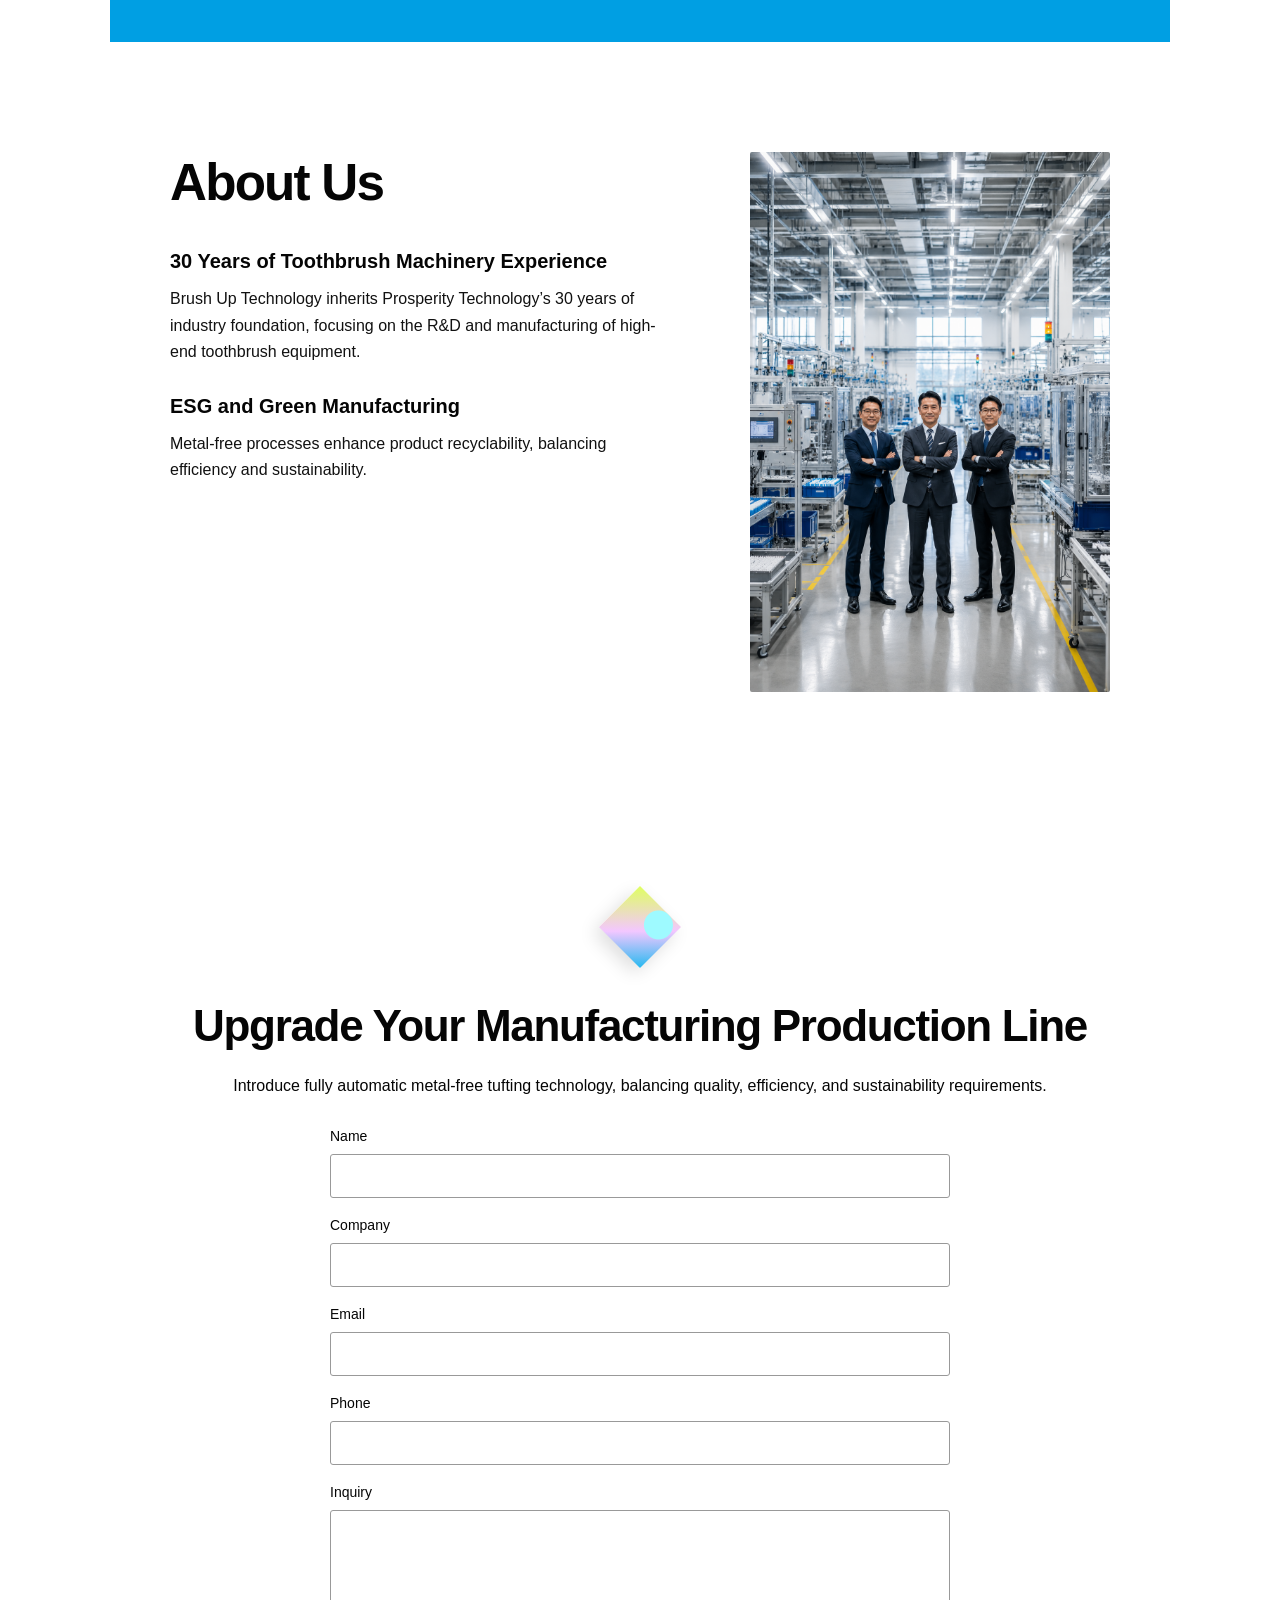
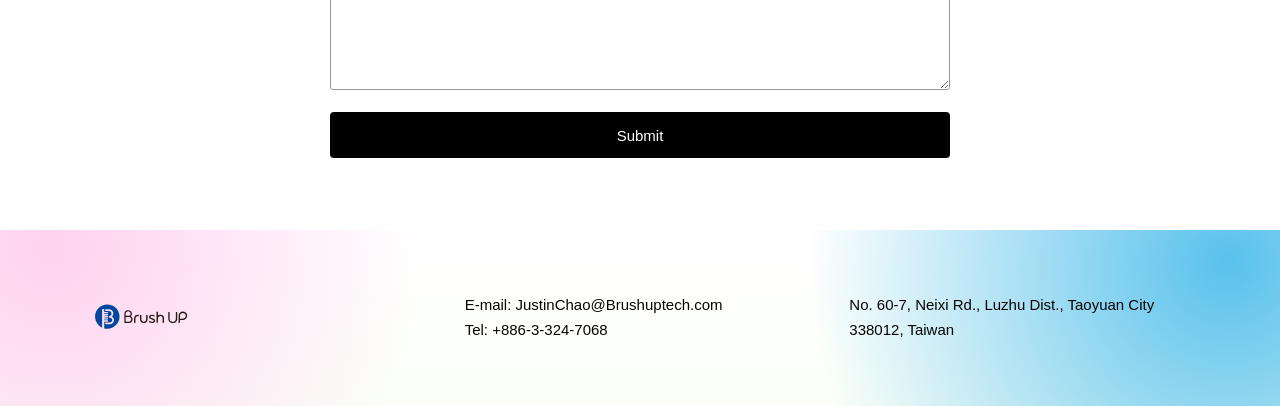
==== commit 90a91fe4: "Update en.html" ====
--- a/en.html
+++ b/en.html
@@ -31,7 +31,7 @@
         <h1>New Generation Metal-Free Tufting Technology</h1>
         <p>Providing a one-stop solution from core tufting processes and automated integration to AOI visual inspection.</p>
       </div>
-      <img class="hero-machine" src="assets/hero-machine.png" alt="BrushUP metal-free tufting equipment" class="fade-up">
+      <img class="hero-machine" src="assets/hero-machine.png" alt="BrushUP metal-free tufting equipment">
       <div class="hero-cards">
         <article>
           <img src="assets/icon-automation.avif" alt="Fully Automatic Integration" class="fade-up">
@@ -178,5 +178,20 @@
     <p>E-mail: JustinChao@Brushuptech.com<br>Tel: +886-3-324-7068</p>
     <address>No. 60-7, Neixi Rd., Luzhu Dist., Taoyuan City 338012, Taiwan</address>
   </footer>
+  <script>
+  const animatedElements = document.querySelectorAll('.fade-up, .fade-left, .fade-right');
+
+  const observer = new IntersectionObserver((entries) => {
+    entries.forEach(entry => {
+      if (entry.isIntersecting) {
+        entry.target.classList.add('show');
+      }
+    });
+  }, {
+    threshold: 0.2
+  });
+
+  animatedElements.forEach(el => observer.observe(el));
+</script>
 </body>
 </html>
